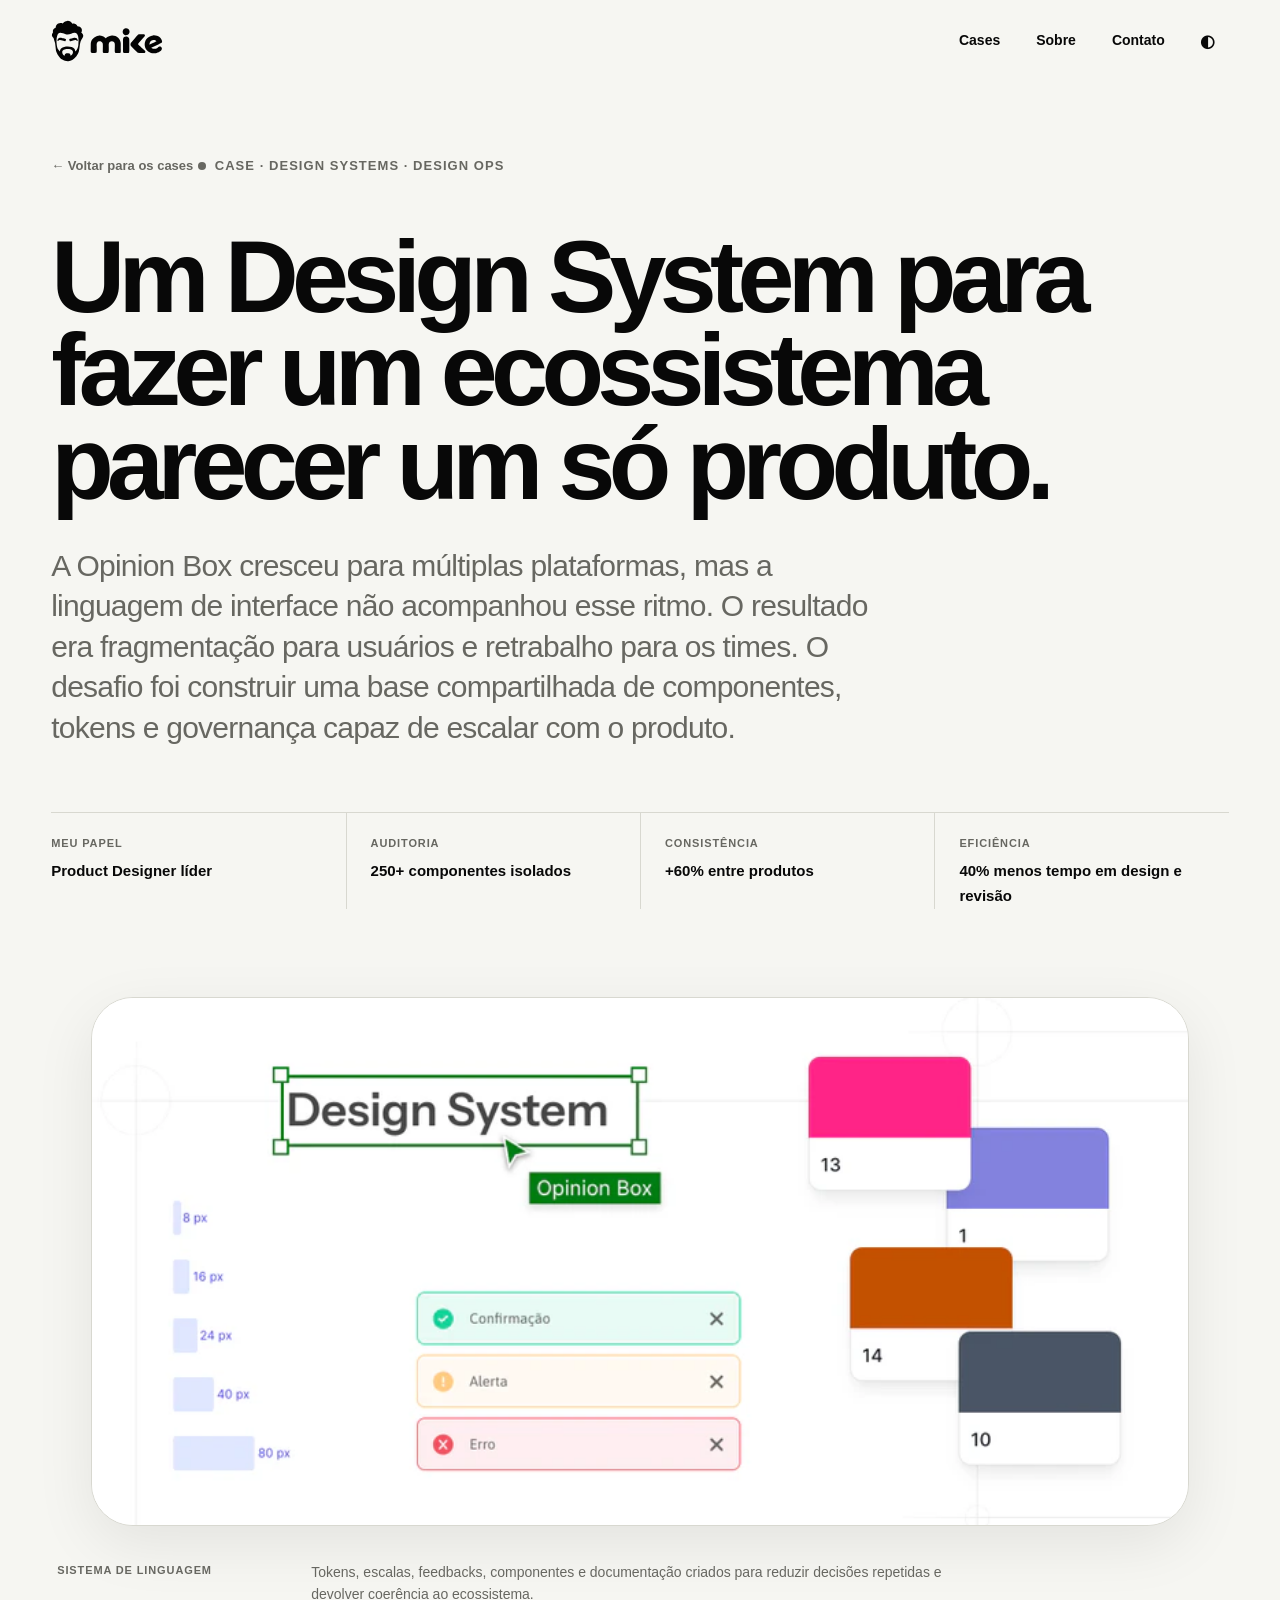
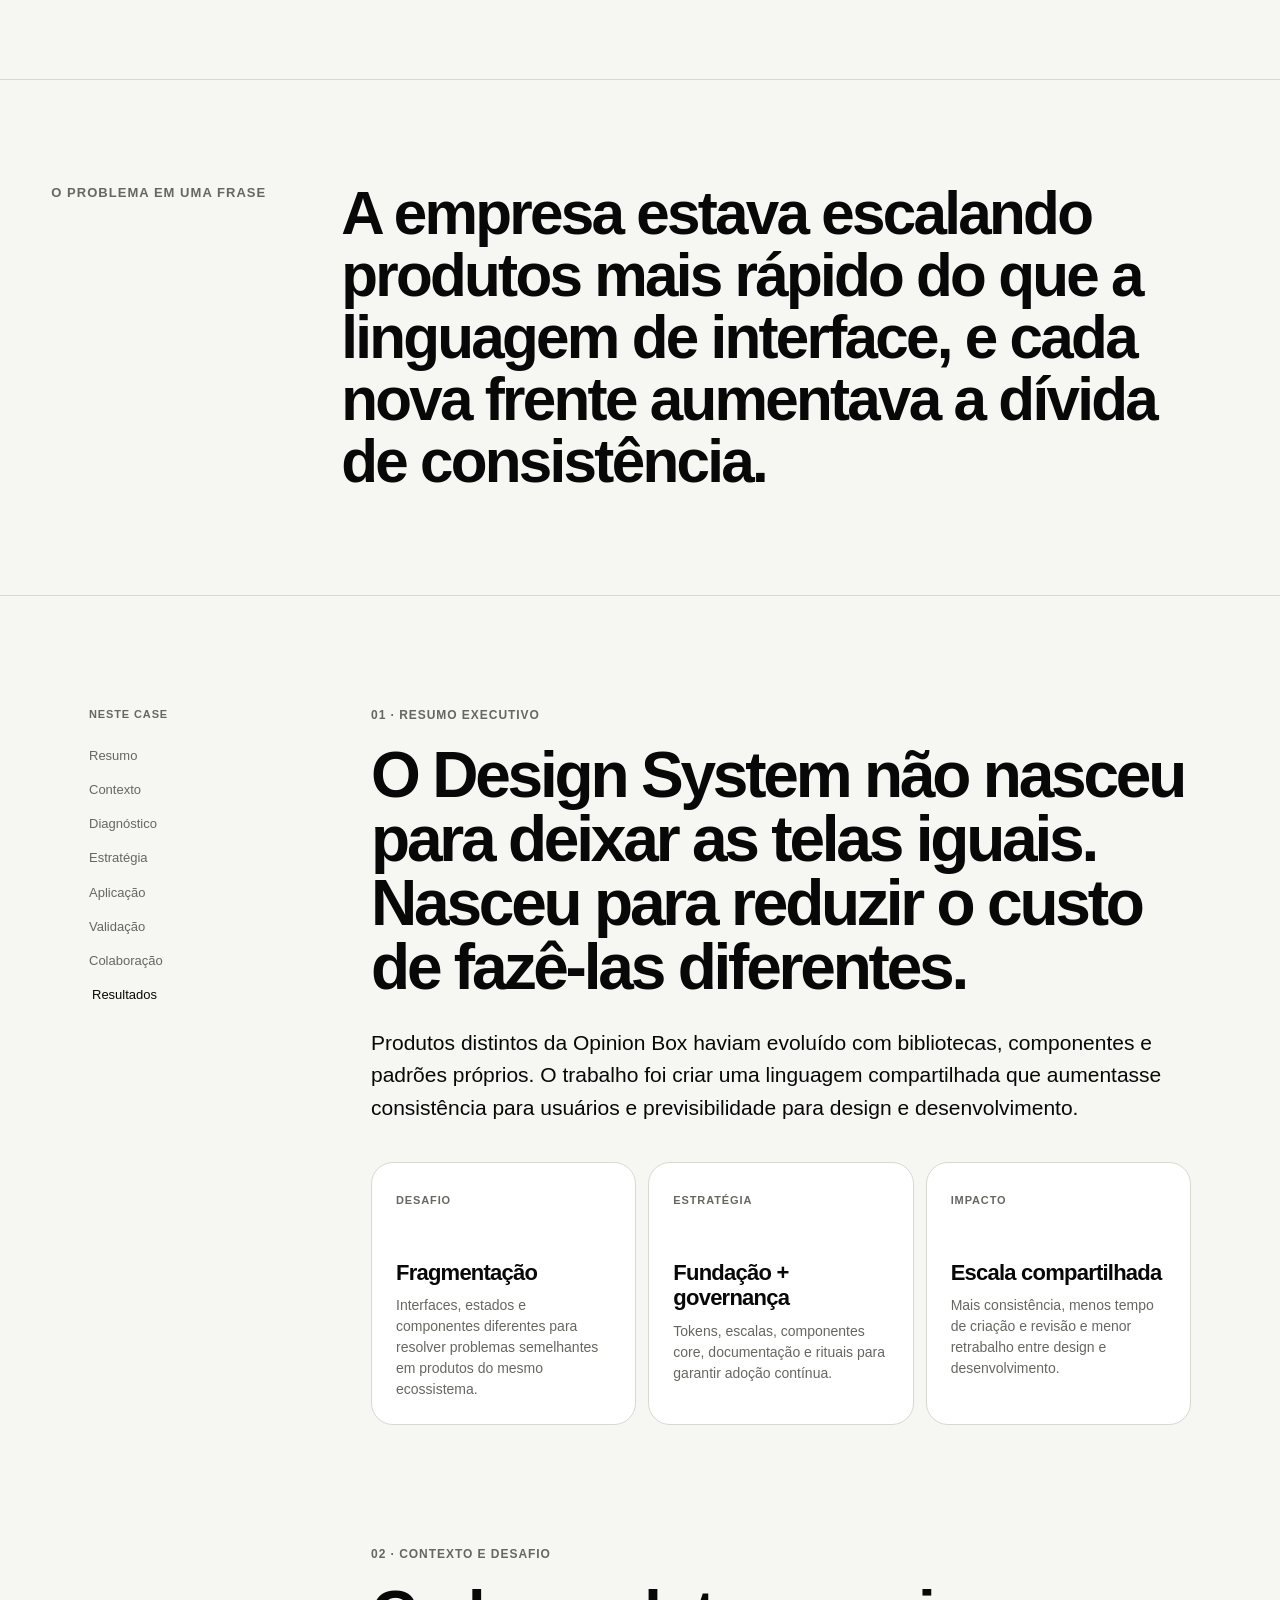
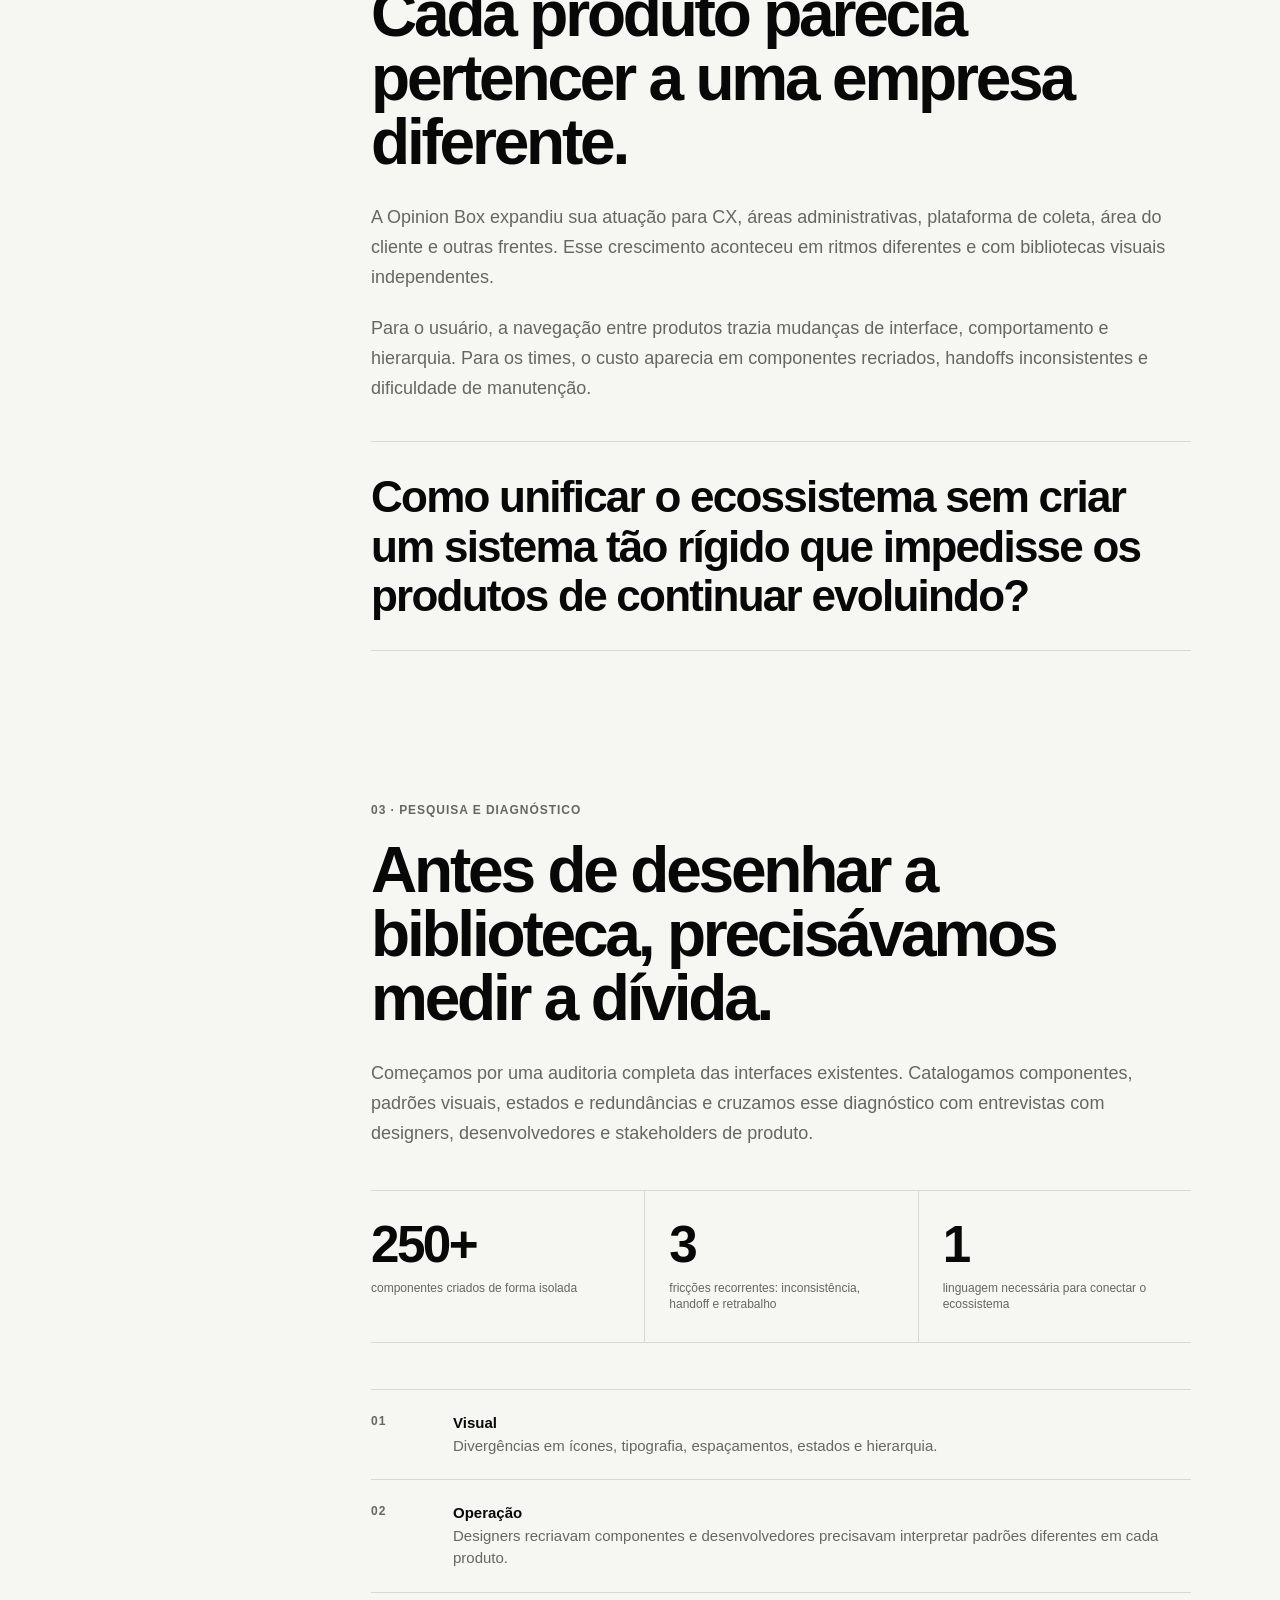
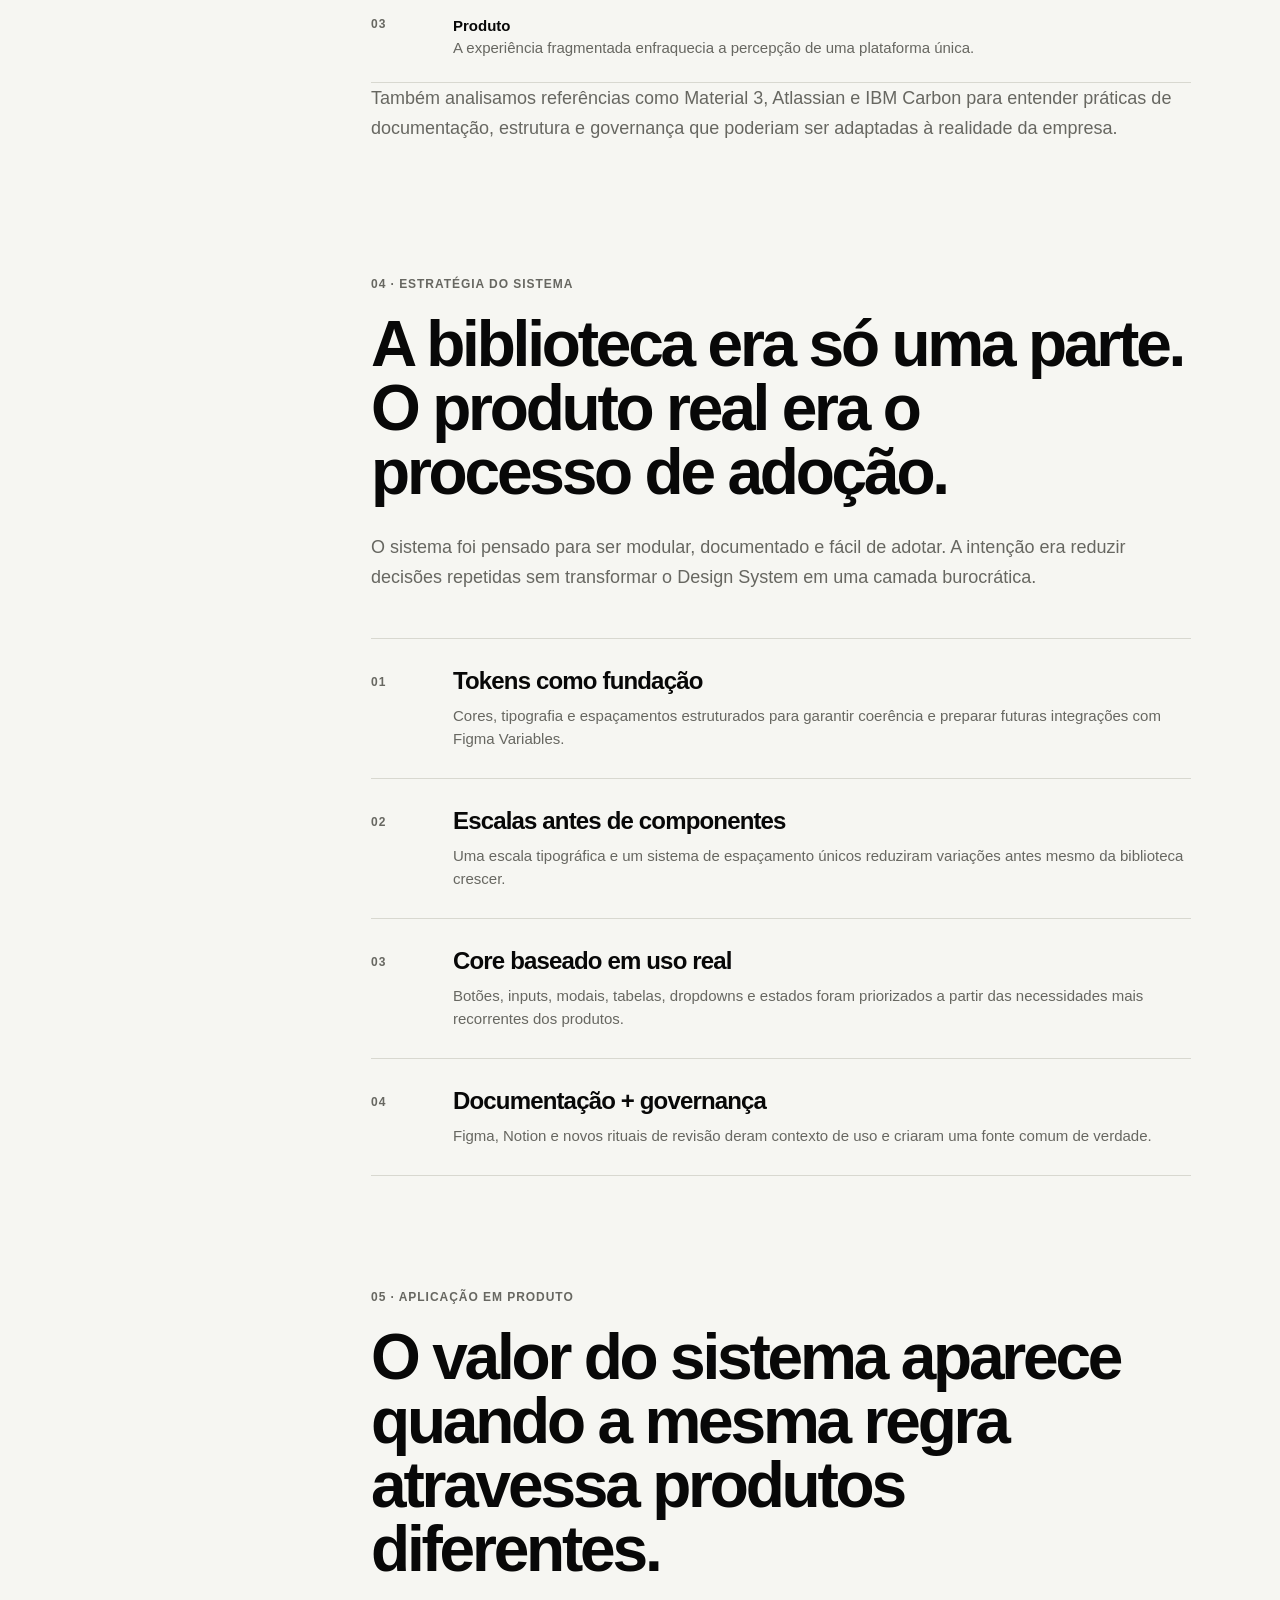
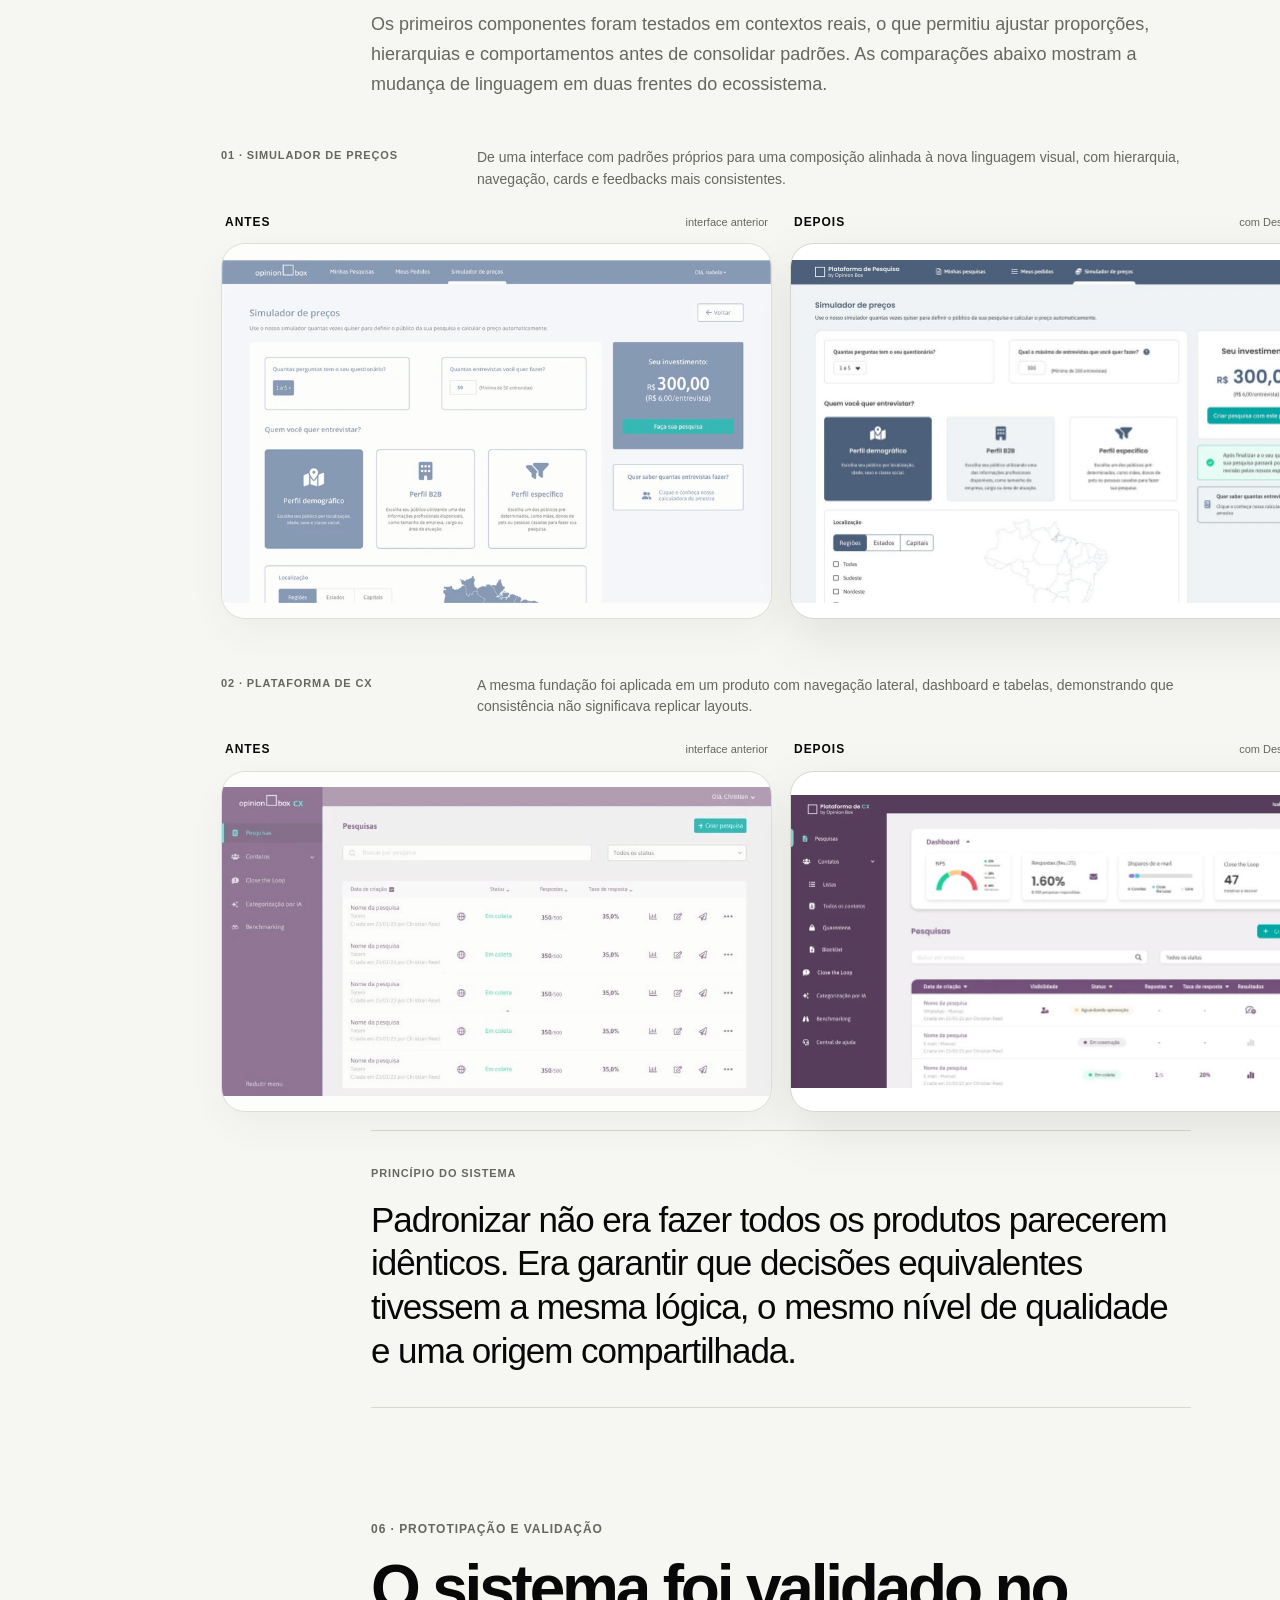
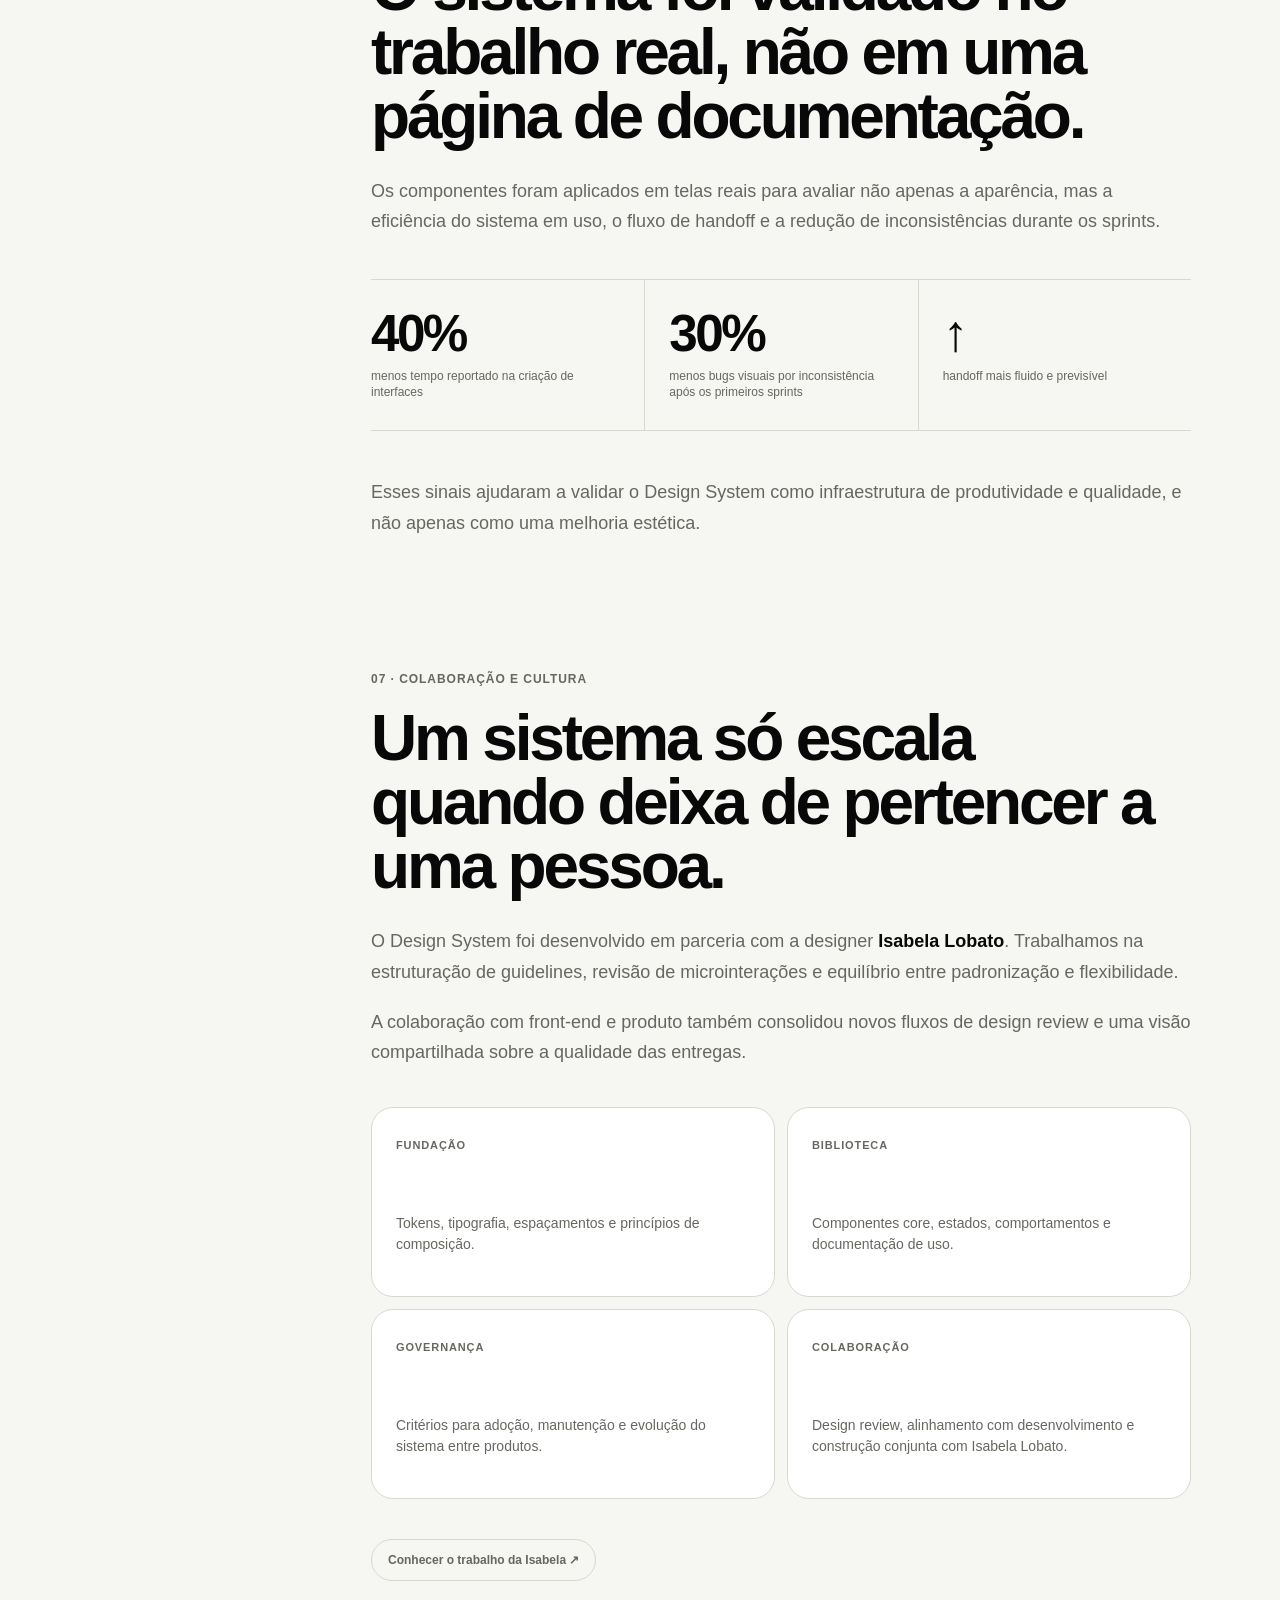
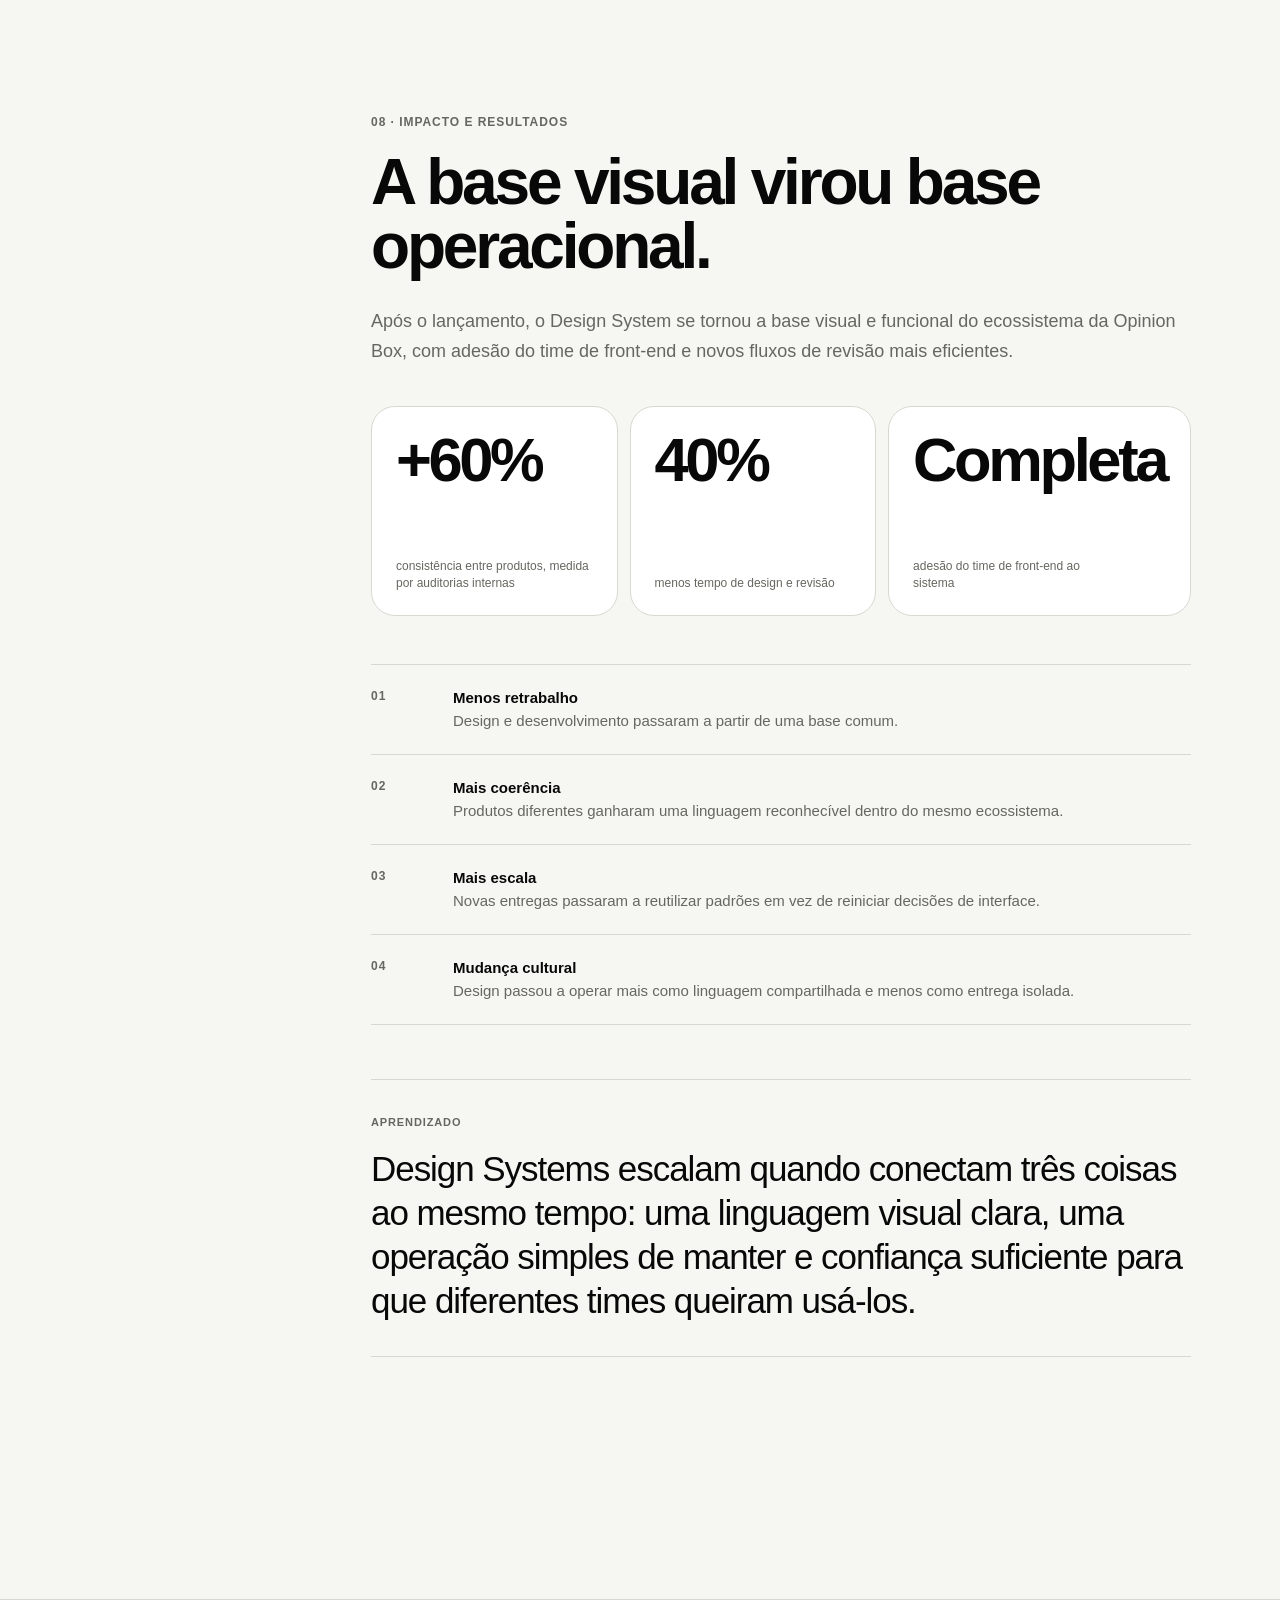
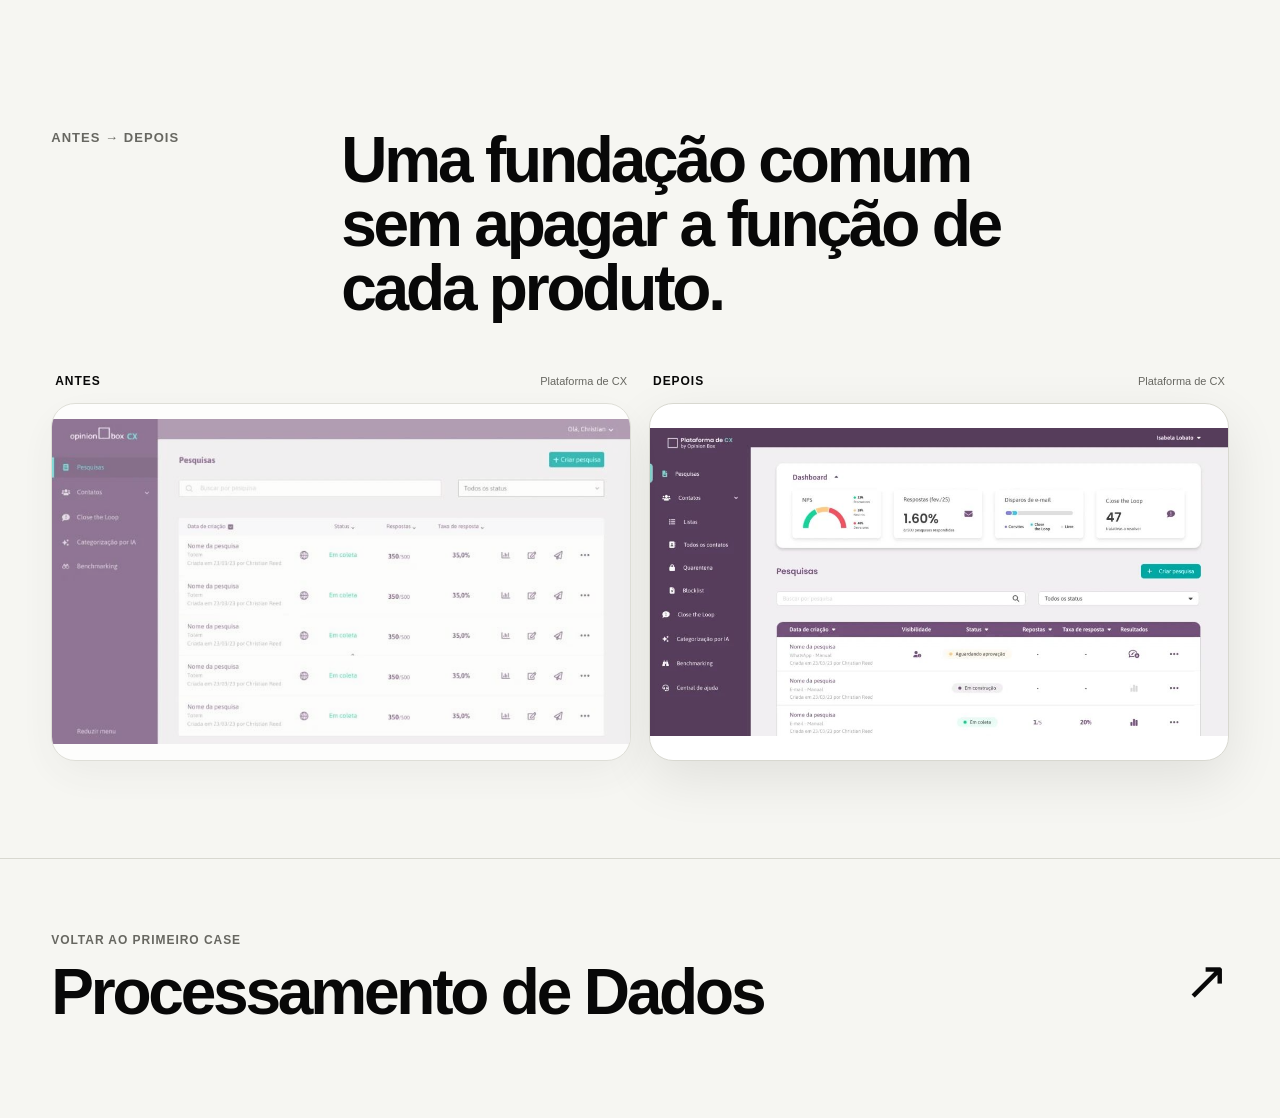
==== cases/design-system/index.html @ 2b997154 "Add files via upload" ====
<!doctype html>
<html lang="pt-BR" data-theme="light">
<head>
  <meta charset="utf-8" />
  <meta name="viewport" content="width=device-width, initial-scale=1" />
  <meta name="description" content="Case de Product Design: Design System da Opinion Box para unificar produtos, reduzir retrabalho e criar escala entre design e desenvolvimento." />
  <meta name="theme-color" content="#f6f6f2" />
  <title>Design System da Opinion Box | Mike Brito</title>
  <link rel="canonical" href="https://mikebrito.com.br/cases/design-system" />
  <meta property="og:type" content="article" />
  <meta property="og:locale" content="pt_BR" />
  <meta property="og:site_name" content="Mike Brito | Product Designer" />
  <meta property="og:title" content="Design System da Opinion Box | Mike Brito" />
  <meta property="og:description" content="Como transformamos interfaces fragmentadas em uma linguagem compartilhada entre produtos, design e desenvolvimento." />
  <meta property="og:url" content="https://mikebrito.com.br/cases/design-system" />
  <meta property="og:image" content="https://mikebrito.com.br/assets/cases/design-system/01-capa-design-system.png" />
  <meta name="twitter:card" content="summary_large_image" />
  <meta name="twitter:title" content="Design System da Opinion Box | Mike Brito" />
  <meta name="twitter:description" content="Case de Product Design: unificação e escala do ecossistema da Opinion Box." />
  <meta name="twitter:image" content="https://mikebrito.com.br/assets/cases/design-system/01-capa-design-system.png" />
  <link rel="icon" href="../../assets/favicon.svg" type="image/svg+xml" />
  <link rel="manifest" href="../../site.webmanifest" />
  <link rel="stylesheet" href="../../styles.css" />
</head>
<body>
<a class="skip-link" href="#conteudo">Pular para o conteúdo</a>

<header class="site-header">
  <div class="shell nav">
    <a class="brand" href="../../index.html" aria-label="Mike Brito, início"><img src="../../assets/logo.svg" alt="Mike" /></a>
    <nav class="nav-links" aria-label="Navegação principal">
      <a href="../../index.html#cases">Cases</a>
      <a href="../../index.html#sobre">Sobre</a>
      <a href="../../index.html#contato">Contato</a>
      <button class="theme-toggle" type="button" aria-label="Alternar tema"><span>◐</span></button>
    </nav>
  </div>
</header>

<main id="conteudo" class="case-main case-study">
  <section class="case-hero case-hero-editorial">
    <div class="shell">
      <a class="back-link" href="../../index.html#cases">← Voltar para os cases</a>
      <div class="eyebrow">Case · Design Systems · Design Ops</div>
      <h1>Um Design System para fazer um ecossistema parecer um só produto.</h1>
      <p class="case-deck">A Opinion Box cresceu para múltiplas plataformas, mas a linguagem de interface não acompanhou esse ritmo. O resultado era fragmentação para usuários e retrabalho para os times. O desafio foi construir uma base compartilhada de componentes, tokens e governança capaz de escalar com o produto.</p>

      <div class="case-meta case-meta-editorial">
        <div class="meta-item"><span class="meta-label">Meu papel</span><span class="meta-value">Product Designer líder</span></div>
        <div class="meta-item"><span class="meta-label">Auditoria</span><span class="meta-value">250+ componentes isolados</span></div>
        <div class="meta-item"><span class="meta-label">Consistência</span><span class="meta-value">+60% entre produtos</span></div>
        <div class="meta-item"><span class="meta-label">Eficiência</span><span class="meta-value">40% menos tempo em design e revisão</span></div>
      </div>
    </div>
  </section>

  <section class="shell case-visual-lead reveal" aria-label="Representação visual do Design System da Opinion Box">
    <figure class="product-frame product-frame-hero ds-cover-frame">
      <img src="../../assets/cases/design-system/01-capa-design-system.png" alt="Representação visual do Design System da Opinion Box com tipografia, escala de espaçamento, feedbacks e cards" loading="eager" />
    </figure>
    <div class="visual-lead-caption">
      <span>Sistema de linguagem</span>
      <p>Tokens, escalas, feedbacks, componentes e documentação criados para reduzir decisões repetidas e devolver coerência ao ecossistema.</p>
    </div>
  </section>

  <section class="case-punchline reveal">
    <div class="shell case-punchline-grid">
      <span class="kicker">O problema em uma frase</span>
      <p>A empresa estava escalando produtos mais rápido do que a linguagem de interface, e cada nova frente aumentava a dívida de consistência.</p>
    </div>
  </section>

  <div class="shell case-layout case-layout-wide">
    <aside class="case-toc" aria-label="Índice do case">
      <div class="case-toc-title">Neste case</div>
      <a href="#resumo">Resumo</a>
      <a href="#contexto">Contexto</a>
      <a href="#diagnostico">Diagnóstico</a>
      <a href="#estrategia">Estratégia</a>
      <a href="#aplicacao">Aplicação</a>
      <a href="#validacao">Validação</a>
      <a href="#colaboracao">Colaboração</a>
      <a href="#resultados">Resultados</a>
    </aside>

    <article class="case-content case-content-editorial">
      <section class="case-section reveal" id="resumo">
        <div class="section-number">01 · RESUMO EXECUTIVO</div>
        <h2>O Design System não nasceu para deixar as telas iguais. Nasceu para reduzir o custo de fazê-las diferentes.</h2>
        <p class="case-lead">Produtos distintos da Opinion Box haviam evoluído com bibliotecas, componentes e padrões próprios. O trabalho foi criar uma linguagem compartilhada que aumentasse consistência para usuários e previsibilidade para design e desenvolvimento.</p>

        <div class="summary-grid summary-grid-clean">
          <div class="summary-card"><span>Desafio</span><h3>Fragmentação</h3><p>Interfaces, estados e componentes diferentes para resolver problemas semelhantes em produtos do mesmo ecossistema.</p></div>
          <div class="summary-card"><span>Estratégia</span><h3>Fundação + governança</h3><p>Tokens, escalas, componentes core, documentação e rituais para garantir adoção contínua.</p></div>
          <div class="summary-card"><span>Impacto</span><h3>Escala compartilhada</h3><p>Mais consistência, menos tempo de criação e revisão e menor retrabalho entre design e desenvolvimento.</p></div>
        </div>
      </section>

      <section class="case-section reveal" id="contexto">
        <div class="section-number">02 · CONTEXTO E DESAFIO</div>
        <h2>Cada produto parecia pertencer a uma empresa diferente.</h2>
        <p>A Opinion Box expandiu sua atuação para CX, áreas administrativas, plataforma de coleta, área do cliente e outras frentes. Esse crescimento aconteceu em ritmos diferentes e com bibliotecas visuais independentes.</p>
        <p>Para o usuário, a navegação entre produtos trazia mudanças de interface, comportamento e hierarquia. Para os times, o custo aparecia em componentes recriados, handoffs inconsistentes e dificuldade de manutenção.</p>

        <div class="quote">Como unificar o ecossistema sem criar um sistema tão rígido que impedisse os produtos de continuar evoluindo?</div>
      </section>

      <section class="case-section reveal" id="diagnostico">
        <div class="section-number">03 · PESQUISA E DIAGNÓSTICO</div>
        <h2>Antes de desenhar a biblioteca, precisávamos medir a dívida.</h2>
        <p>Começamos por uma auditoria completa das interfaces existentes. Catalogamos componentes, padrões visuais, estados e redundâncias e cruzamos esse diagnóstico com entrevistas com designers, desenvolvedores e stakeholders de produto.</p>

        <div class="constraint-band">
          <div><strong>250+</strong><span>componentes criados de forma isolada</span></div>
          <div><strong>3</strong><span>fricções recorrentes: inconsistência, handoff e retrabalho</span></div>
          <div><strong>1</strong><span>linguagem necessária para conectar o ecossistema</span></div>
        </div>

        <div class="impact-list">
          <div><span>01</span><p><strong>Visual</strong><br>Divergências em ícones, tipografia, espaçamentos, estados e hierarquia.</p></div>
          <div><span>02</span><p><strong>Operação</strong><br>Designers recriavam componentes e desenvolvedores precisavam interpretar padrões diferentes em cada produto.</p></div>
          <div><span>03</span><p><strong>Produto</strong><br>A experiência fragmentada enfraquecia a percepção de uma plataforma única.</p></div>
        </div>

        <p>Também analisamos referências como Material 3, Atlassian e IBM Carbon para entender práticas de documentação, estrutura e governança que poderiam ser adaptadas à realidade da empresa.</p>
      </section>

      <section class="case-section reveal" id="estrategia">
        <div class="section-number">04 · ESTRATÉGIA DO SISTEMA</div>
        <h2>A biblioteca era só uma parte. O produto real era o processo de adoção.</h2>
        <p>O sistema foi pensado para ser modular, documentado e fácil de adotar. A intenção era reduzir decisões repetidas sem transformar o Design System em uma camada burocrática.</p>

        <div class="decision-list">
          <article><span>01</span><div><h3>Tokens como fundação</h3><p>Cores, tipografia e espaçamentos estruturados para garantir coerência e preparar futuras integrações com Figma Variables.</p></div></article>
          <article><span>02</span><div><h3>Escalas antes de componentes</h3><p>Uma escala tipográfica e um sistema de espaçamento únicos reduziram variações antes mesmo da biblioteca crescer.</p></div></article>
          <article><span>03</span><div><h3>Core baseado em uso real</h3><p>Botões, inputs, modais, tabelas, dropdowns e estados foram priorizados a partir das necessidades mais recorrentes dos produtos.</p></div></article>
          <article><span>04</span><div><h3>Documentação + governança</h3><p>Figma, Notion e novos rituais de revisão deram contexto de uso e criaram uma fonte comum de verdade.</p></div></article>
        </div>
      </section>

      <section class="case-section reveal" id="aplicacao">
        <div class="section-number">05 · APLICAÇÃO EM PRODUTO</div>
        <h2>O valor do sistema aparece quando a mesma regra atravessa produtos diferentes.</h2>
        <p>Os primeiros componentes foram testados em contextos reais, o que permitiu ajustar proporções, hierarquias e comportamentos antes de consolidar padrões. As comparações abaixo mostram a mudança de linguagem em duas frentes do ecossistema.</p>

        <div class="comparison-section case-media-wide">
          <div class="comparison-head">
            <span>01 · Simulador de preços</span>
            <p>De uma interface com padrões próprios para uma composição alinhada à nova linguagem visual, com hierarquia, navegação, cards e feedbacks mais consistentes.</p>
          </div>
          <div class="before-after-grid">
            <figure class="comparison-card comparison-before">
              <div class="comparison-label"><span>Antes</span><small>interface anterior</small></div>
              <div class="media-frame"><img src="../../assets/cases/design-system/02-simulador-antes.png" alt="Simulador de preços antes da aplicação do Design System" loading="lazy" /></div>
            </figure>
            <figure class="comparison-card comparison-after">
              <div class="comparison-label"><span>Depois</span><small>com Design System</small></div>
              <div class="media-frame"><img src="../../assets/cases/design-system/03-simulador-depois.png" alt="Simulador de preços depois da aplicação do Design System" loading="lazy" /></div>
            </figure>
          </div>
        </div>

        <div class="comparison-section case-media-wide comparison-section-spaced">
          <div class="comparison-head">
            <span>02 · Plataforma de CX</span>
            <p>A mesma fundação foi aplicada em um produto com navegação lateral, dashboard e tabelas, demonstrando que consistência não significava replicar layouts.</p>
          </div>
          <div class="before-after-grid">
            <figure class="comparison-card comparison-before">
              <div class="comparison-label"><span>Antes</span><small>interface anterior</small></div>
              <div class="media-frame"><img src="../../assets/cases/design-system/04-cx-antes.png" alt="Plataforma de CX antes da aplicação do Design System" loading="lazy" /></div>
            </figure>
            <figure class="comparison-card comparison-after">
              <div class="comparison-label"><span>Depois</span><small>com Design System</small></div>
              <div class="media-frame"><img src="../../assets/cases/design-system/05-cx-depois.png" alt="Plataforma de CX depois da aplicação do Design System" loading="lazy" /></div>
            </figure>
          </div>
        </div>

        <div class="closing-learning product-principle">
          <span>Princípio do sistema</span>
          <p>Padronizar não era fazer todos os produtos parecerem idênticos. Era garantir que decisões equivalentes tivessem a mesma lógica, o mesmo nível de qualidade e uma origem compartilhada.</p>
        </div>
      </section>

      <section class="case-section reveal" id="validacao">
        <div class="section-number">06 · PROTOTIPAÇÃO E VALIDAÇÃO</div>
        <h2>O sistema foi validado no trabalho real, não em uma página de documentação.</h2>
        <p>Os componentes foram aplicados em telas reais para avaliar não apenas a aparência, mas a eficiência do sistema em uso, o fluxo de handoff e a redução de inconsistências durante os sprints.</p>

        <div class="constraint-band result-band">
          <div><strong>40%</strong><span>menos tempo reportado na criação de interfaces</span></div>
          <div><strong>30%</strong><span>menos bugs visuais por inconsistência após os primeiros sprints</span></div>
          <div><strong>↑</strong><span>handoff mais fluido e previsível</span></div>
        </div>

        <p>Esses sinais ajudaram a validar o Design System como infraestrutura de produtividade e qualidade, e não apenas como uma melhoria estética.</p>
      </section>

      <section class="case-section reveal" id="colaboracao">
        <div class="section-number">07 · COLABORAÇÃO E CULTURA</div>
        <h2>Um sistema só escala quando deixa de pertencer a uma pessoa.</h2>
        <p>O Design System foi desenvolvido em parceria com a designer <strong>Isabela Lobato</strong>. Trabalhamos na estruturação de guidelines, revisão de microinterações e equilíbrio entre padronização e flexibilidade.</p>
        <p>A colaboração com front-end e produto também consolidou novos fluxos de design review e uma visão compartilhada sobre a qualidade das entregas.</p>

        <div class="role-grid">
          <div><span>Fundação</span><p>Tokens, tipografia, espaçamentos e princípios de composição.</p></div>
          <div><span>Biblioteca</span><p>Componentes core, estados, comportamentos e documentação de uso.</p></div>
          <div><span>Governança</span><p>Critérios para adoção, manutenção e evolução do sistema entre produtos.</p></div>
          <div><span>Colaboração</span><p>Design review, alinhamento com desenvolvimento e construção conjunta com Isabela Lobato.</p></div>
        </div>

        <p class="collab-link"><a href="https://isabelalobato.com/" target="_blank" rel="noreferrer">Conhecer o trabalho da Isabela ↗</a></p>
      </section>

      <section class="case-section reveal" id="resultados">
        <div class="section-number">08 · IMPACTO E RESULTADOS</div>
        <h2>A base visual virou base operacional.</h2>
        <p>Após o lançamento, o Design System se tornou a base visual e funcional do ecossistema da Opinion Box, com adesão do time de front-end e novos fluxos de revisão mais eficientes.</p>

        <div class="result-metrics">
          <div><strong>+60%</strong><span>consistência entre produtos, medida por auditorias internas</span></div>
          <div><strong>40%</strong><span>menos tempo de design e revisão</span></div>
          <div><strong>Completa</strong><span>adesão do time de front-end ao sistema</span></div>
        </div>

        <div class="impact-list">
          <div><span>01</span><p><strong>Menos retrabalho</strong><br>Design e desenvolvimento passaram a partir de uma base comum.</p></div>
          <div><span>02</span><p><strong>Mais coerência</strong><br>Produtos diferentes ganharam uma linguagem reconhecível dentro do mesmo ecossistema.</p></div>
          <div><span>03</span><p><strong>Mais escala</strong><br>Novas entregas passaram a reutilizar padrões em vez de reiniciar decisões de interface.</p></div>
          <div><span>04</span><p><strong>Mudança cultural</strong><br>Design passou a operar mais como linguagem compartilhada e menos como entrega isolada.</p></div>
        </div>

        <div class="closing-learning">
          <span>Aprendizado</span>
          <p>Design Systems escalam quando conectam três coisas ao mesmo tempo: uma linguagem visual clara, uma operação simples de manter e confiança suficiente para que diferentes times queiram usá-los.</p>
        </div>
      </section>
    </article>
  </div>

  <section class="case-gallery-end reveal">
    <div class="shell">
      <div class="gallery-end-head"><span class="kicker">Antes → Depois</span><h2>Uma fundação comum sem apagar a função de cada produto.</h2></div>
      <div class="before-after-grid gallery-comparison">
        <figure class="comparison-card comparison-before">
          <div class="comparison-label"><span>Antes</span><small>Plataforma de CX</small></div>
          <div class="media-frame"><img src="../../assets/cases/design-system/04-cx-antes.png" alt="Plataforma de CX antes do Design System" loading="lazy" /></div>
        </figure>
        <figure class="comparison-card comparison-after">
          <div class="comparison-label"><span>Depois</span><small>Plataforma de CX</small></div>
          <div class="media-frame"><img src="../../assets/cases/design-system/05-cx-depois.png" alt="Plataforma de CX depois do Design System" loading="lazy" /></div>
        </figure>
      </div>
    </div>
  </section>

  <section class="next-case">
    <div class="shell">
      <a href="../processamento-de-dados/">
        <div><small>Voltar ao primeiro case</small><strong>Processamento de Dados</strong></div>
        <span class="next-arrow">↗</span>
      </a>
    </div>
  </section>
</main>

<script src="../../script.js"></script>
</body>
</html>
---- styles.css ----
:root {
  --bg: #f6f6f2;
  --surface: #ffffff;
  --surface-2: #ecece6;
  --fg: #080808;
  --muted: #676761;
  --line: #d8d8d0;
  --soft: #efefe9;
  --inverse: #ffffff;
  --shadow: 0 18px 60px rgba(0,0,0,.08);
  --radius-sm: 16px;
  --radius: 28px;
  --radius-lg: 40px;
  --max: 1240px;
  --pad: clamp(20px, 4vw, 56px);
  --display: "Inter", "SF Pro Display", "Segoe UI", Helvetica, Arial, sans-serif;
  --body: "Inter", "SF Pro Text", "Segoe UI", Helvetica, Arial, sans-serif;
}

html[data-theme="dark"] {
  --bg: #0a0a0a;
  --surface: #111111;
  --surface-2: #181818;
  --fg: #f5f5f1;
  --muted: #a9a9a2;
  --line: #2d2d2a;
  --soft: #171715;
  --inverse: #080808;
  --shadow: 0 18px 60px rgba(0,0,0,.35);
}

* { box-sizing: border-box; }
html { scroll-behavior: smooth; }
body {
  margin: 0;
  color: var(--fg);
  background: var(--bg);
  font-family: var(--body);
  font-size: 16px;
  line-height: 1.55;
  -webkit-font-smoothing: antialiased;
  text-rendering: optimizeLegibility;
}

body::selection { background: var(--fg); color: var(--bg); }
a { color: inherit; text-decoration: none; }
button, a { -webkit-tap-highlight-color: transparent; }
img, svg { max-width: 100%; display: block; }

.skip-link {
  position: fixed;
  left: 16px;
  top: -60px;
  z-index: 1000;
  background: var(--fg);
  color: var(--bg);
  padding: 10px 14px;
  border-radius: 999px;
  transition: top .2s ease;
}
.skip-link:focus { top: 16px; }

.shell { width: min(calc(100% - (var(--pad) * 2)), var(--max)); margin-inline: auto; }

.site-header {
  position: sticky;
  top: 0;
  z-index: 100;
  border-bottom: 1px solid transparent;
  transition: background .25s ease, border-color .25s ease, backdrop-filter .25s ease;
}
.site-header.scrolled {
  background: color-mix(in srgb, var(--bg) 86%, transparent);
  border-color: var(--line);
  backdrop-filter: blur(18px);
}
.nav {
  height: 82px;
  display: flex;
  align-items: center;
  justify-content: space-between;
  gap: 24px;
}
.brand { display: inline-flex; align-items: center; width: 112px; }
.brand img { width: 100%; filter: none; }
html[data-theme="dark"] .brand img { filter: invert(1); }
.nav-links { display: flex; align-items: center; gap: 8px; }
.nav-links a, .theme-toggle {
  font-size: 14px;
  font-weight: 650;
  padding: 10px 14px;
  border-radius: 999px;
  border: 0;
  background: transparent;
  color: var(--fg);
}
.nav-links a:hover, .theme-toggle:hover { background: var(--soft); }
.theme-toggle { cursor: pointer; width: 42px; height: 42px; display: grid; place-items: center; padding: 0; }
.theme-toggle span { font-size: 17px; line-height: 1; }

.hero {
  min-height: calc(100svh - 82px);
  display: grid;
  align-items: center;
  padding: clamp(54px, 8vw, 110px) 0 86px;
}
.hero-grid { display: grid; grid-template-columns: 1.4fr .6fr; gap: clamp(40px, 7vw, 100px); align-items: end; }
.eyebrow {
  display: inline-flex;
  align-items: center;
  gap: 9px;
  font-size: 13px;
  font-weight: 750;
  letter-spacing: .08em;
  text-transform: uppercase;
  color: var(--muted);
  margin-bottom: 26px;
}
.eyebrow::before { content: ""; width: 8px; height: 8px; border-radius: 50%; background: currentColor; }
.hero h1, .case-hero h1 {
  margin: 0;
  font-family: var(--display);
  font-size: clamp(54px, 8vw, 118px);
  line-height: .91;
  letter-spacing: -.065em;
  font-weight: 800;
  max-width: 1100px;
}
.hero h1 .outline { color: transparent; -webkit-text-stroke: 1.5px var(--fg); }
.hero-copy { max-width: 420px; }
.hero-copy p { margin: 0 0 28px; color: var(--muted); font-size: clamp(18px, 2vw, 22px); line-height: 1.45; letter-spacing: -.02em; }
.cta-row { display: flex; flex-wrap: wrap; gap: 10px; }
.btn {
  display: inline-flex;
  align-items: center;
  justify-content: center;
  gap: 10px;
  min-height: 50px;
  padding: 0 18px;
  border-radius: 999px;
  border: 1px solid var(--line);
  font-size: 14px;
  font-weight: 750;
  transition: transform .2s ease, background .2s ease, color .2s ease, border-color .2s ease;
}
.btn:hover { transform: translateY(-2px); }
.btn-primary { background: var(--fg); color: var(--bg); border-color: var(--fg); }
.btn-secondary { background: transparent; }
.btn .arrow { transition: transform .2s ease; }
.btn:hover .arrow { transform: translate(2px,-2px); }

.signal-strip { border-block: 1px solid var(--line); }
.signal-grid { display: grid; grid-template-columns: repeat(3, 1fr); }
.signal { padding: 26px 0; }
.signal + .signal { border-left: 1px solid var(--line); padding-left: clamp(24px, 4vw, 56px); }
.signal strong { display: block; font-size: clamp(24px, 3vw, 36px); line-height: 1; letter-spacing: -.04em; margin-bottom: 7px; }
.signal span { color: var(--muted); font-size: 14px; }

.section { padding: clamp(86px, 10vw, 150px) 0; }
.section-head { display: grid; grid-template-columns: .55fr 1.45fr; gap: 40px; align-items: start; margin-bottom: clamp(44px, 6vw, 84px); }
.kicker { font-size: 13px; font-weight: 750; text-transform: uppercase; letter-spacing: .08em; color: var(--muted); }
.section-head h2, .statement h2 {
  margin: 0;
  font-size: clamp(42px, 6vw, 84px);
  line-height: .98;
  letter-spacing: -.055em;
  font-weight: 780;
  max-width: 900px;
}

.work-grid {
  display: grid;
  grid-template-columns: repeat(12, 1fr);
  gap: 18px;
}

.case-card {
  position: relative;
  overflow: hidden;
  grid-column: span 6;
  min-height: 480px;
  border-radius: var(--radius-lg);
  background: var(--surface);
  border: 1px solid var(--line);
  padding: clamp(30px, 4vw, 50px);
  display: flex;
  flex-direction: column;
  justify-content: space-between;
  isolation: isolate;
  transition: transform .3s cubic-bezier(.2,.8,.2,1), border-color .3s ease, box-shadow .3s ease;
}

.case-card::before {
  content: "";
  position: absolute;
  width: 300px;
  height: 300px;
  border: 1px solid var(--line);
  border-radius: 50%;
  right: -150px;
  bottom: -170px;
  z-index: -1;
  opacity: .6;
}

.case-card::after {
  content: attr(data-number);
  position: absolute;
  right: clamp(22px, 3vw, 42px);
  bottom: 16px;
  z-index: -1;
  font-size: clamp(110px, 15vw, 210px);
  line-height: .72;
  letter-spacing: -.09em;
  font-weight: 800;
  color: var(--fg);
  opacity: .035;
  pointer-events: none;
}

.case-card:hover {
  transform: translateY(-4px);
  border-color: color-mix(in srgb, var(--fg) 24%, var(--line));
  box-shadow: 0 18px 48px rgba(0,0,0,.07);
}

.case-card.large {
  grid-column: span 12;
  min-height: 500px;
}

.card-content {
  position: relative;
  z-index: 1;
  max-width: 720px;
}

.case-card.large .card-content { max-width: 820px; }

.card-index {
  font-size: 12px;
  font-weight: 800;
  letter-spacing: .09em;
  color: var(--muted);
}

.card-title {
  margin: 22px 0 16px;
  font-size: clamp(38px, 4.8vw, 68px);
  line-height: .98;
  letter-spacing: -.05em;
  max-width: 820px;
}

.half .card-title {
  font-size: clamp(34px, 3.4vw, 50px);
  max-width: 560px;
}

.card-desc {
  color: var(--muted);
  font-size: 17px;
  line-height: 1.5;
  max-width: 650px;
  margin: 0 0 24px;
}

.card-tags {
  display: flex;
  flex-wrap: wrap;
  gap: 8px;
}

.tag {
  padding: 7px 10px;
  border: 1px solid var(--line);
  border-radius: 999px;
  font-size: 11px;
  font-weight: 700;
  background: color-mix(in srgb, var(--surface) 92%, transparent);
}

.card-footer {
  position: relative;
  z-index: 1;
  display: flex;
  align-items: end;
  justify-content: space-between;
  gap: 28px;
  padding-top: clamp(54px, 7vw, 90px);
}

.case-stats {
  display: flex;
  gap: clamp(24px, 4vw, 54px);
  flex-wrap: wrap;
}

.case-stat { min-width: 92px; }

.case-stat strong {
  display: block;
  font-size: clamp(23px, 2.5vw, 34px);
  line-height: 1;
  letter-spacing: -.04em;
  margin-bottom: 6px;
}

.case-stat span {
  display: block;
  color: var(--muted);
  font-size: 12px;
  line-height: 1.25;
}

.case-cta {
  flex: 0 0 auto;
  display: inline-flex;
  align-items: center;
  justify-content: center;
  gap: 14px;
  min-height: 48px;
  padding: 0 18px;
  border-radius: 999px;
  background: var(--fg);
  color: var(--bg);
  font-size: 13px;
  font-weight: 800;
  transition: transform .2s ease, gap .2s ease;
}

.case-cta span {
  font-size: 17px;
  line-height: 1;
  transition: transform .2s ease;
}

.case-cta:hover { gap: 18px; }
.case-cta:hover span { transform: translate(2px,-2px); }

.statement { border-block: 1px solid var(--line); padding: clamp(80px, 10vw, 150px) 0; }
.statement-grid { display: grid; grid-template-columns: .5fr 1.5fr; gap: 40px; }
.statement p { max-width: 760px; color: var(--muted); font-size: clamp(19px, 2vw, 24px); margin: 28px 0 0; }

.practice-grid { display: grid; grid-template-columns: repeat(4, 1fr); gap: 1px; background: var(--line); border: 1px solid var(--line); border-radius: var(--radius); overflow: hidden; }
.practice { background: var(--bg); padding: 34px 28px 38px; min-height: 240px; }
.practice .n { font-size: 12px; color: var(--muted); font-weight: 800; }
.practice h3 { font-size: 26px; line-height: 1; letter-spacing: -.035em; margin: 56px 0 12px; }
.practice p { color: var(--muted); margin: 0; font-size: 14px; }

.contact {
  padding: clamp(90px, 12vw, 170px) 0 50px;
}
.contact-box {
  background: var(--fg);
  color: var(--bg);
  border-radius: var(--radius-lg);
  padding: clamp(34px, 7vw, 90px);
  min-height: 520px;
  display: flex;
  flex-direction: column;
  justify-content: space-between;
  position: relative;
  overflow: hidden;
}
.contact-box::after { content: ""; width: 420px; height: 420px; border: 1px solid color-mix(in srgb, var(--bg) 30%, transparent); border-radius: 50%; position: absolute; right: -120px; top: -110px; box-shadow: 0 0 0 70px rgba(255,255,255,.03), 0 0 0 140px rgba(255,255,255,.02); }
.contact-box h2 { margin: 0; font-size: clamp(52px, 8vw, 108px); line-height: .9; letter-spacing: -.065em; max-width: 850px; position: relative; z-index: 2; }
.contact-bottom { position: relative; z-index: 2; display: flex; justify-content: space-between; gap: 28px; align-items: end; }
.contact-bottom p { max-width: 520px; opacity: .68; margin: 0; font-size: 18px; }
.contact-links { display: flex; gap: 10px; flex-wrap: wrap; justify-content: flex-end; }
.contact-links a { padding: 12px 16px; border: 1px solid color-mix(in srgb, var(--bg) 28%, transparent); border-radius: 999px; font-size: 13px; font-weight: 750; }
.site-footer { padding: 28px 0 42px; color: var(--muted); font-size: 13px; display: flex; justify-content: space-between; gap: 20px; }

/* Case pages */
.case-main { overflow: clip; }
.back-link { display: inline-flex; gap: 8px; align-items: center; font-size: 13px; font-weight: 750; color: var(--muted); margin-bottom: 54px; }
.back-link:hover { color: var(--fg); }
.case-hero { padding: 70px 0 86px; }
.case-hero .eyebrow { margin-bottom: 20px; }
.case-hero h1 { font-size: clamp(58px, 8vw, 112px); max-width: 1180px; }
.case-deck { margin: 36px 0 0; max-width: 840px; color: var(--muted); font-size: clamp(20px, 2.4vw, 30px); line-height: 1.35; letter-spacing: -.025em; }
.case-meta { margin-top: 70px; display: grid; grid-template-columns: repeat(4, 1fr); border-top: 1px solid var(--line); }
.meta-item { padding: 22px 24px 0 0; }
.meta-item + .meta-item { padding-left: 24px; border-left: 1px solid var(--line); }
.meta-label { display:block; color: var(--muted); font-size: 11px; text-transform: uppercase; letter-spacing: .08em; font-weight: 800; margin-bottom: 7px; }
.meta-value { font-size: 15px; font-weight: 700; }

.case-cover { min-height: 620px; border-radius: var(--radius-lg); border: 1px solid var(--line); background: var(--surface); position: relative; overflow: hidden; }
.case-cover .card-visual { inset: 10% 0 0; }
.case-cover .pipeline { inset: 80px 5% -20px; }
.case-cover .ds-components { inset: 70px 4% -40px; grid-template-columns: repeat(6,1fr); }
.case-cover .survey-flow { bottom: 70px; transform: rotate(0deg); }
.cover-label { position: absolute; z-index: 5; left: 32px; top: 30px; font-size: 12px; font-weight: 800; color: var(--muted); letter-spacing: .06em; text-transform: uppercase; }

.case-layout { display: grid; grid-template-columns: 220px minmax(0, 800px); justify-content: center; gap: 70px; padding: 110px 0 130px; }
.case-toc { position: sticky; top: 118px; align-self: start; }
.case-toc-title { font-size: 11px; text-transform: uppercase; letter-spacing: .08em; font-weight: 800; color: var(--muted); margin-bottom: 16px; }
.case-toc a { display:block; font-size: 13px; color: var(--muted); padding: 7px 0; transition: color .2s ease, transform .2s ease; }
.case-toc a:hover, .case-toc a.active { color: var(--fg); transform: translateX(3px); }
.case-content { min-width: 0; }
.case-section { padding: 0 0 90px; scroll-margin-top: 120px; }
.case-section:last-child { padding-bottom: 0; }
.case-section .section-number { color: var(--muted); font-size: 12px; font-weight: 800; letter-spacing: .08em; margin-bottom: 18px; }
.case-section h2 { margin: 0 0 28px; font-size: clamp(38px, 5vw, 64px); line-height: 1; letter-spacing: -.05em; }
.case-section h3 { margin: 42px 0 14px; font-size: 25px; line-height: 1.15; letter-spacing: -.035em; }
.case-section p { margin: 0 0 20px; font-size: 18px; line-height: 1.68; color: var(--muted); }
.case-section strong { color: var(--fg); }
.case-section ul { margin: 20px 0 0; padding: 0; list-style: none; border-top: 1px solid var(--line); }
.case-section li { padding: 16px 0 16px 28px; border-bottom: 1px solid var(--line); font-size: 16px; color: var(--muted); position: relative; }
.case-section li::before { content: "↳"; position: absolute; left: 0; color: var(--fg); }
.quote { margin: 38px 0; padding: 30px 0; border-block: 1px solid var(--line); font-size: clamp(28px, 4vw, 44px); line-height: 1.12; letter-spacing: -.04em; font-weight: 700; }
.summary-grid { display: grid; grid-template-columns: repeat(3,1fr); gap: 12px; margin: 38px 0 8px; }
.summary-card { border: 1px solid var(--line); border-radius: 22px; padding: 24px; min-height: 220px; background: var(--surface); }
.summary-card span { font-size: 11px; text-transform: uppercase; letter-spacing: .08em; color: var(--muted); font-weight: 800; }
.summary-card h3 { margin: 48px 0 10px; font-size: 22px; }
.summary-card p { font-size: 14px; line-height: 1.5; margin: 0; }
.metric-grid { display: grid; grid-template-columns: repeat(3,1fr); gap: 12px; margin: 38px 0; }
.metric-box { min-height: 180px; background: var(--fg); color: var(--bg); border-radius: 22px; padding: 24px; display: flex; flex-direction: column; justify-content: space-between; }
.metric-box strong { color: inherit; font-size: clamp(34px,4vw,54px); line-height: .95; letter-spacing: -.05em; }
.metric-box span { opacity: .66; font-size: 13px; }
.process-steps { display: grid; grid-template-columns: repeat(2,1fr); gap: 12px; margin: 34px 0; }
.process-card { border: 1px solid var(--line); border-radius: 22px; padding: 24px; min-height: 210px; background: var(--surface); }
.process-card .step { font-size: 12px; color: var(--muted); font-weight: 800; }
.process-card h3 { margin: 44px 0 10px; font-size: 24px; }
.process-card p { font-size: 14px; line-height: 1.5; margin:0; }
.note { background: var(--soft); border-radius: 24px; padding: 26px; margin: 34px 0; }
.note p { margin:0; font-size: 15px; }

.next-case { border-top: 1px solid var(--line); padding: 72px 0 96px; }
.next-case a { display: flex; align-items: end; justify-content: space-between; gap: 30px; }
.next-case small { color: var(--muted); font-size: 12px; text-transform: uppercase; letter-spacing: .08em; font-weight: 800; display:block; margin-bottom: 12px; }
.next-case strong { font-size: clamp(36px,5vw,68px); line-height: .95; letter-spacing: -.05em; }
.next-case .next-arrow { font-size: 54px; transition: transform .2s ease; }
.next-case a:hover .next-arrow { transform: translate(8px,-8px); }

.reveal { opacity: 0; transform: translateY(18px); transition: opacity .6s ease, transform .6s cubic-bezier(.2,.8,.2,1); }
.reveal.visible { opacity: 1; transform: translateY(0); }

@media (prefers-reduced-motion: reduce) {
  html { scroll-behavior: auto; }
  *, *::before, *::after { transition: none !important; animation: none !important; }
  .reveal { opacity: 1; transform: none; }
}

@media (max-width: 980px) {
  .hero-grid, .section-head, .statement-grid { grid-template-columns: 1fr; }
  .hero-copy { max-width: 660px; }
  .case-card.half { grid-column: span 12; }
  .practice-grid { grid-template-columns: repeat(2,1fr); }
  .case-layout { grid-template-columns: 1fr; gap: 0; }
  .case-toc { display: none; }
  .case-content { max-width: 800px; margin-inline: auto; }
  .summary-grid, .metric-grid { grid-template-columns: 1fr; }
  .summary-card { min-height: 180px; }
  .case-meta { grid-template-columns: repeat(2,1fr); gap: 0; }
  .meta-item:nth-child(3) { border-left: 0; padding-left: 0; margin-top: 22px; padding-top: 22px; border-top: 1px solid var(--line); }
  .meta-item:nth-child(4) { margin-top: 22px; padding-top: 22px; border-top: 1px solid var(--line); }
}

@media (max-width: 720px) {
  .nav { height: 72px; }
  .brand { width: 96px; }
  .nav-links a { display:none; }
  .hero { min-height: auto; padding-top: 70px; }
  .hero h1 { font-size: clamp(52px, 16vw, 78px); }
  .signal-grid { grid-template-columns: 1fr; }
  .signal + .signal { border-left: 0; border-top: 1px solid var(--line); padding-left: 0; }
  .case-card, .case-card.large { min-height: 0; padding: 28px; }
  .card-footer { flex-direction: column; align-items: flex-start; padding-top: 54px; }
  .case-stats { gap: 28px; }
  .case-cta { width: 100%; justify-content: space-between; }
  .case-card::after { font-size: 140px; right: 18px; bottom: 14px; }
  .practice-grid { grid-template-columns: 1fr; }
  .contact-bottom { flex-direction: column; align-items: flex-start; }
  .contact-links { justify-content: flex-start; }
  .site-footer { flex-direction: column; }
  .case-hero { padding-top: 46px; }
  .case-hero h1 { font-size: clamp(50px, 15vw, 78px); }
  .case-meta { grid-template-columns: 1fr; }
  .meta-item, .meta-item + .meta-item, .meta-item:nth-child(3), .meta-item:nth-child(4) { border-left:0; border-top:1px solid var(--line); padding: 18px 0 0; margin-top:18px; }
  .case-cover { min-height: 480px; }
  .case-cover .ds-components { grid-template-columns: repeat(3,1fr); }
  .case-cover .survey-flow { left: -30%; right: -30%; bottom: 70px; }
  .case-layout { padding: 80px 0 100px; }
  .process-steps { grid-template-columns: 1fr; }
}

/* === Survey Builder case — editorial v5 === */
.case-hero-editorial { padding-bottom: 72px; }
.case-hero-editorial h1 { max-width: 1080px; }
.case-meta-editorial { margin-top: 64px; }

.case-visual-lead { padding-bottom: 74px; }
.product-frame {
  border: 1px solid var(--line);
  background: var(--surface);
  border-radius: clamp(22px, 3vw, 34px);
  overflow: hidden;
  box-shadow: var(--shadow);
}
.product-frame img { width: 100%; height: auto; }
.product-frame-bar {
  min-height: 48px;
  display: flex;
  align-items: center;
  gap: 7px;
  padding: 0 18px;
  border-bottom: 1px solid var(--line);
  background: var(--surface);
}
.product-frame-bar > span { width: 8px; height: 8px; border-radius: 50%; background: var(--line); }
.product-frame-bar small { margin-left: 8px; color: var(--muted); font-size: 11px; font-weight: 700; letter-spacing: .02em; }
.product-frame-hero { border-radius: clamp(24px, 4vw, 42px); }
.visual-lead-caption { display: grid; grid-template-columns: 220px 1fr; gap: 34px; padding: 20px 6px 0; }
.visual-lead-caption span { text-transform: uppercase; letter-spacing: .08em; font-size: 11px; font-weight: 800; color: var(--muted); }
.visual-lead-caption p { margin: 0; max-width: 680px; color: var(--muted); font-size: 14px; }

.case-punchline { border-block: 1px solid var(--line); padding: clamp(64px, 8vw, 108px) 0; }
.case-punchline-grid { display: grid; grid-template-columns: 220px minmax(0, 1fr); gap: 70px; align-items: start; }
.case-punchline p { margin: 0; max-width: 880px; font-size: clamp(32px, 4.7vw, 62px); line-height: 1.03; letter-spacing: -.045em; font-weight: 720; }

.case-layout-wide { grid-template-columns: 210px minmax(0, 820px); gap: 72px; }
.case-content-editorial .case-section { padding-bottom: 112px; }
.case-lead { font-size: 21px !important; line-height: 1.55 !important; color: var(--fg) !important; }
.summary-grid-clean .summary-card { min-height: 250px; }

.constraint-band { margin: 42px 0 46px; display: grid; grid-template-columns: repeat(3, 1fr); border-block: 1px solid var(--line); }
.constraint-band > div { padding: 28px 20px 30px 0; }
.constraint-band > div + div { border-left: 1px solid var(--line); padding-left: 24px; }
.constraint-band strong { display: block; font-size: clamp(35px, 4vw, 52px); line-height: 1; letter-spacing: -.05em; margin-bottom: 9px; }
.constraint-band span { display: block; color: var(--muted); font-size: 12px; line-height: 1.35; }

.decision-list { margin: 46px 0 0; border-top: 1px solid var(--line); }
.decision-list article { display: grid; grid-template-columns: 64px 1fr; gap: 18px; padding: 28px 0; border-bottom: 1px solid var(--line); }
.decision-list article > span { color: var(--muted); font-size: 12px; font-weight: 800; letter-spacing: .08em; padding-top: 6px; }
.decision-list h3 { margin: 0 0 9px; font-size: 24px; }
.decision-list p { margin: 0; font-size: 15px; line-height: 1.55; }

.case-media { margin: 44px 0 10px; }
.case-media-wide { width: min(1120px, calc(100vw - (var(--pad) * 2))); margin-left: 50%; transform: translateX(-50%); }
.media-frame { border: 1px solid var(--line); background: var(--surface); border-radius: 24px; overflow: hidden; box-shadow: 0 14px 45px rgba(0,0,0,.06); }
.media-frame img { width: 100%; }
.case-media figcaption { display: grid; grid-template-columns: 200px 1fr; gap: 28px; padding: 16px 4px 0; color: var(--muted); font-size: 13px; line-height: 1.45; }
.case-media figcaption strong { color: var(--fg); }

.media-pair { display: grid; grid-template-columns: 1fr 1fr; gap: 18px; margin-top: 18px; }
.media-pair .case-media { width: auto; margin: 0; transform: none; }
.media-pair .case-media figcaption { display: block; padding: 13px 4px 0; }
.media-pair .case-media figcaption strong { display: block; margin-bottom: 4px; }

.respondent-grid { display: grid; grid-template-columns: 1fr 320px; gap: clamp(42px, 6vw, 80px); align-items: center; margin-top: 34px; }
.respondent-copy p { max-width: 560px; }
.respondent-points { display: flex; flex-wrap: wrap; gap: 8px; margin-top: 28px; }
.respondent-points span { border: 1px solid var(--line); border-radius: 999px; padding: 8px 11px; font-size: 11px; font-weight: 750; }
.mobile-showcase { margin: 0; }
.phone-frame { background: #111; padding: 12px; border-radius: 42px; box-shadow: var(--shadow); max-width: 280px; margin-inline: auto; }
.phone-frame img { border-radius: 30px; width: 100%; }
.mobile-showcase figcaption { color: var(--muted); font-size: 11px; text-align: center; margin-top: 12px; }

.impact-list { margin-top: 40px; border-top: 1px solid var(--line); }
.impact-list > div { display: grid; grid-template-columns: 64px 1fr; gap: 18px; padding: 22px 0; border-bottom: 1px solid var(--line); }
.impact-list span { color: var(--muted); font-size: 12px; font-weight: 800; letter-spacing: .08em; }
.impact-list p { margin: 0; font-size: 15px; line-height: 1.5; }

.role-grid { display: grid; grid-template-columns: repeat(2, 1fr); gap: 12px; margin: 40px 0; }
.role-grid > div { min-height: 190px; border: 1px solid var(--line); border-radius: 22px; padding: 24px; background: var(--surface); }
.role-grid span { font-size: 11px; font-weight: 800; text-transform: uppercase; letter-spacing: .08em; color: var(--muted); }
.role-grid p { margin: 56px 0 0; font-size: 14px; line-height: 1.5; }
.closing-learning { margin-top: 54px; padding: 34px 0; border-block: 1px solid var(--line); }
.closing-learning span { display: block; color: var(--muted); font-size: 11px; font-weight: 800; text-transform: uppercase; letter-spacing: .08em; margin-bottom: 16px; }
.closing-learning p { margin: 0; color: var(--fg); font-size: clamp(24px, 3vw, 35px); line-height: 1.25; letter-spacing: -.03em; }

.case-gallery-end { border-top: 1px solid var(--line); padding: clamp(88px, 10vw, 140px) 0; }
.gallery-end-head { display: grid; grid-template-columns: 220px 1fr; gap: 70px; margin-bottom: 52px; }
.gallery-end-head h2 { margin: 0; max-width: 760px; font-size: clamp(40px, 5vw, 68px); line-height: 1; letter-spacing: -.05em; }

@media (max-width: 1100px) {
  .case-media-wide { width: 100%; margin-left: 0; transform: none; }
  .case-punchline-grid, .gallery-end-head { grid-template-columns: 1fr; gap: 22px; }
}

@media (max-width: 820px) {
  .visual-lead-caption { grid-template-columns: 1fr; gap: 8px; }
  .constraint-band { grid-template-columns: 1fr; }
  .constraint-band > div, .constraint-band > div + div { border-left: 0; padding: 22px 0; }
  .constraint-band > div + div { border-top: 1px solid var(--line); }
  .media-pair, .respondent-grid, .role-grid { grid-template-columns: 1fr; }
  .respondent-grid { gap: 34px; }
  .phone-frame { max-width: 300px; }
  .case-media figcaption { grid-template-columns: 1fr; gap: 4px; }
}

@media (max-width: 560px) {
  .product-frame-bar { min-height: 40px; padding-inline: 12px; }
  .product-frame-bar small { white-space: nowrap; overflow: hidden; text-overflow: ellipsis; }
  .case-punchline { padding: 56px 0; }
  .case-punchline p { font-size: 34px; }
  .decision-list article, .impact-list > div { grid-template-columns: 42px 1fr; gap: 10px; }
  .summary-grid-clean .summary-card { min-height: 190px; }
}

/* === Processamento + Design System cases — v6 === */
.process-steps-five { grid-template-columns: repeat(5, minmax(0, 1fr)); }
.process-steps-five .process-card { min-height: 250px; }
.compact-decisions { margin-top: 28px; }
.product-principle { margin-top: 48px; }

.dependency-flow {
  display: grid;
  grid-template-columns: minmax(0,1fr) auto minmax(0,1fr) auto minmax(0,1fr) auto minmax(0,1fr);
  gap: 12px;
  align-items: center;
  margin: 44px 0 12px;
}
.dependency-node {
  min-height: 156px;
  border: 1px solid var(--line);
  border-radius: 22px;
  background: var(--surface);
  padding: 20px;
  display: flex;
  flex-direction: column;
  justify-content: space-between;
}
.dependency-node > span {
  font-size: 10px;
  font-weight: 800;
  letter-spacing: .08em;
  color: var(--muted);
}
.dependency-node strong {
  display: block;
  font-size: 18px;
  line-height: 1.05;
  letter-spacing: -.025em;
}
.dependency-node small { color: var(--muted); font-size: 11px; }
.dependency-node-dark { background: var(--fg); color: var(--bg); border-color: var(--fg); }
.dependency-node-dark > span,
.dependency-node-dark small { color: color-mix(in srgb, var(--bg) 62%, transparent); }
.dependency-arrow { color: var(--muted); font-size: 22px; text-align: center; }

.ds-cover-frame { background: #fff; }
.ds-cover-frame img { display: block; width: 100%; }

.comparison-section { margin-top: 48px; }
.comparison-section-spaced { margin-top: 86px; }
.comparison-head {
  display: grid;
  grid-template-columns: 220px minmax(0, 1fr);
  gap: 36px;
  align-items: start;
  margin-bottom: 22px;
}
.comparison-head > span {
  font-size: 11px;
  font-weight: 800;
  letter-spacing: .08em;
  text-transform: uppercase;
  color: var(--muted);
}
.comparison-head p {
  margin: 0;
  max-width: 720px;
  color: var(--muted);
  font-size: 14px;
  line-height: 1.55;
}
.before-after-grid {
  display: grid;
  grid-template-columns: 1fr 1fr;
  gap: 18px;
  align-items: stretch;
}
.comparison-card { margin: 0; min-width: 0; }
.comparison-label {
  display: flex;
  align-items: baseline;
  justify-content: space-between;
  gap: 18px;
  padding: 0 4px 12px;
}
.comparison-label span {
  font-size: 12px;
  font-weight: 850;
  letter-spacing: .08em;
  text-transform: uppercase;
}
.comparison-label small { color: var(--muted); font-size: 11px; }
.comparison-before .media-frame { opacity: .78; }
.comparison-after .media-frame { box-shadow: 0 18px 54px rgba(0,0,0,.09); }
.comparison-card .media-frame {
  height: 100%;
  display: flex;
  align-items: center;
  background: #fff;
}
.comparison-card .media-frame img { width: 100%; height: auto; }

.result-band { margin-top: 42px; }
.result-metrics {
  display: grid;
  grid-template-columns: repeat(3, 1fr);
  gap: 12px;
  margin: 40px 0 48px;
}
.result-metrics > div {
  min-height: 210px;
  border: 1px solid var(--line);
  border-radius: 24px;
  background: var(--surface);
  padding: 24px;
  display: flex;
  flex-direction: column;
  justify-content: space-between;
}
.result-metrics strong {
  font-size: clamp(38px, 4.8vw, 62px);
  line-height: .95;
  letter-spacing: -.055em;
}
.result-metrics span {
  max-width: 210px;
  color: var(--muted);
  font-size: 12px;
  line-height: 1.4;
}
.collab-link { margin-top: 26px !important; }
.collab-link a {
  display: inline-flex;
  align-items: center;
  min-height: 42px;
  padding: 0 16px;
  border: 1px solid var(--line);
  border-radius: 999px;
  font-size: 12px;
  font-weight: 750;
}
.collab-link a:hover { border-color: var(--fg); }
.gallery-comparison { margin-top: 8px; }

@media (max-width: 1100px) {
  .process-steps-five { grid-template-columns: repeat(2, minmax(0, 1fr)); }
  .process-steps-five .process-card:last-child { grid-column: span 2; }
  .dependency-flow { grid-template-columns: 1fr; gap: 8px; }
  .dependency-arrow { transform: rotate(90deg); height: 24px; line-height: 24px; }
  .dependency-node { min-height: 130px; }
}

@media (max-width: 820px) {
  .before-after-grid, .result-metrics { grid-template-columns: 1fr; }
  .comparison-head { grid-template-columns: 1fr; gap: 8px; }
  .comparison-section-spaced { margin-top: 64px; }
  .comparison-before .media-frame { opacity: 1; }
}

@media (max-width: 560px) {
  .process-steps-five { grid-template-columns: 1fr; }
  .process-steps-five .process-card:last-child { grid-column: auto; }
  .dependency-node { min-height: 118px; }
  .result-metrics > div { min-height: 170px; }
}


/* === Identity rail, restrained interface layer v8 === */
.identity-rail-section {
  padding: 0 0 28px;
}
.identity-rail {
  display: grid;
  grid-template-columns: auto 1fr auto;
  align-items: center;
  gap: clamp(22px, 4vw, 52px);
  min-height: 92px;
  padding: 16px 20px;
  border: 1px solid var(--line);
  border-radius: 22px;
  background: var(--surface);
}
.identity-person {
  display: inline-flex;
  align-items: center;
  gap: 12px;
  min-width: max-content;
}
.identity-mark {
  width: 44px;
  height: 44px;
  display: grid;
  place-items: center;
  border: 1px solid var(--line);
  border-radius: 14px;
  background: var(--bg);
  overflow: hidden;
}
.identity-mark img {
  width: 26px;
  height: auto;
}
html[data-theme="dark"] .identity-mark img { filter: invert(1); }
.identity-name { display: grid; gap: 2px; }
.identity-name strong { font-size: 14px; line-height: 1.1; }
.identity-name small { color: var(--muted); font-size: 12px; }
.identity-meta {
  display: flex;
  justify-content: center;
  flex-wrap: wrap;
  gap: 8px;
}
.identity-meta span {
  display: inline-flex;
  align-items: center;
  min-height: 34px;
  padding: 0 12px;
  border: 1px solid var(--line);
  border-radius: 999px;
  color: var(--muted);
  font-size: 12px;
  font-weight: 700;
}
.identity-domain {
  display: inline-flex;
  align-items: center;
  gap: 8px;
  min-height: 40px;
  padding: 0 14px;
  border-radius: 999px;
  background: var(--fg);
  color: var(--bg);
  font-size: 12px;
  font-weight: 800;
  white-space: nowrap;
  transition: transform .2s ease;
}
.identity-domain:hover { transform: translateY(-2px); }

/* Subtle system details, kept out of the content hierarchy */
.section-head .kicker,
.statement-grid .kicker {
  display: inline-flex;
  align-items: center;
  gap: 9px;
}
.section-head .kicker::before,
.statement-grid .kicker::before {
  content: "";
  width: 9px;
  height: 9px;
  border: 1px solid currentColor;
  border-radius: 2px;
}

@media (max-width: 900px) {
  .identity-rail { grid-template-columns: 1fr auto; }
  .identity-meta { grid-column: 1 / -1; justify-content: flex-start; order: 3; }
}
@media (max-width: 620px) {
  .identity-rail { grid-template-columns: 1fr; align-items: start; }
  .identity-meta { grid-column: auto; }
  .identity-domain { width: fit-content; }
}
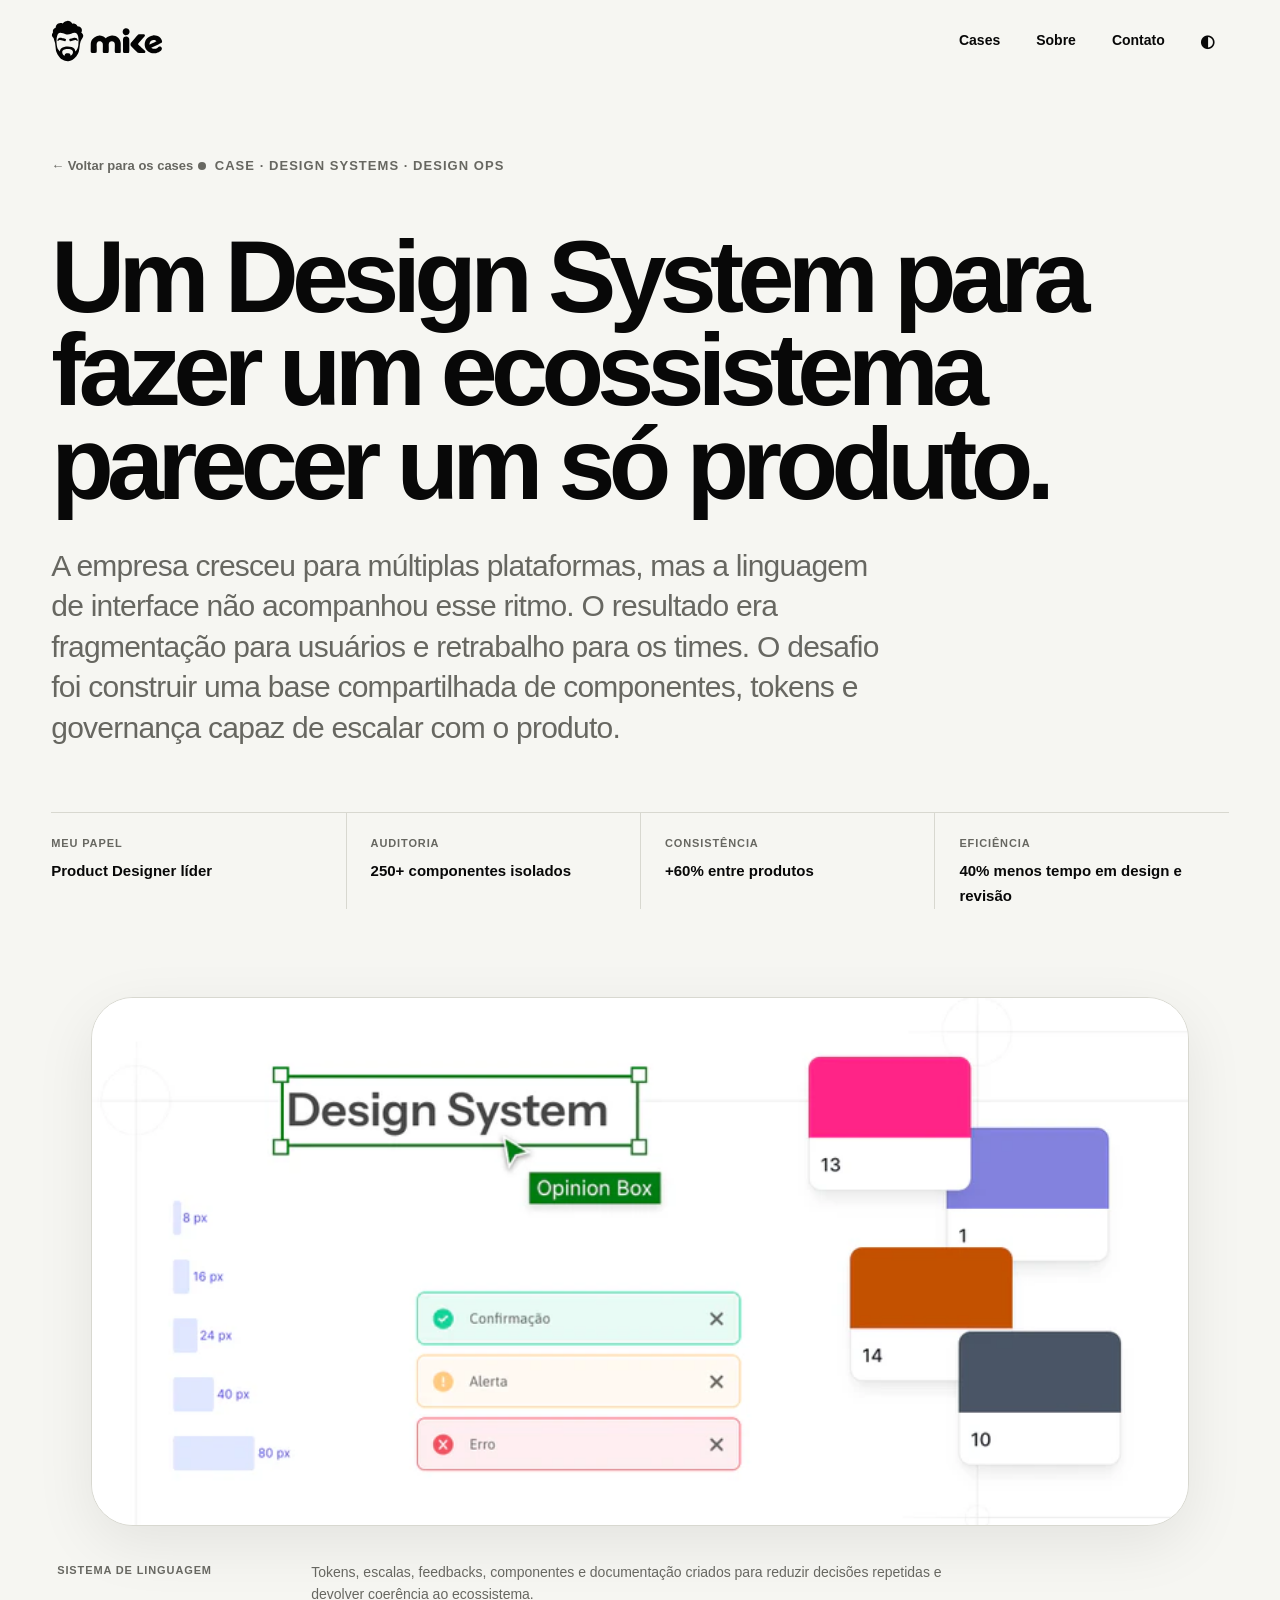
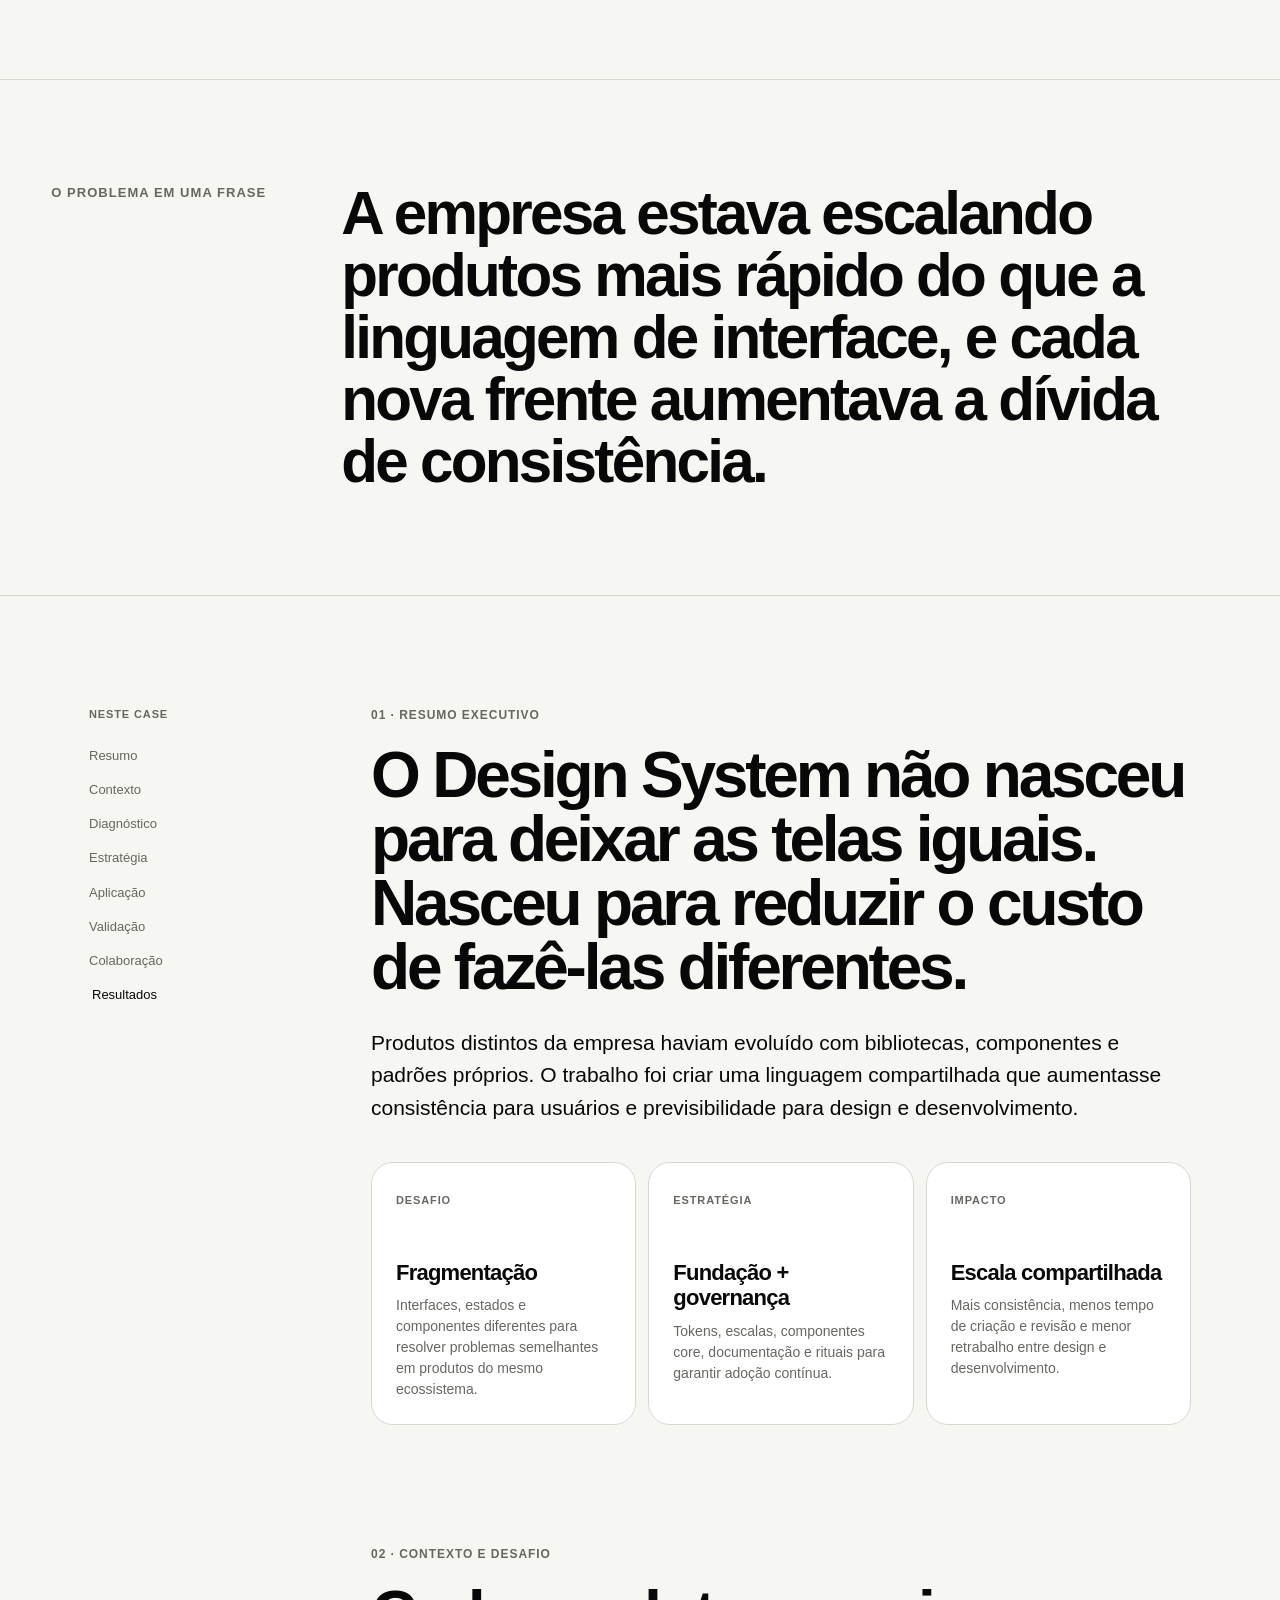
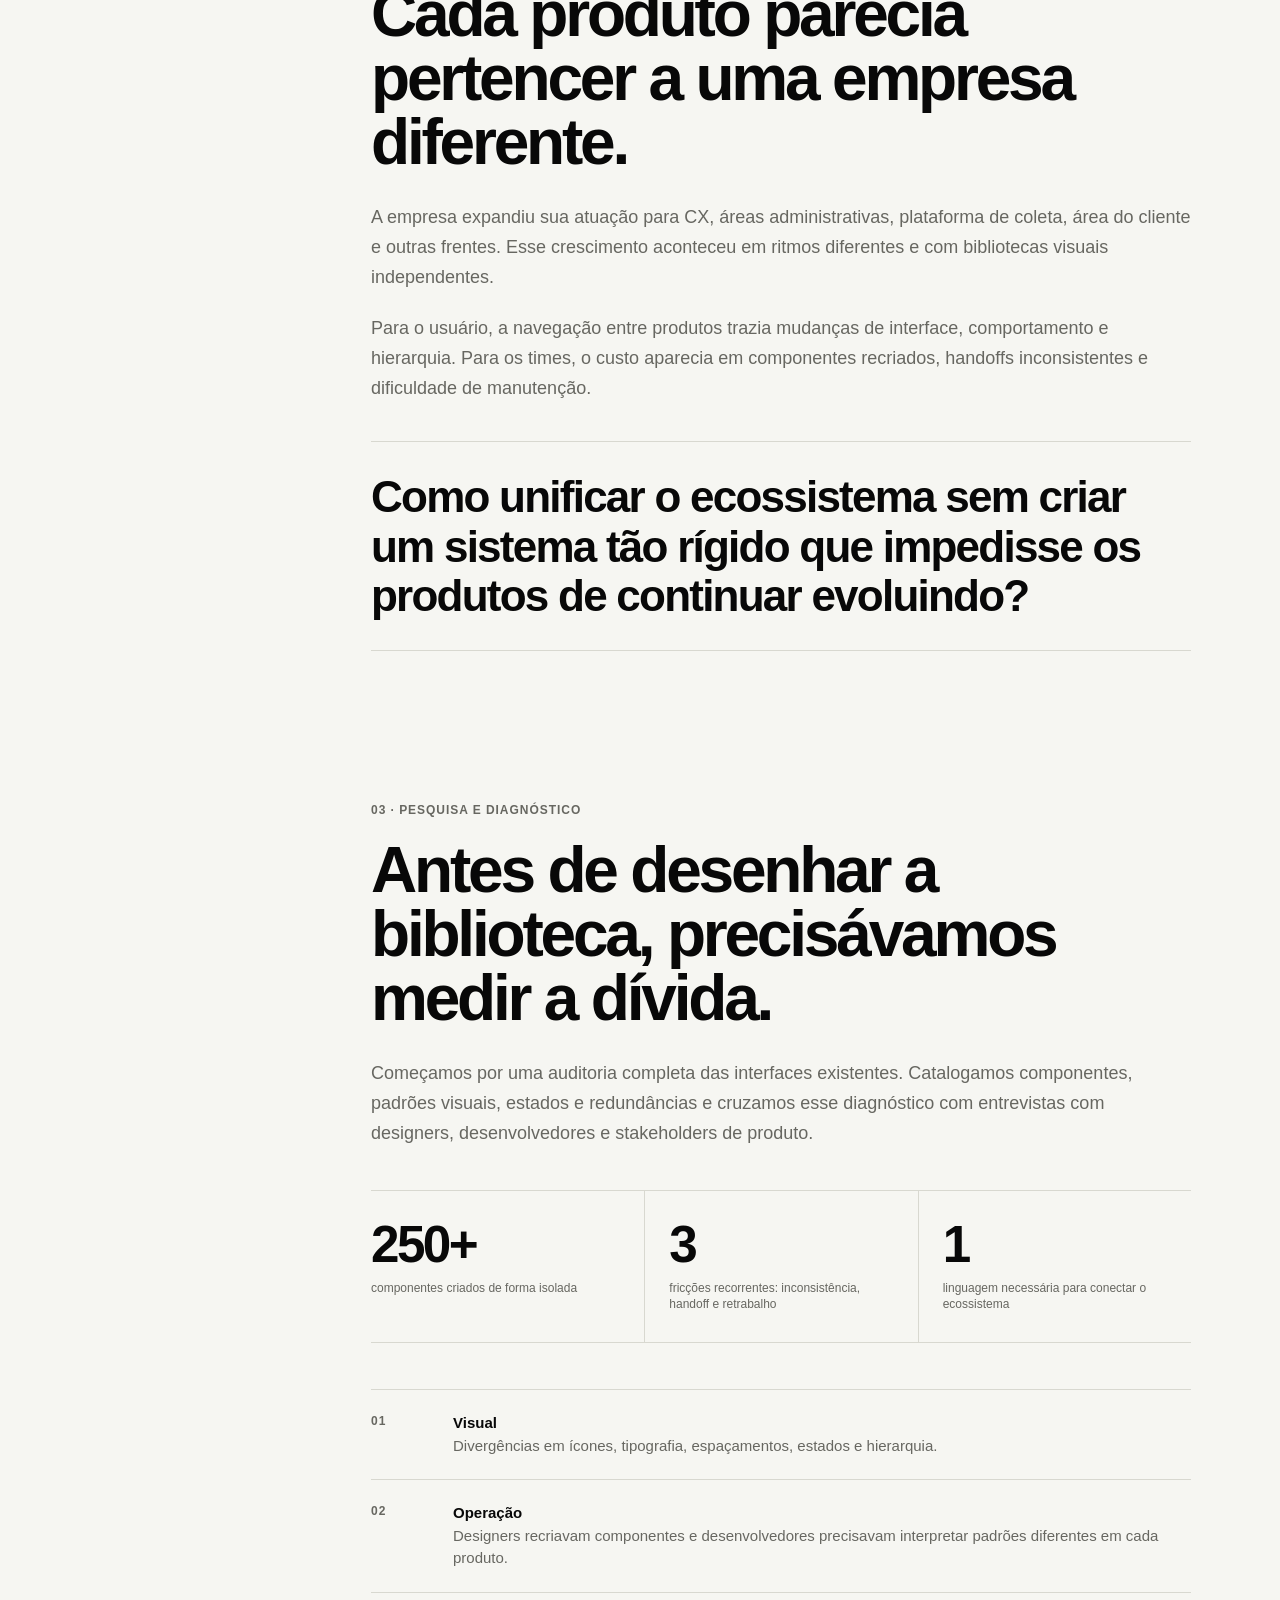
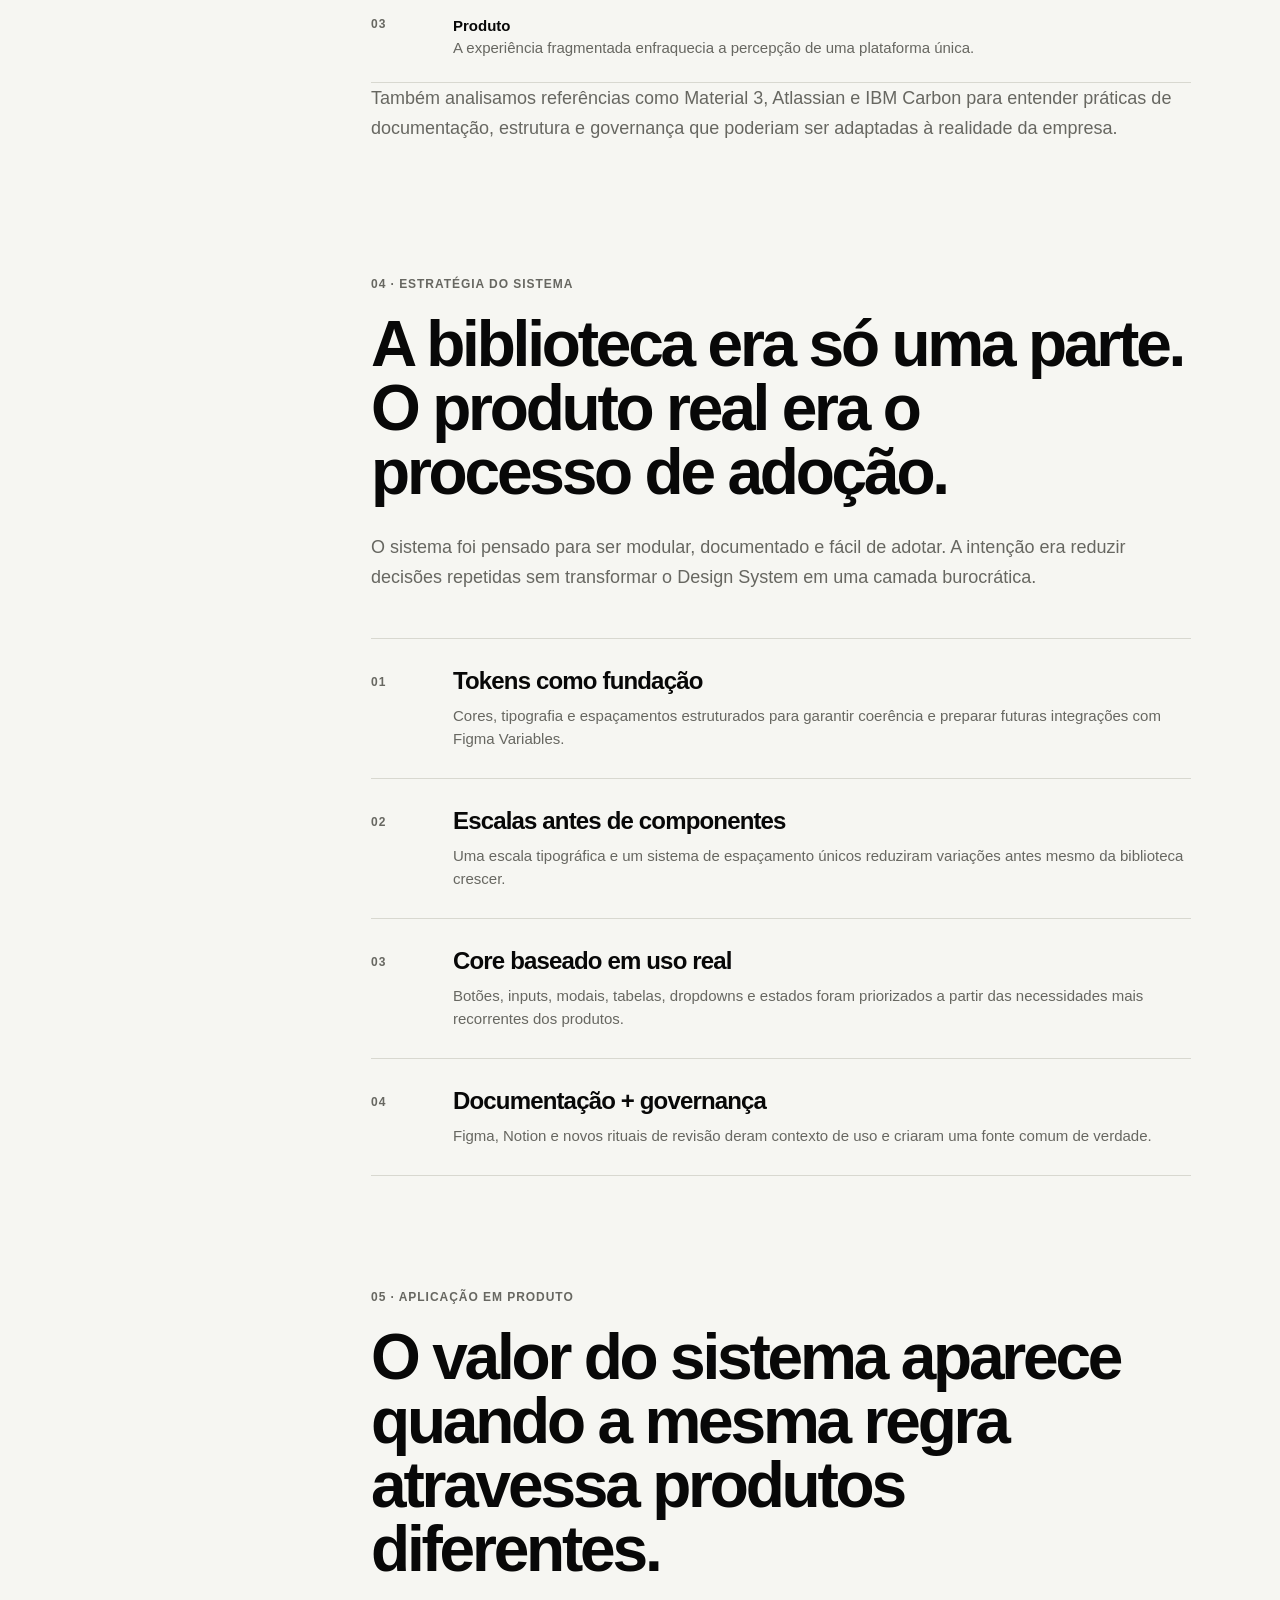
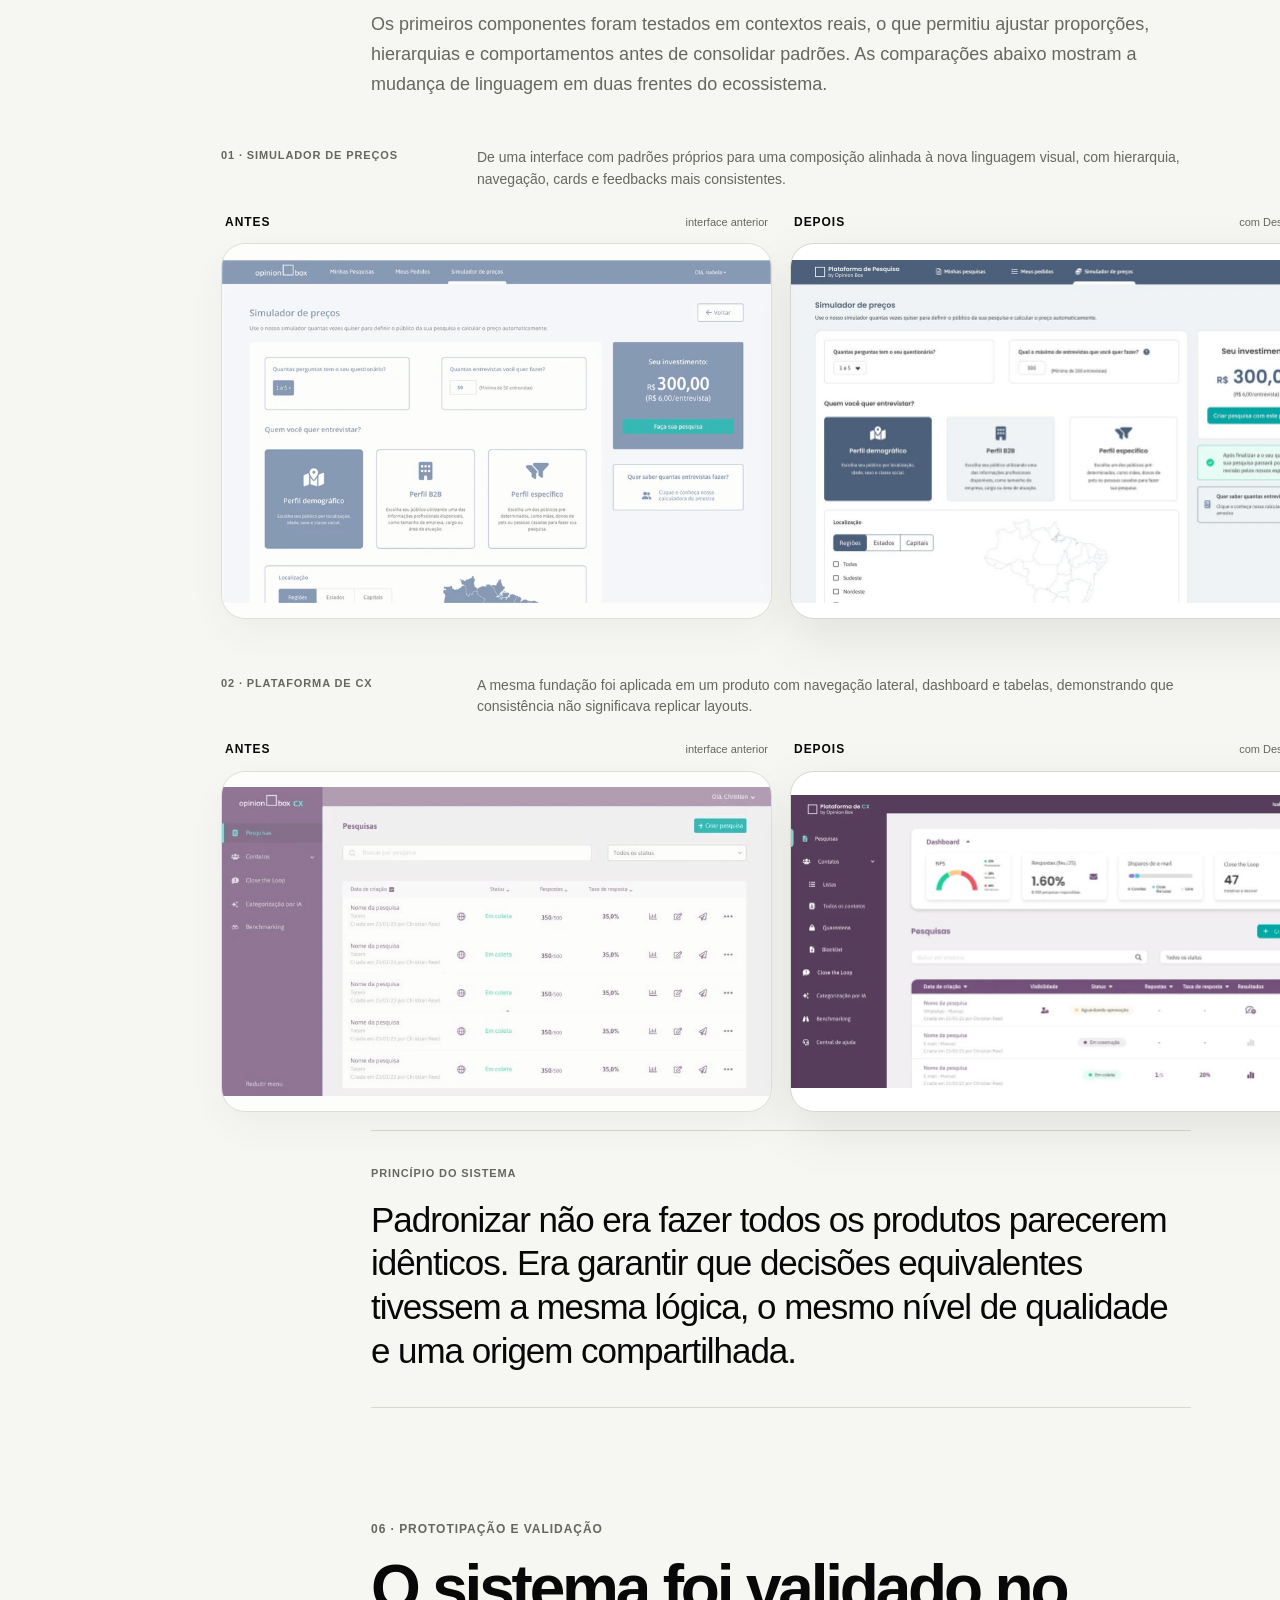
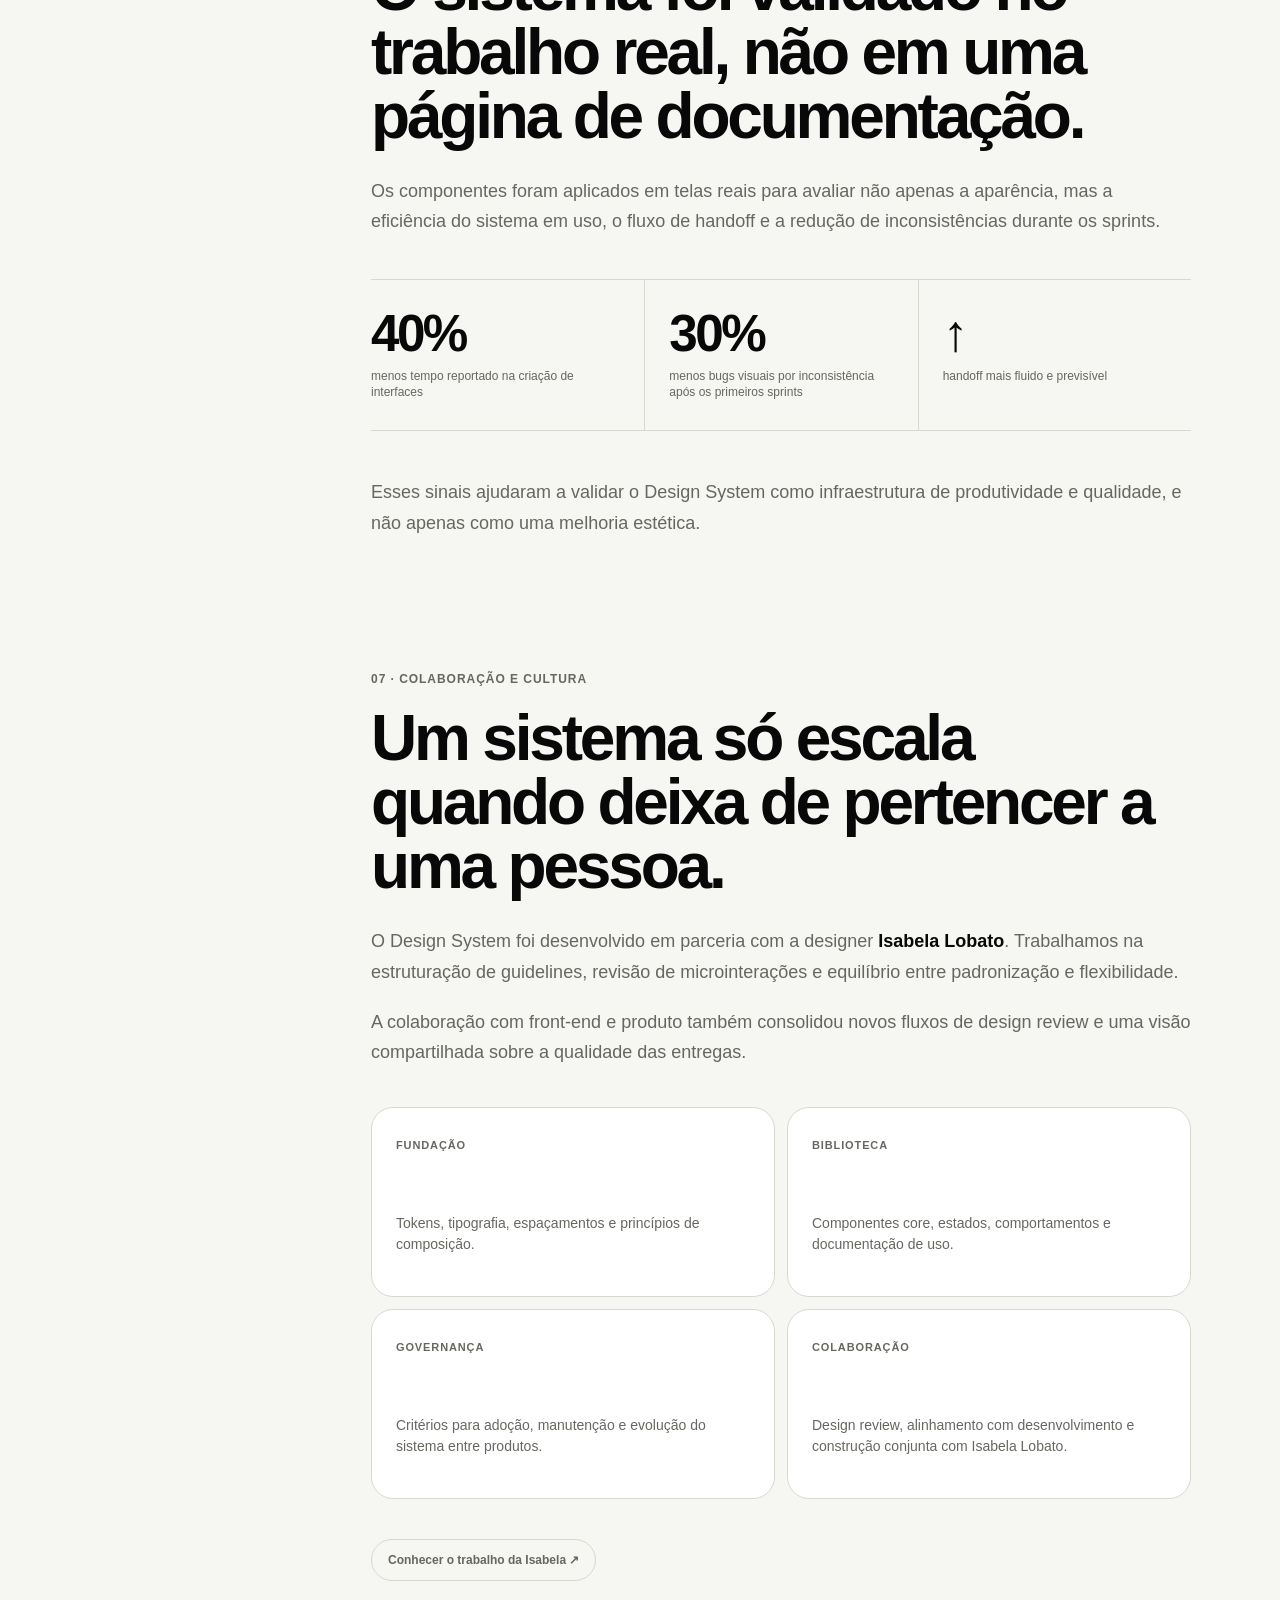
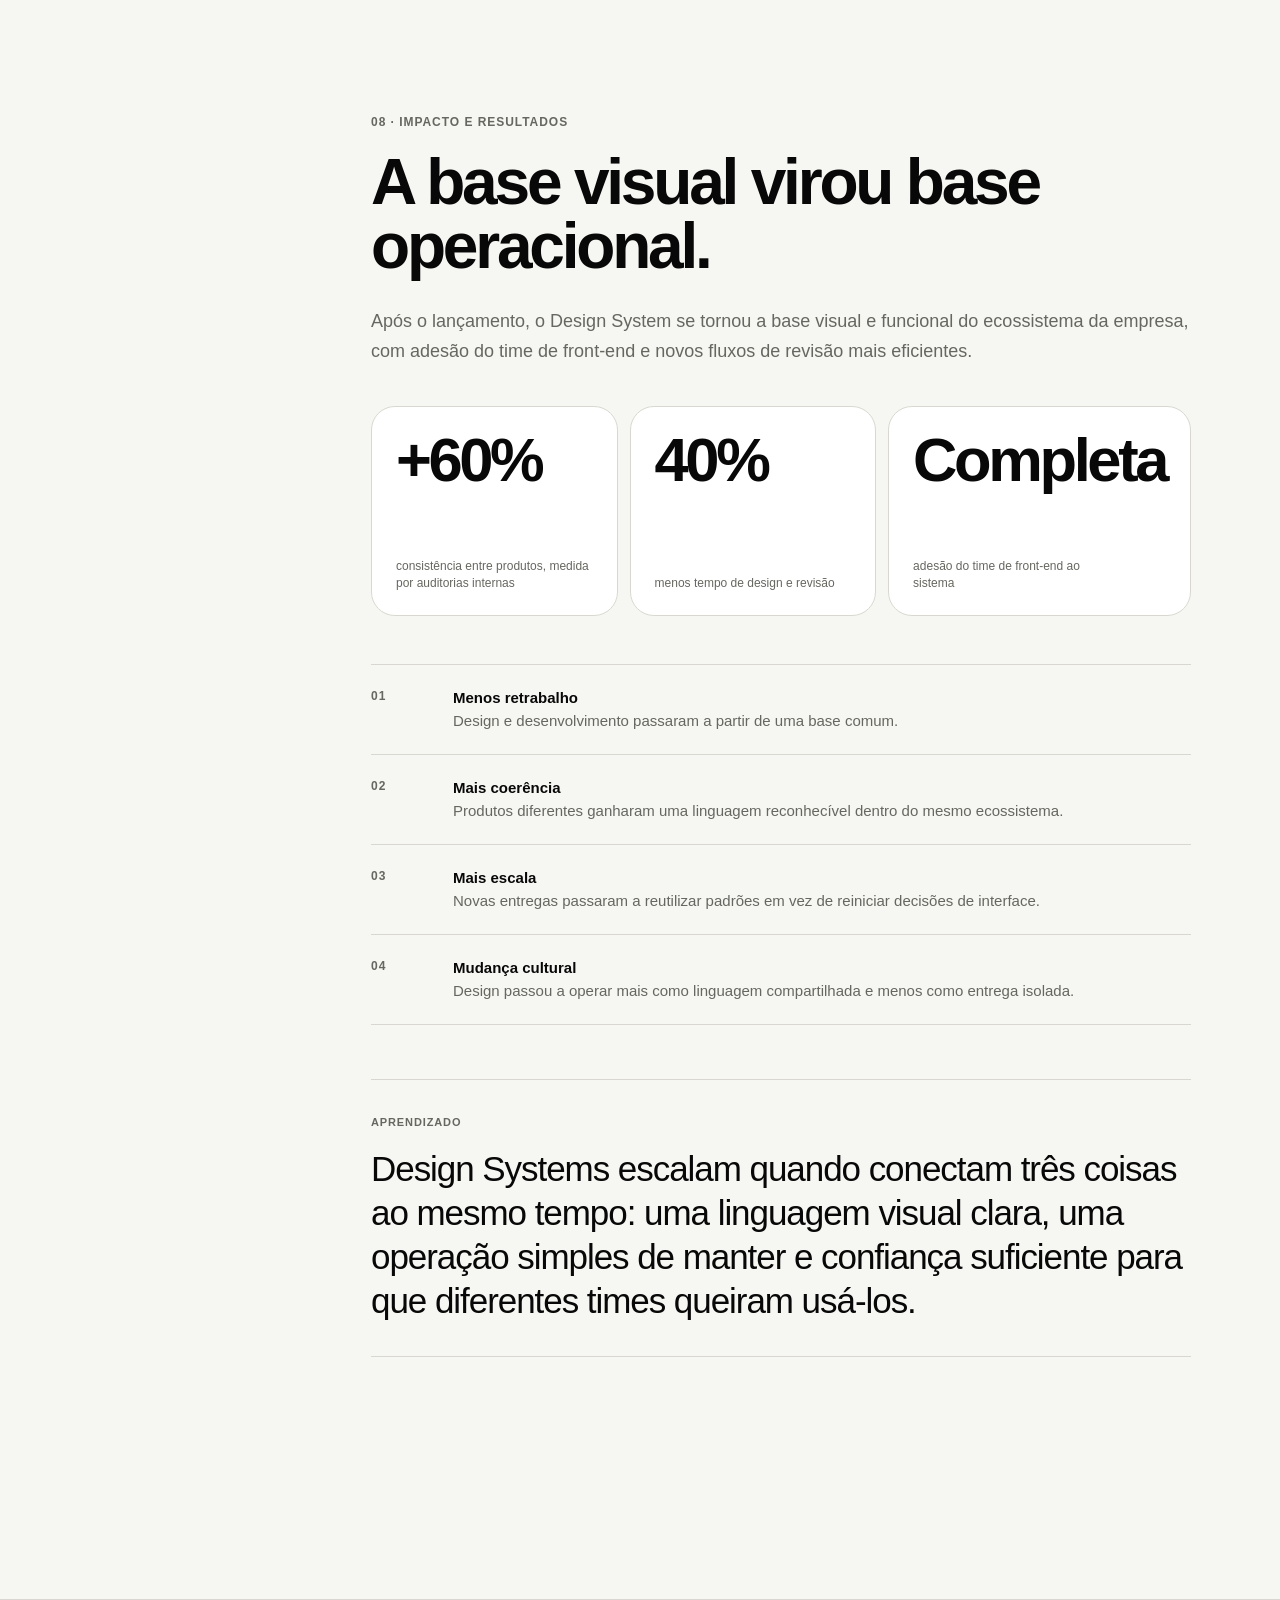
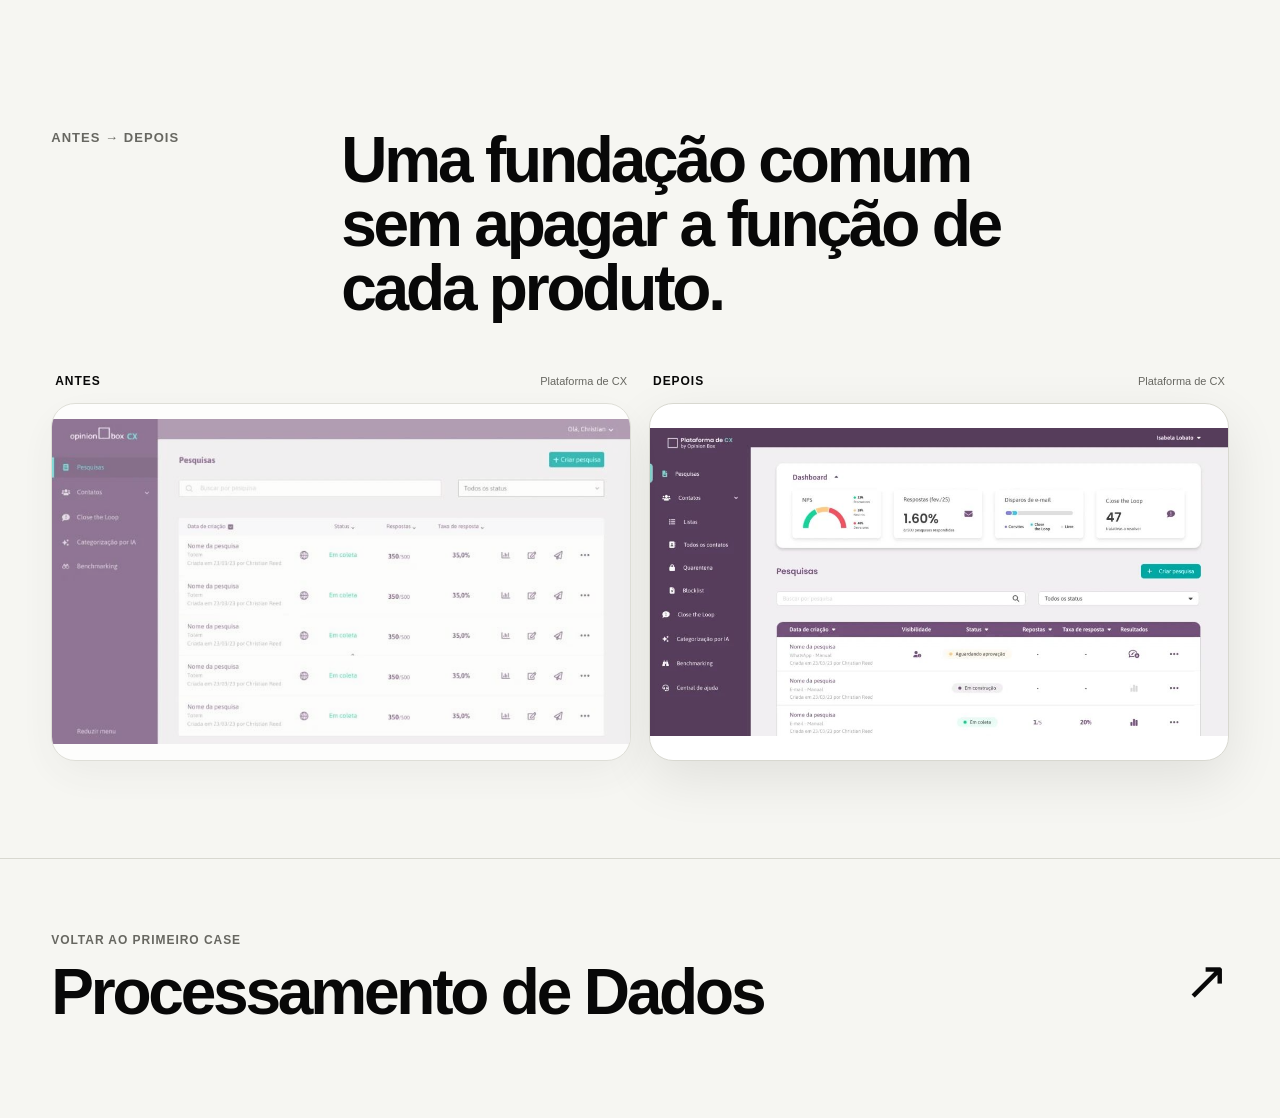
==== commit ff57f9a1: "Update index.html" ====
--- a/cases/design-system/index.html
+++ b/cases/design-system/index.html
@@ -2,21 +2,23 @@
 <html lang="pt-BR" data-theme="light">
 <head>
   <meta charset="utf-8" />
+  <meta name="robots" content="noindex, nofollow, nosnippet">
+  <meta name="googlebot" content="noindex, nofollow, nosnippet">
   <meta name="viewport" content="width=device-width, initial-scale=1" />
-  <meta name="description" content="Case de Product Design: Design System da Opinion Box para unificar produtos, reduzir retrabalho e criar escala entre design e desenvolvimento." />
+  <meta name="description" content="Case de Product Design: Design System para unificar produtos, reduzir retrabalho e criar escala entre design e desenvolvimento." />
   <meta name="theme-color" content="#f6f6f2" />
-  <title>Design System da Opinion Box | Mike Brito</title>
+  <title>Design System | Mike Brito</title>
   <link rel="canonical" href="https://mikebrito.com.br/cases/design-system" />
   <meta property="og:type" content="article" />
   <meta property="og:locale" content="pt_BR" />
   <meta property="og:site_name" content="Mike Brito | Product Designer" />
-  <meta property="og:title" content="Design System da Opinion Box | Mike Brito" />
+  <meta property="og:title" content="Design System | Mike Brito" />
   <meta property="og:description" content="Como transformamos interfaces fragmentadas em uma linguagem compartilhada entre produtos, design e desenvolvimento." />
   <meta property="og:url" content="https://mikebrito.com.br/cases/design-system" />
   <meta property="og:image" content="https://mikebrito.com.br/assets/cases/design-system/01-capa-design-system.png" />
   <meta name="twitter:card" content="summary_large_image" />
-  <meta name="twitter:title" content="Design System da Opinion Box | Mike Brito" />
-  <meta name="twitter:description" content="Case de Product Design: unificação e escala do ecossistema da Opinion Box." />
+  <meta name="twitter:title" content="Design System | Mike Brito" />
+  <meta name="twitter:description" content="Case de Product Design: unificação e escala do ecossistema da empresa." />
   <meta name="twitter:image" content="https://mikebrito.com.br/assets/cases/design-system/01-capa-design-system.png" />
   <link rel="icon" href="../../assets/favicon.svg" type="image/svg+xml" />
   <link rel="manifest" href="../../site.webmanifest" />
@@ -43,7 +45,7 @@
       <a class="back-link" href="../../index.html#cases">← Voltar para os cases</a>
       <div class="eyebrow">Case · Design Systems · Design Ops</div>
       <h1>Um Design System para fazer um ecossistema parecer um só produto.</h1>
-      <p class="case-deck">A Opinion Box cresceu para múltiplas plataformas, mas a linguagem de interface não acompanhou esse ritmo. O resultado era fragmentação para usuários e retrabalho para os times. O desafio foi construir uma base compartilhada de componentes, tokens e governança capaz de escalar com o produto.</p>
+      <p class="case-deck">A empresa cresceu para múltiplas plataformas, mas a linguagem de interface não acompanhou esse ritmo. O resultado era fragmentação para usuários e retrabalho para os times. O desafio foi construir uma base compartilhada de componentes, tokens e governança capaz de escalar com o produto.</p>
 
       <div class="case-meta case-meta-editorial">
         <div class="meta-item"><span class="meta-label">Meu papel</span><span class="meta-value">Product Designer líder</span></div>
@@ -54,9 +56,9 @@
     </div>
   </section>
 
-  <section class="shell case-visual-lead reveal" aria-label="Representação visual do Design System da Opinion Box">
+  <section class="shell case-visual-lead reveal" aria-label="Representação visual do Design System">
     <figure class="product-frame product-frame-hero ds-cover-frame">
-      <img src="../../assets/cases/design-system/01-capa-design-system.png" alt="Representação visual do Design System da Opinion Box com tipografia, escala de espaçamento, feedbacks e cards" loading="eager" />
+      <img src="../../assets/cases/design-system/01-capa-design-system.png" alt="Representação visual do Design System com tipografia, escala de espaçamento, feedbacks e cards" loading="eager" />
     </figure>
     <div class="visual-lead-caption">
       <span>Sistema de linguagem</span>
@@ -88,7 +90,7 @@
       <section class="case-section reveal" id="resumo">
         <div class="section-number">01 · RESUMO EXECUTIVO</div>
         <h2>O Design System não nasceu para deixar as telas iguais. Nasceu para reduzir o custo de fazê-las diferentes.</h2>
-        <p class="case-lead">Produtos distintos da Opinion Box haviam evoluído com bibliotecas, componentes e padrões próprios. O trabalho foi criar uma linguagem compartilhada que aumentasse consistência para usuários e previsibilidade para design e desenvolvimento.</p>
+        <p class="case-lead">Produtos distintos da empresa haviam evoluído com bibliotecas, componentes e padrões próprios. O trabalho foi criar uma linguagem compartilhada que aumentasse consistência para usuários e previsibilidade para design e desenvolvimento.</p>
 
         <div class="summary-grid summary-grid-clean">
           <div class="summary-card"><span>Desafio</span><h3>Fragmentação</h3><p>Interfaces, estados e componentes diferentes para resolver problemas semelhantes em produtos do mesmo ecossistema.</p></div>
@@ -100,7 +102,7 @@
       <section class="case-section reveal" id="contexto">
         <div class="section-number">02 · CONTEXTO E DESAFIO</div>
         <h2>Cada produto parecia pertencer a uma empresa diferente.</h2>
-        <p>A Opinion Box expandiu sua atuação para CX, áreas administrativas, plataforma de coleta, área do cliente e outras frentes. Esse crescimento aconteceu em ritmos diferentes e com bibliotecas visuais independentes.</p>
+        <p>A empresa expandiu sua atuação para CX, áreas administrativas, plataforma de coleta, área do cliente e outras frentes. Esse crescimento aconteceu em ritmos diferentes e com bibliotecas visuais independentes.</p>
         <p>Para o usuário, a navegação entre produtos trazia mudanças de interface, comportamento e hierarquia. Para os times, o custo aparecia em componentes recriados, handoffs inconsistentes e dificuldade de manutenção.</p>
 
         <div class="quote">Como unificar o ecossistema sem criar um sistema tão rígido que impedisse os produtos de continuar evoluindo?</div>
@@ -217,7 +219,7 @@
       <section class="case-section reveal" id="resultados">
         <div class="section-number">08 · IMPACTO E RESULTADOS</div>
         <h2>A base visual virou base operacional.</h2>
-        <p>Após o lançamento, o Design System se tornou a base visual e funcional do ecossistema da Opinion Box, com adesão do time de front-end e novos fluxos de revisão mais eficientes.</p>
+        <p>Após o lançamento, o Design System se tornou a base visual e funcional do ecossistema da empresa, com adesão do time de front-end e novos fluxos de revisão mais eficientes.</p>
 
         <div class="result-metrics">
           <div><strong>+60%</strong><span>consistência entre produtos, medida por auditorias internas</span></div>
--- a/styles.css
+++ b/styles.css
@@ -859,3 +859,61 @@
   .identity-meta { grid-column: auto; }
   .identity-domain { width: fit-content; }
 }
+
+
+/* === IA na criação de questionários · case 04 === */
+.ai-case-hero h1 { max-width: 1040px; }
+
+.ai-flow-visual {
+  border: 1px solid var(--line);
+  border-radius: clamp(24px, 4vw, 42px);
+  background:
+    radial-gradient(circle at 12% 18%, color-mix(in srgb, var(--fg) 5%, transparent) 0 110px, transparent 111px),
+    linear-gradient(var(--surface), var(--surface));
+  padding: clamp(28px, 4vw, 54px);
+  overflow: hidden;
+  box-shadow: var(--shadow);
+}
+.ai-flow-topline { display:flex; align-items:center; gap:8px; justify-content:flex-end; margin-bottom: clamp(30px, 5vw, 58px); }
+.ai-badge { border:1px solid var(--line); border-radius:999px; padding:8px 12px; font-size:11px; font-weight:800; background:var(--surface); }
+.ai-badge-dark { background:var(--fg); color:var(--bg); border-color:var(--fg); }
+.ai-flow-track { display:grid; grid-template-columns: 1fr auto 1fr auto 1fr auto 1fr auto 1fr; gap:12px; align-items:center; }
+.ai-node { min-height:170px; border:1px solid var(--line); border-radius:22px; padding:20px; background:color-mix(in srgb, var(--surface) 95%, var(--bg)); display:flex; flex-direction:column; }
+.ai-node > span { font-size:11px; color:var(--muted); font-weight:800; letter-spacing:.08em; }
+.ai-node strong { margin-top:auto; font-size:24px; letter-spacing:-.04em; }
+.ai-node small { color:var(--muted); font-size:11px; line-height:1.35; margin-top:7px; }
+.ai-node-featured { background:var(--fg); color:var(--bg); border-color:var(--fg); transform:translateY(-10px); }
+.ai-node-featured > span, .ai-node-featured small { color:color-mix(in srgb, var(--bg) 72%, transparent); }
+.ai-connector { color:var(--muted); font-size:20px; }
+.ai-flow-signal { display:flex; flex-wrap:wrap; gap:8px; margin-top:30px; padding-top:20px; border-top:1px solid var(--line); }
+.ai-flow-signal span { border:1px solid var(--line); border-radius:999px; padding:7px 10px; font-size:10px; font-weight:750; color:var(--muted); }
+
+.ai-strategy-stack { margin:42px 0 0; display:grid; grid-template-columns:repeat(2,1fr); gap:12px; }
+.ai-strategy-stack > div { min-height:210px; border:1px solid var(--line); border-radius:22px; padding:24px; background:var(--surface); }
+.ai-strategy-stack span { display:block; color:var(--muted); font-size:11px; font-weight:800; letter-spacing:.08em; }
+.ai-strategy-stack strong { display:block; margin-top:56px; font-size:24px; letter-spacing:-.04em; }
+.ai-strategy-stack p { margin:10px 0 0; font-size:14px; line-height:1.5; }
+
+.poc-board { display:grid; grid-template-columns:repeat(4,1fr); gap:10px; margin:44px 0 0; }
+.poc-board > div { min-height:230px; border:1px solid var(--line); border-radius:22px; padding:20px; background:var(--surface); display:flex; flex-direction:column; }
+.poc-board span { color:var(--muted); font-size:10px; font-weight:800; text-transform:uppercase; letter-spacing:.08em; }
+.poc-board strong { margin-top:auto; font-size:21px; letter-spacing:-.035em; }
+.poc-board small { color:var(--muted); font-size:11px; line-height:1.4; margin-top:8px; }
+
+.ai-impact-grid { display:grid; grid-template-columns:repeat(3,1fr); gap:12px; margin:44px 0 18px; }
+.ai-impact-grid > div { min-height:220px; border:1px solid var(--line); border-radius:22px; background:var(--surface); padding:24px; display:flex; flex-direction:column; justify-content:space-between; }
+.ai-impact-grid strong { font-size:clamp(48px,6vw,74px); line-height:.9; letter-spacing:-.065em; }
+.ai-impact-grid span { color:var(--muted); font-size:13px; line-height:1.4; max-width:210px; }
+
+@media (max-width: 980px) {
+  .ai-flow-track { grid-template-columns:1fr; }
+  .ai-connector { transform:rotate(90deg); justify-self:center; }
+  .ai-node { min-height:140px; }
+  .ai-node-featured { transform:none; }
+  .poc-board { grid-template-columns:repeat(2,1fr); }
+}
+@media (max-width: 720px) {
+  .ai-strategy-stack, .ai-impact-grid, .poc-board { grid-template-columns:1fr; }
+  .ai-flow-topline { justify-content:flex-start; flex-wrap:wrap; }
+  .ai-impact-grid > div { min-height:180px; }
+}
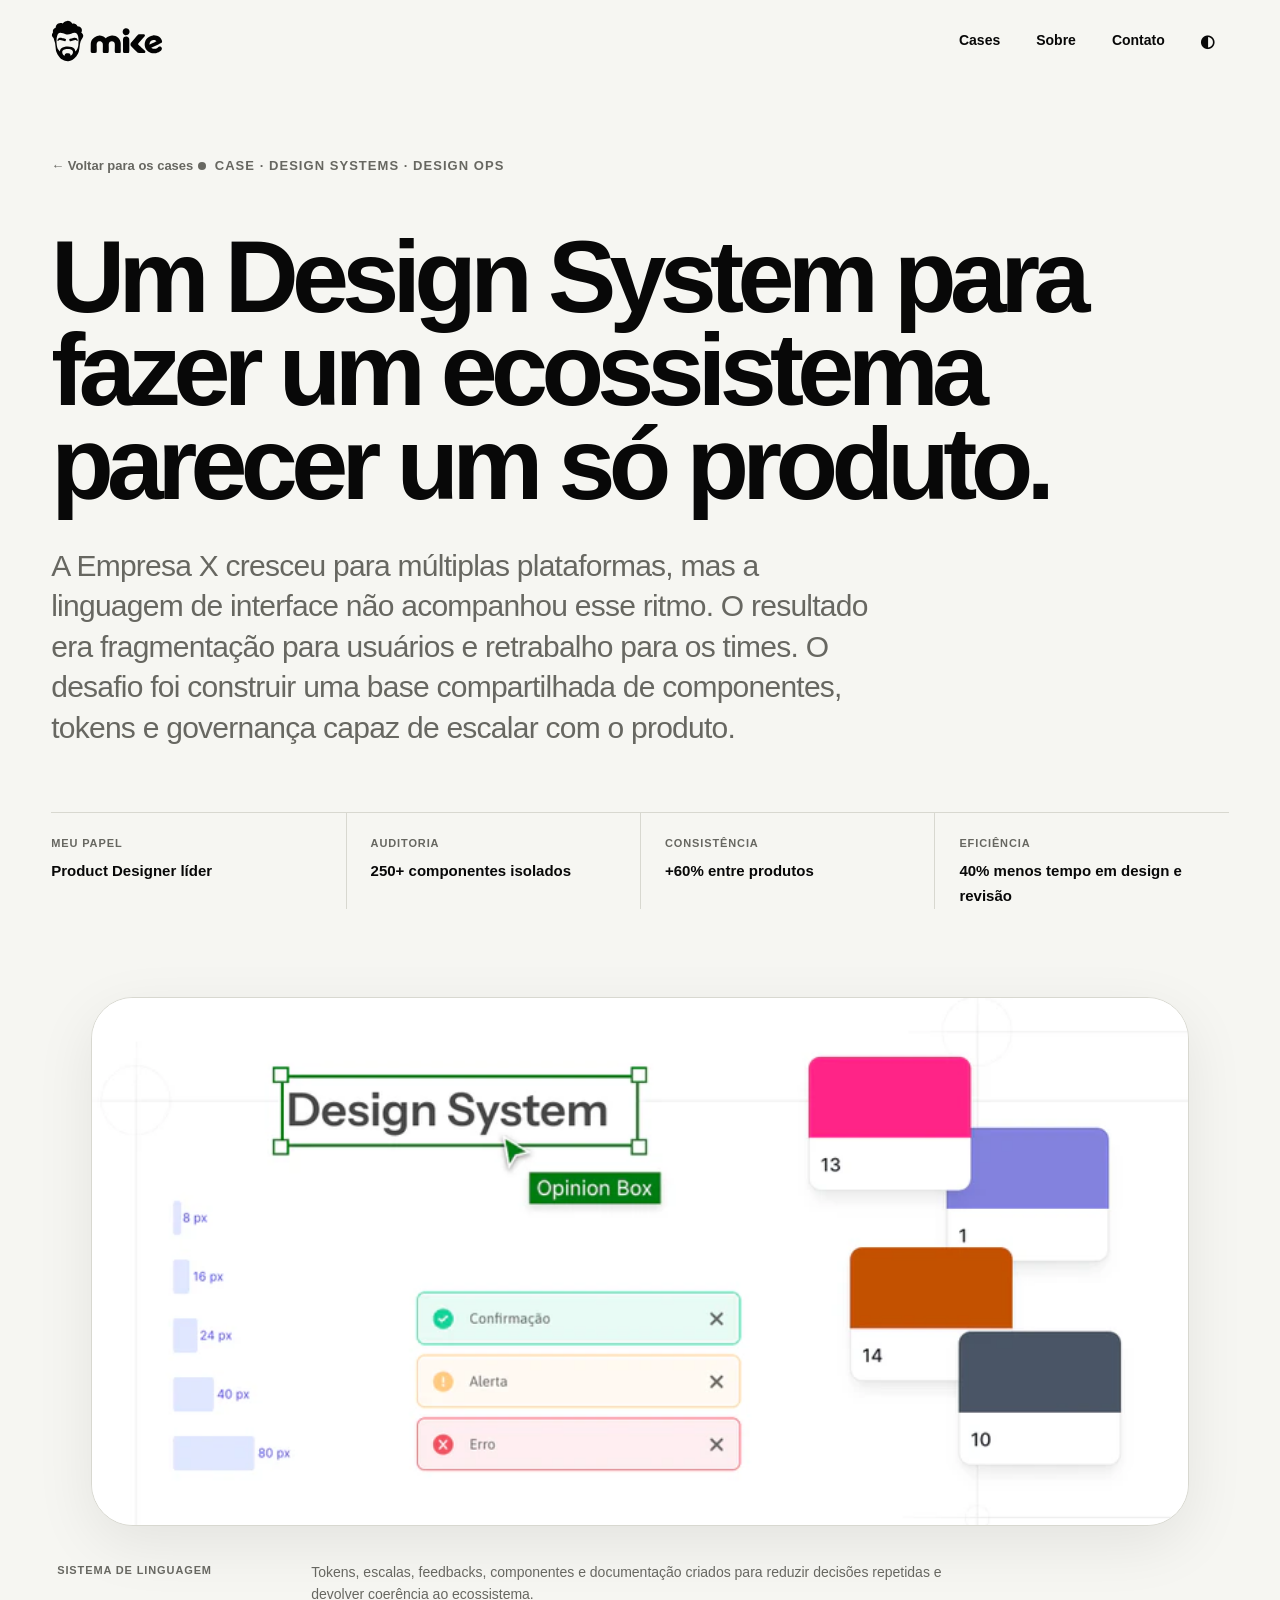
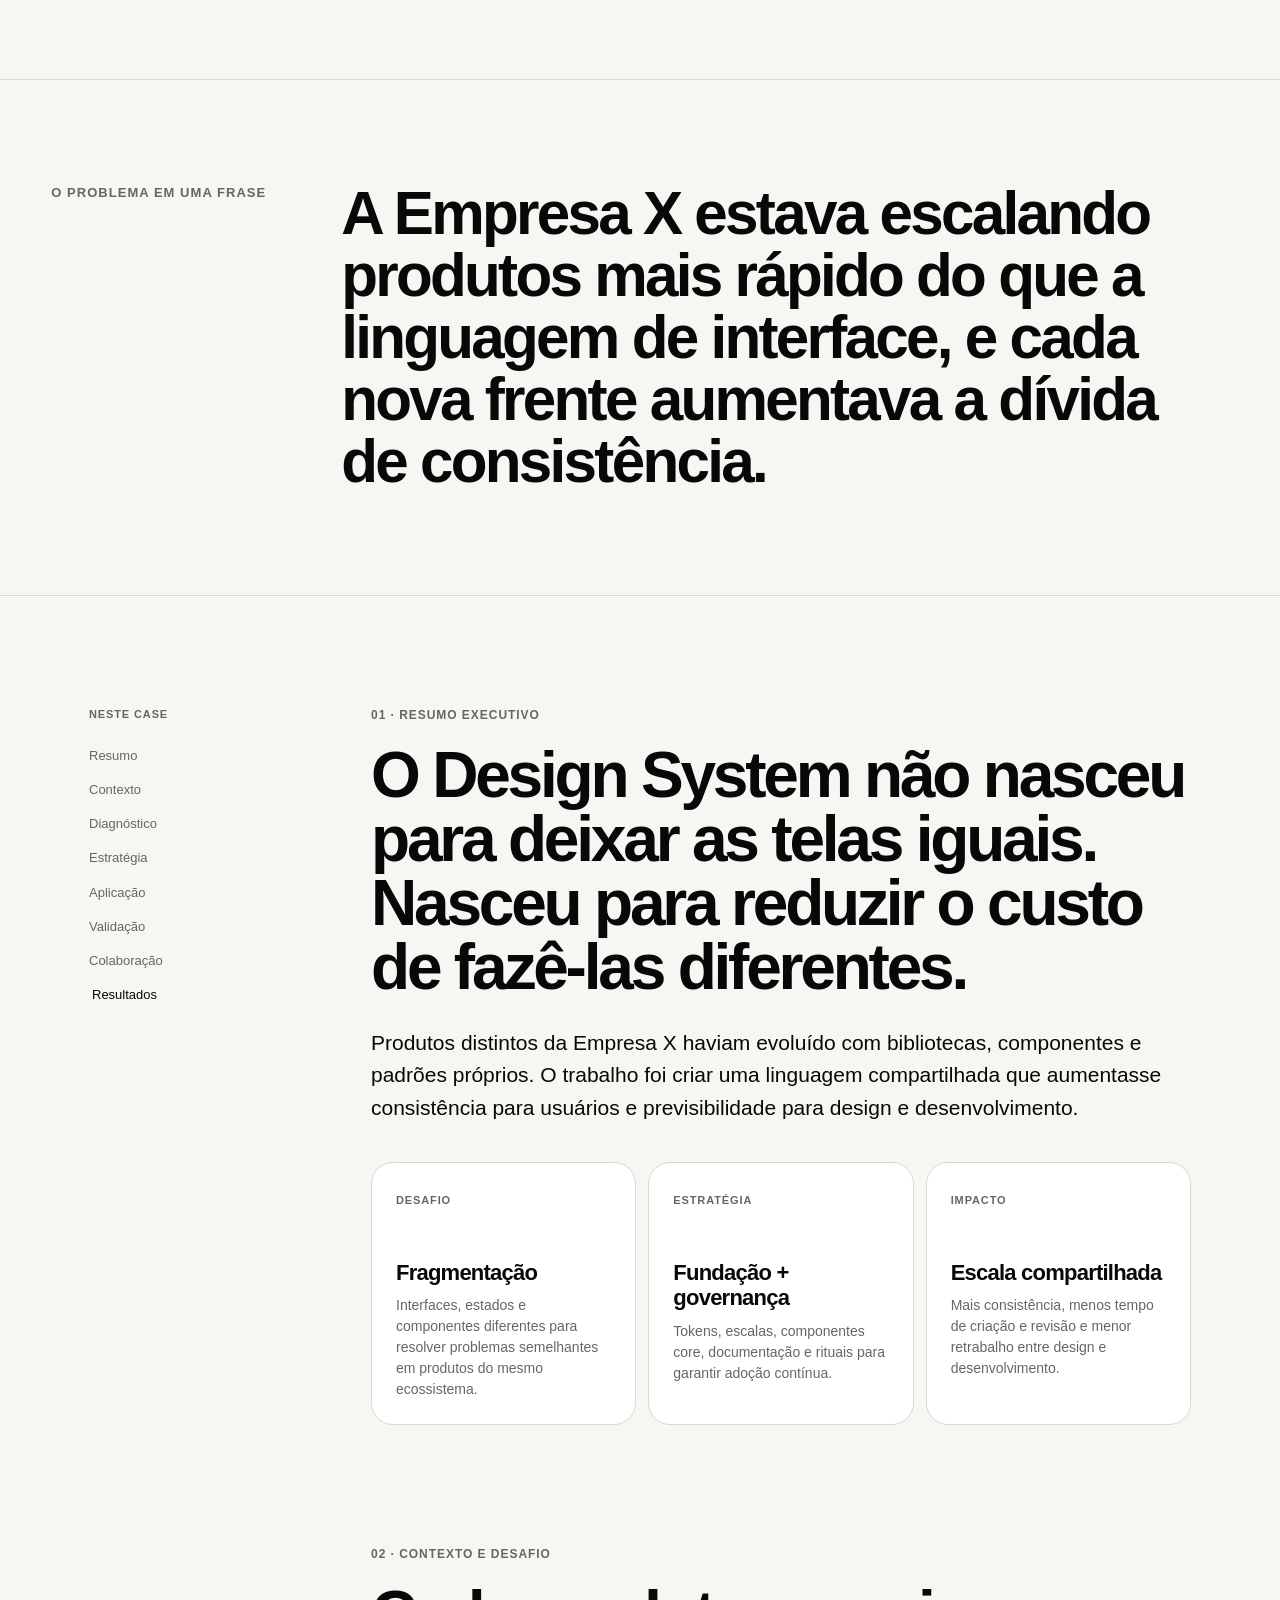
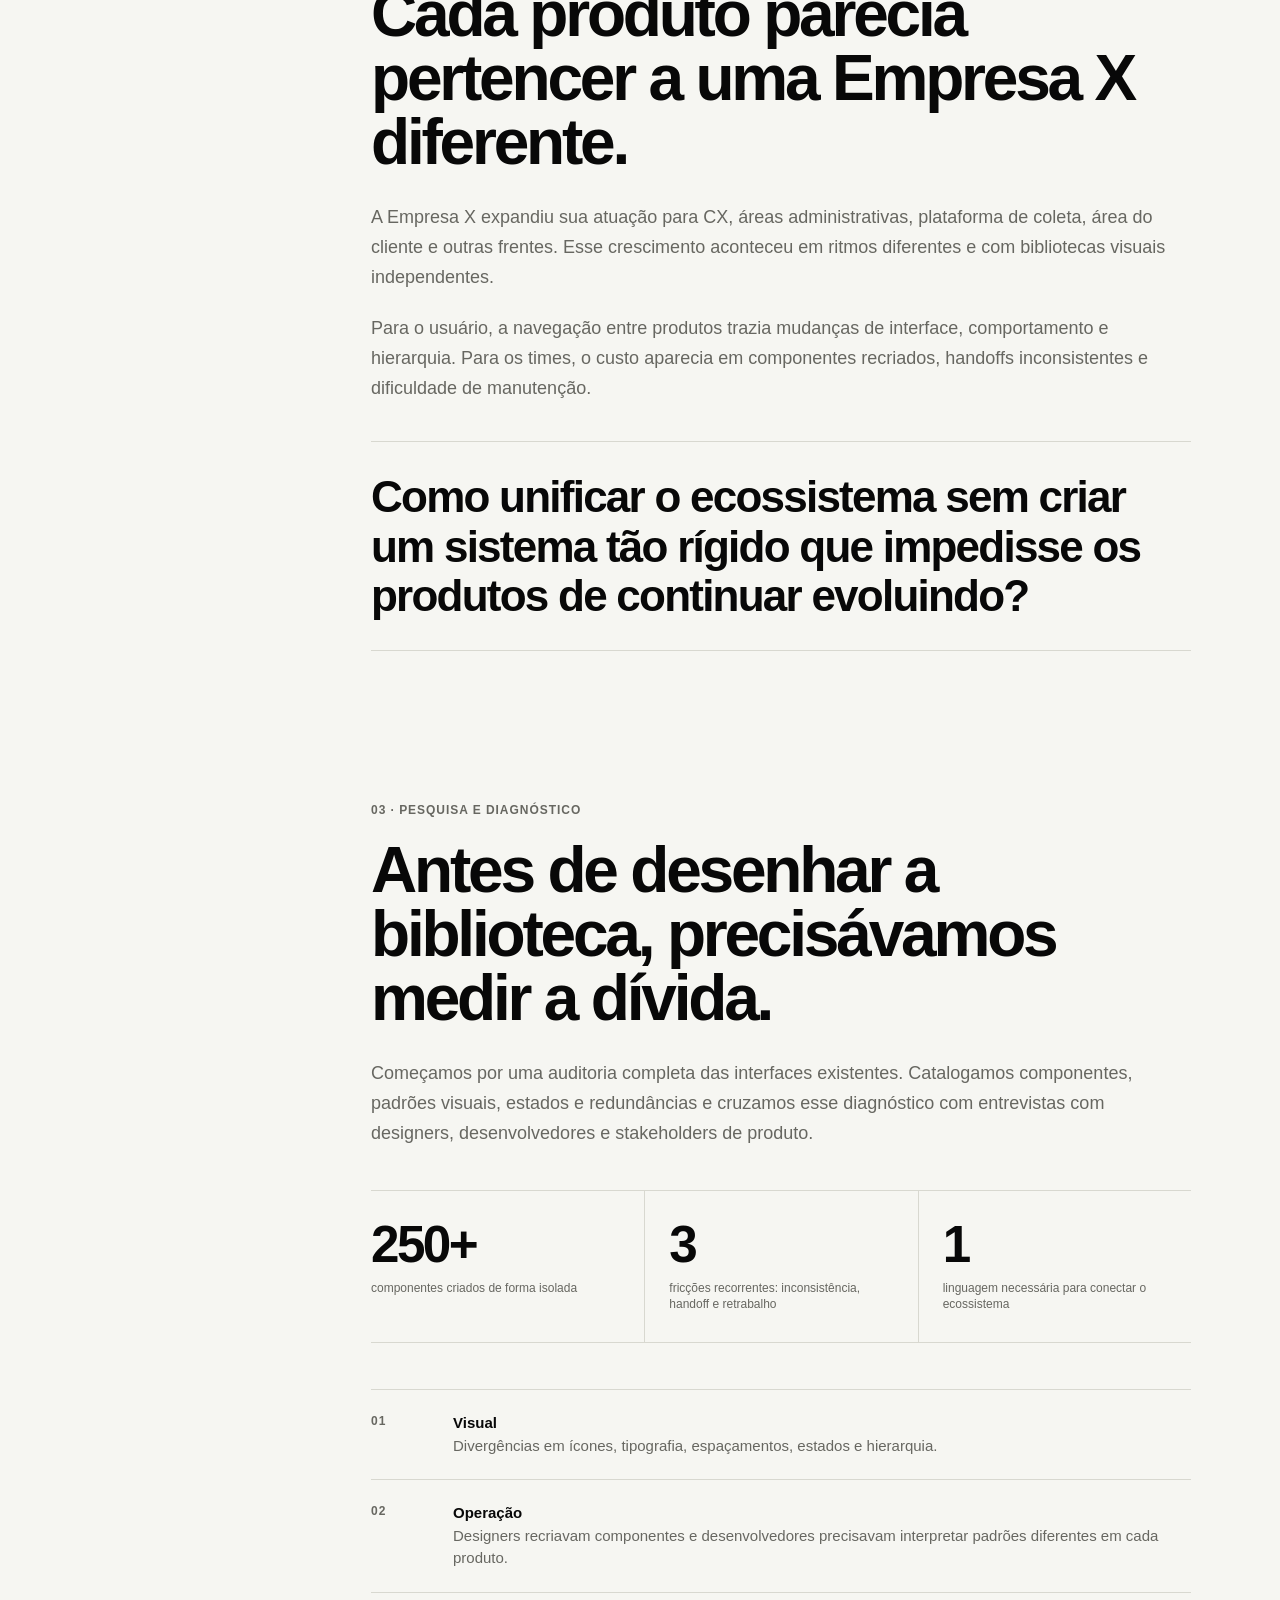
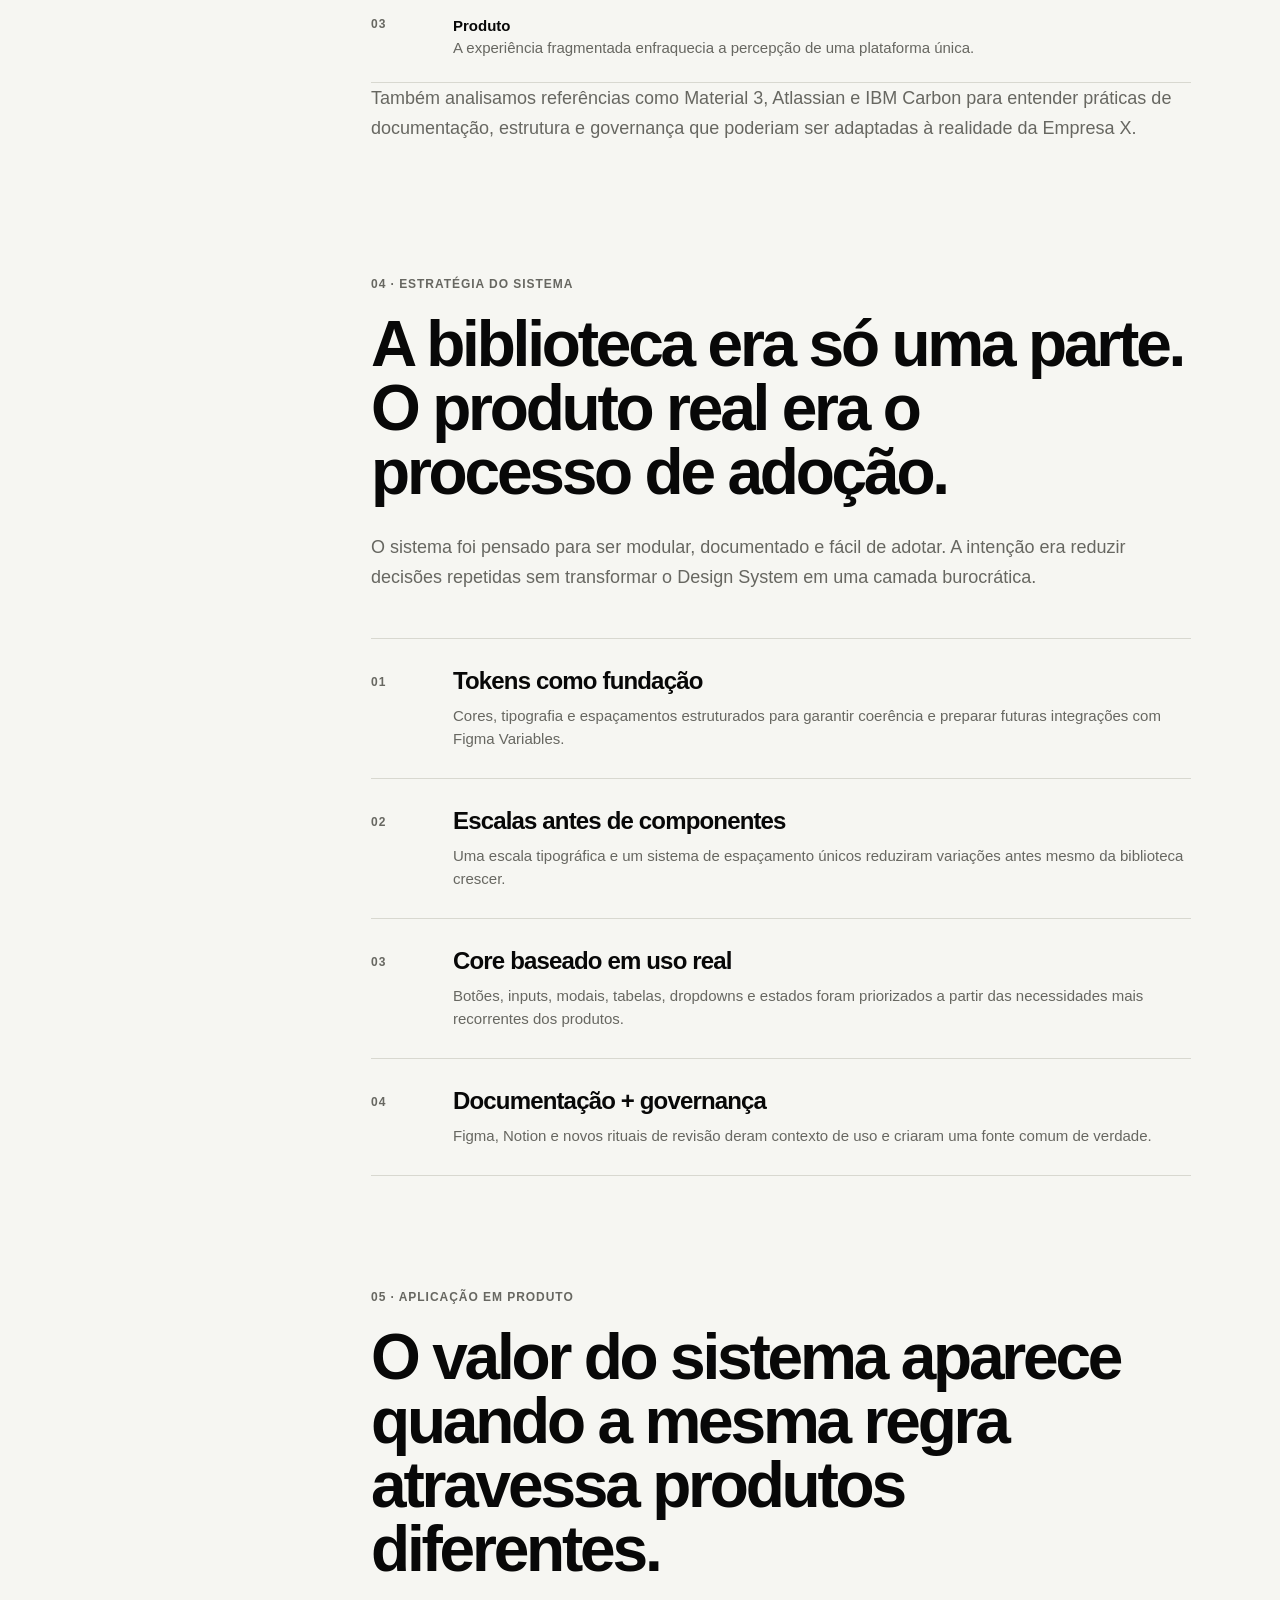
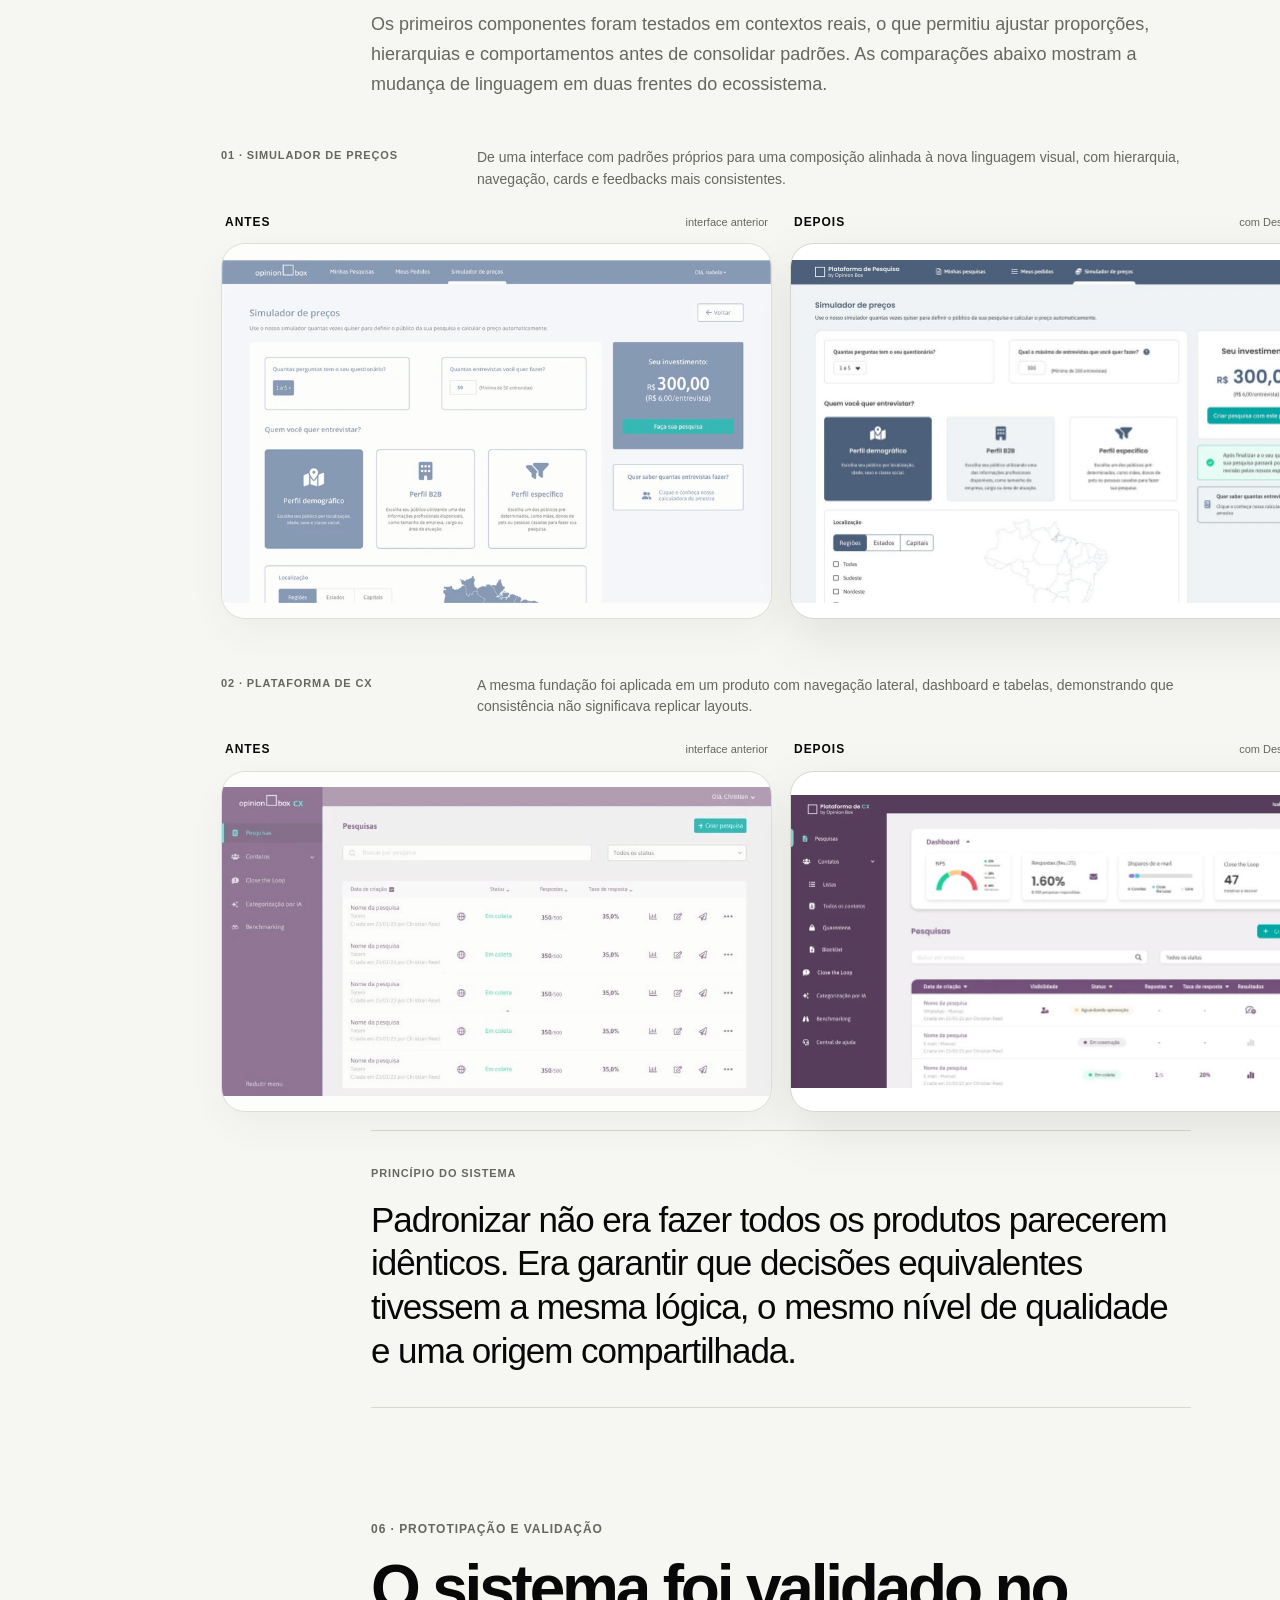
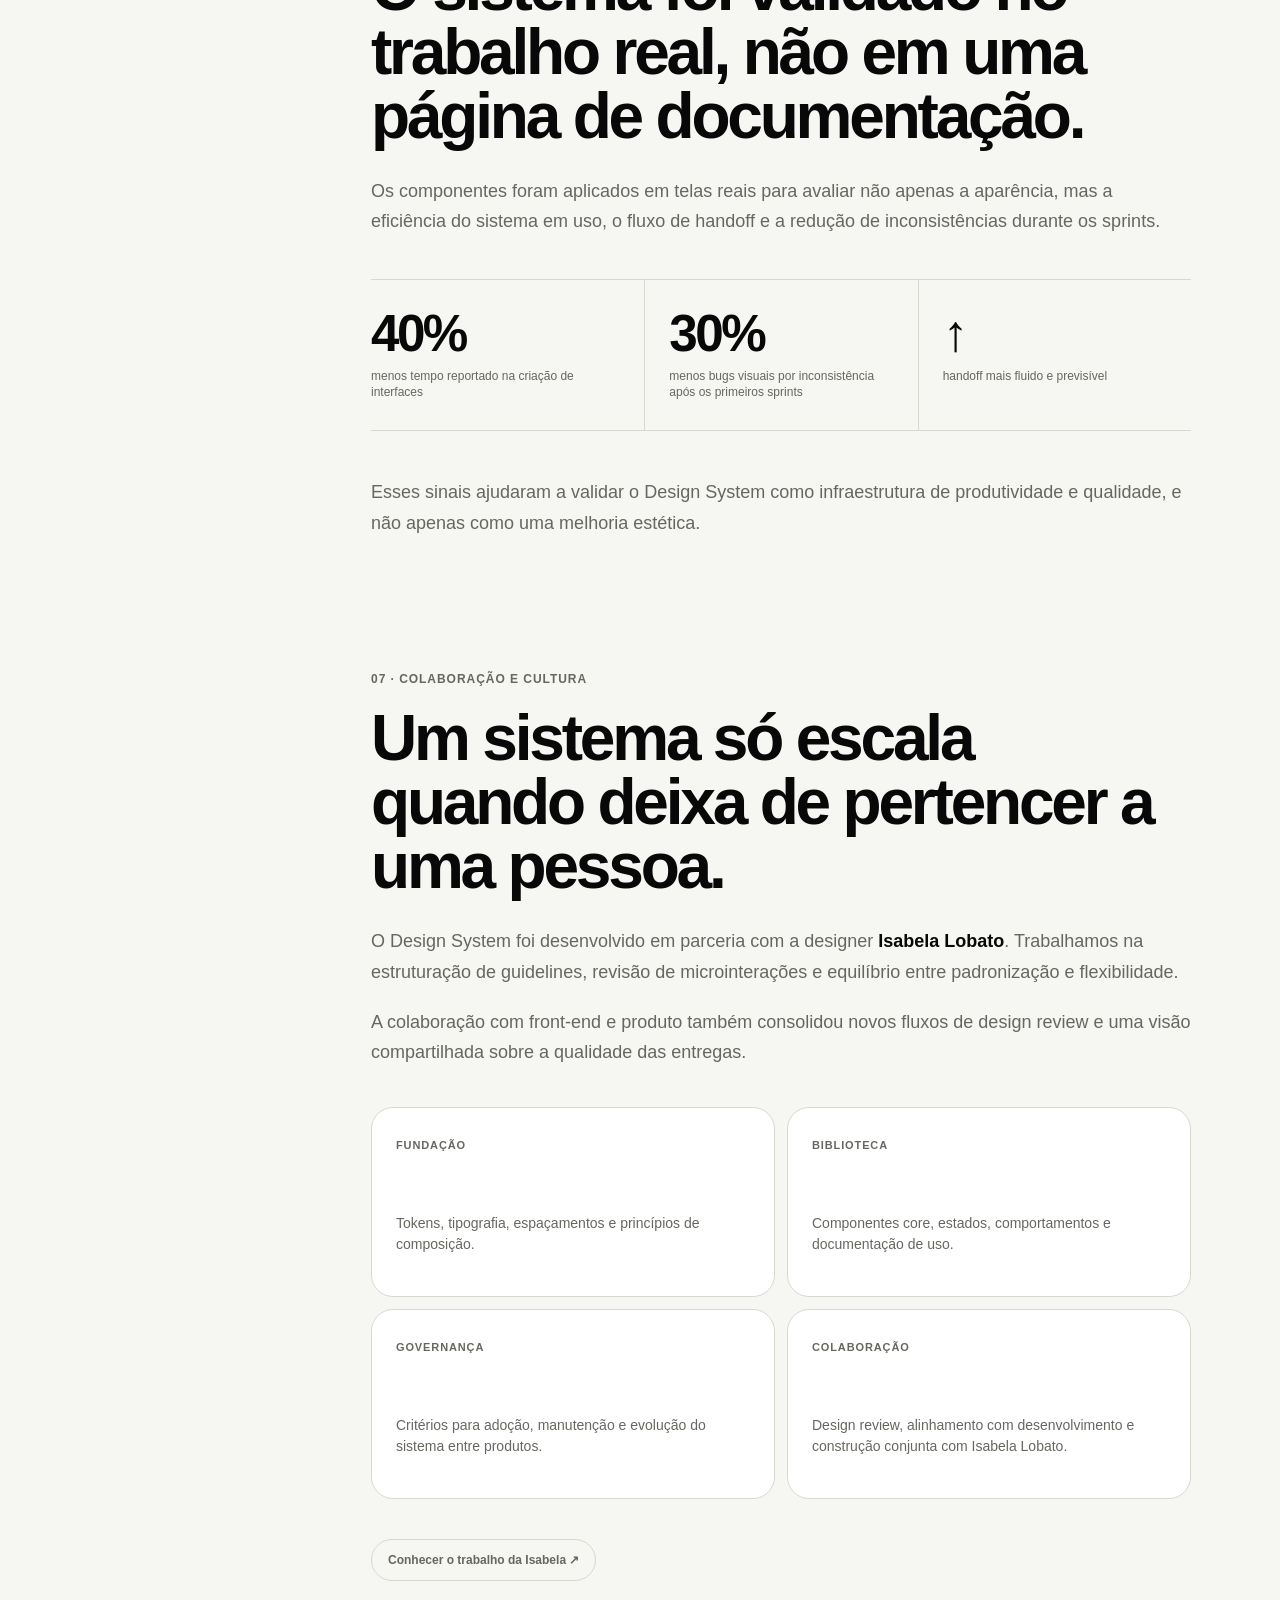
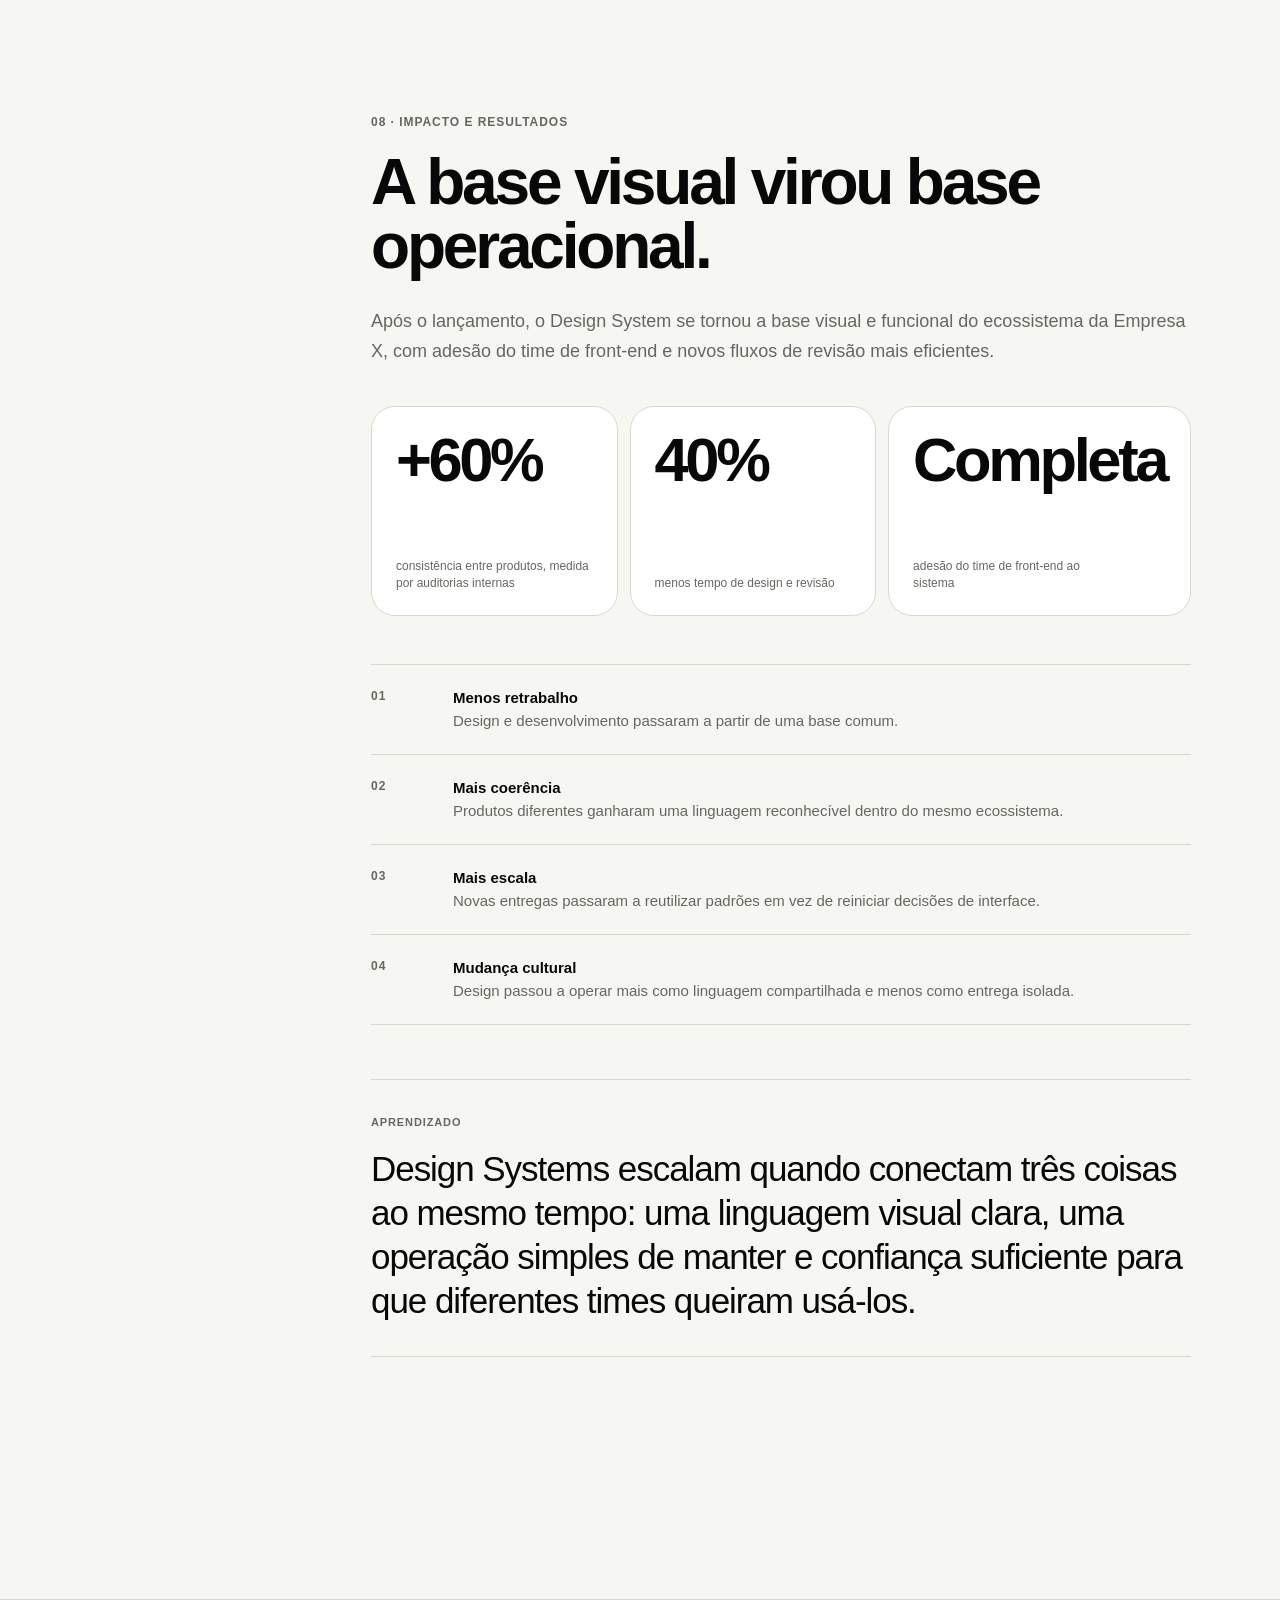
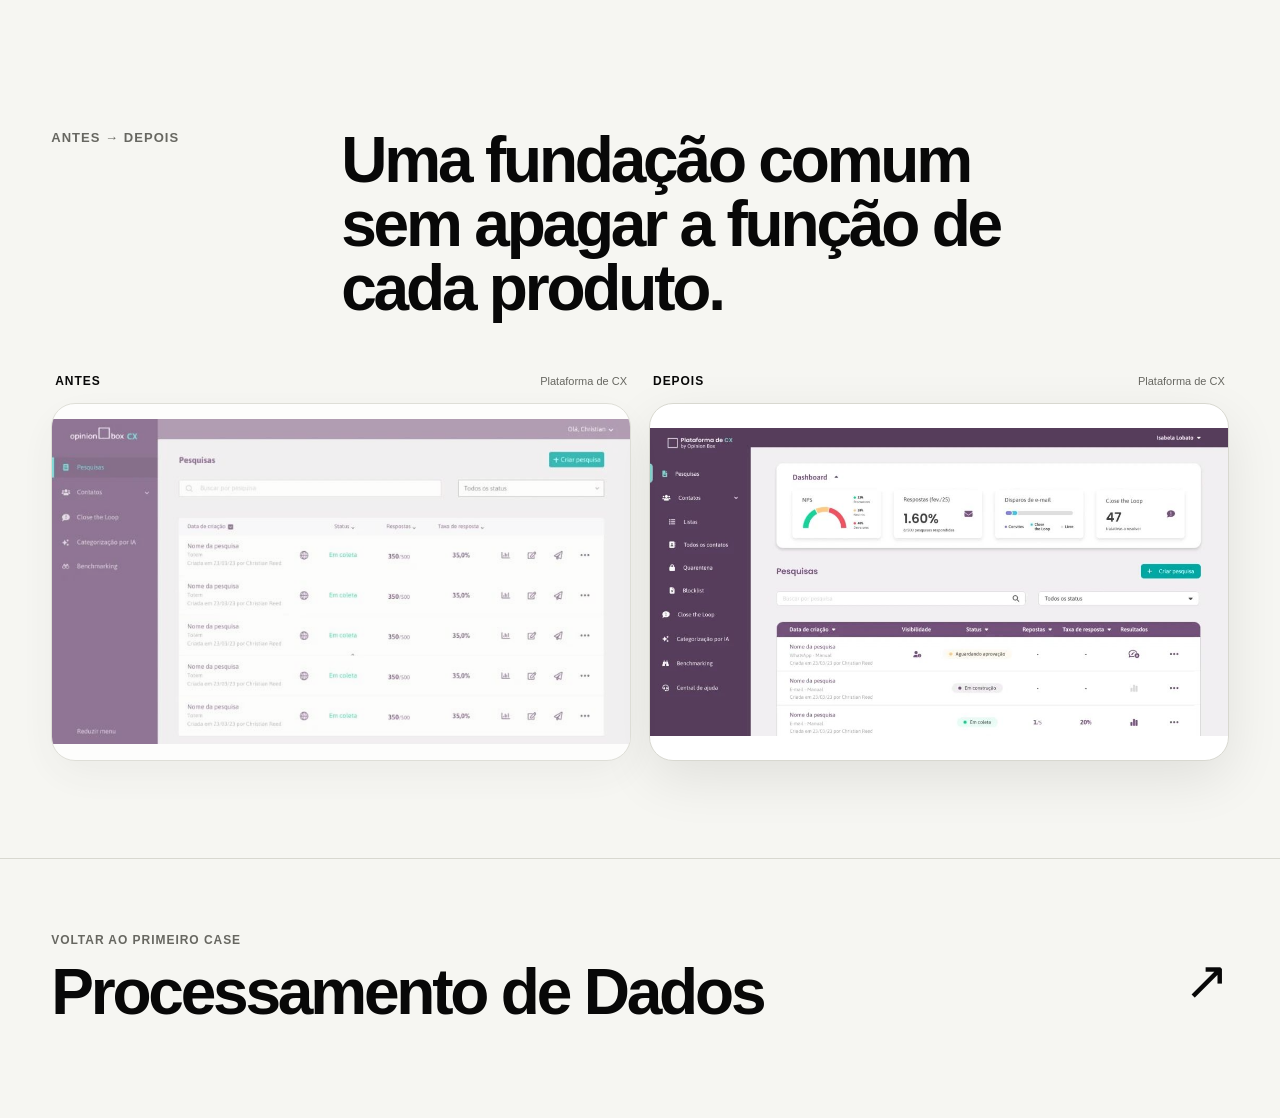
==== commit 10331f62: "Update index.html" ====
--- a/cases/design-system/index.html
+++ b/cases/design-system/index.html
@@ -18,7 +18,7 @@
   <meta property="og:image" content="https://mikebrito.com.br/assets/cases/design-system/01-capa-design-system.png" />
   <meta name="twitter:card" content="summary_large_image" />
   <meta name="twitter:title" content="Design System | Mike Brito" />
-  <meta name="twitter:description" content="Case de Product Design: unificação e escala do ecossistema da empresa." />
+  <meta name="twitter:description" content="Case de Product Design: unificação e escala do ecossistema da Empresa X." />
   <meta name="twitter:image" content="https://mikebrito.com.br/assets/cases/design-system/01-capa-design-system.png" />
   <link rel="icon" href="../../assets/favicon.svg" type="image/svg+xml" />
   <link rel="manifest" href="../../site.webmanifest" />
@@ -45,7 +45,7 @@
       <a class="back-link" href="../../index.html#cases">← Voltar para os cases</a>
       <div class="eyebrow">Case · Design Systems · Design Ops</div>
       <h1>Um Design System para fazer um ecossistema parecer um só produto.</h1>
-      <p class="case-deck">A empresa cresceu para múltiplas plataformas, mas a linguagem de interface não acompanhou esse ritmo. O resultado era fragmentação para usuários e retrabalho para os times. O desafio foi construir uma base compartilhada de componentes, tokens e governança capaz de escalar com o produto.</p>
+      <p class="case-deck">A Empresa X cresceu para múltiplas plataformas, mas a linguagem de interface não acompanhou esse ritmo. O resultado era fragmentação para usuários e retrabalho para os times. O desafio foi construir uma base compartilhada de componentes, tokens e governança capaz de escalar com o produto.</p>
 
       <div class="case-meta case-meta-editorial">
         <div class="meta-item"><span class="meta-label">Meu papel</span><span class="meta-value">Product Designer líder</span></div>
@@ -69,7 +69,7 @@
   <section class="case-punchline reveal">
     <div class="shell case-punchline-grid">
       <span class="kicker">O problema em uma frase</span>
-      <p>A empresa estava escalando produtos mais rápido do que a linguagem de interface, e cada nova frente aumentava a dívida de consistência.</p>
+      <p>A Empresa X estava escalando produtos mais rápido do que a linguagem de interface, e cada nova frente aumentava a dívida de consistência.</p>
     </div>
   </section>
 
@@ -90,7 +90,7 @@
       <section class="case-section reveal" id="resumo">
         <div class="section-number">01 · RESUMO EXECUTIVO</div>
         <h2>O Design System não nasceu para deixar as telas iguais. Nasceu para reduzir o custo de fazê-las diferentes.</h2>
-        <p class="case-lead">Produtos distintos da empresa haviam evoluído com bibliotecas, componentes e padrões próprios. O trabalho foi criar uma linguagem compartilhada que aumentasse consistência para usuários e previsibilidade para design e desenvolvimento.</p>
+        <p class="case-lead">Produtos distintos da Empresa X haviam evoluído com bibliotecas, componentes e padrões próprios. O trabalho foi criar uma linguagem compartilhada que aumentasse consistência para usuários e previsibilidade para design e desenvolvimento.</p>
 
         <div class="summary-grid summary-grid-clean">
           <div class="summary-card"><span>Desafio</span><h3>Fragmentação</h3><p>Interfaces, estados e componentes diferentes para resolver problemas semelhantes em produtos do mesmo ecossistema.</p></div>
@@ -101,8 +101,8 @@
 
       <section class="case-section reveal" id="contexto">
         <div class="section-number">02 · CONTEXTO E DESAFIO</div>
-        <h2>Cada produto parecia pertencer a uma empresa diferente.</h2>
-        <p>A empresa expandiu sua atuação para CX, áreas administrativas, plataforma de coleta, área do cliente e outras frentes. Esse crescimento aconteceu em ritmos diferentes e com bibliotecas visuais independentes.</p>
+        <h2>Cada produto parecia pertencer a uma Empresa X diferente.</h2>
+        <p>A Empresa X expandiu sua atuação para CX, áreas administrativas, plataforma de coleta, área do cliente e outras frentes. Esse crescimento aconteceu em ritmos diferentes e com bibliotecas visuais independentes.</p>
         <p>Para o usuário, a navegação entre produtos trazia mudanças de interface, comportamento e hierarquia. Para os times, o custo aparecia em componentes recriados, handoffs inconsistentes e dificuldade de manutenção.</p>
 
         <div class="quote">Como unificar o ecossistema sem criar um sistema tão rígido que impedisse os produtos de continuar evoluindo?</div>
@@ -125,7 +125,7 @@
           <div><span>03</span><p><strong>Produto</strong><br>A experiência fragmentada enfraquecia a percepção de uma plataforma única.</p></div>
         </div>
 
-        <p>Também analisamos referências como Material 3, Atlassian e IBM Carbon para entender práticas de documentação, estrutura e governança que poderiam ser adaptadas à realidade da empresa.</p>
+        <p>Também analisamos referências como Material 3, Atlassian e IBM Carbon para entender práticas de documentação, estrutura e governança que poderiam ser adaptadas à realidade da Empresa X.</p>
       </section>
 
       <section class="case-section reveal" id="estrategia">
@@ -219,7 +219,7 @@
       <section class="case-section reveal" id="resultados">
         <div class="section-number">08 · IMPACTO E RESULTADOS</div>
         <h2>A base visual virou base operacional.</h2>
-        <p>Após o lançamento, o Design System se tornou a base visual e funcional do ecossistema da empresa, com adesão do time de front-end e novos fluxos de revisão mais eficientes.</p>
+        <p>Após o lançamento, o Design System se tornou a base visual e funcional do ecossistema da Empresa X, com adesão do time de front-end e novos fluxos de revisão mais eficientes.</p>
 
         <div class="result-metrics">
           <div><strong>+60%</strong><span>consistência entre produtos, medida por auditorias internas</span></div>
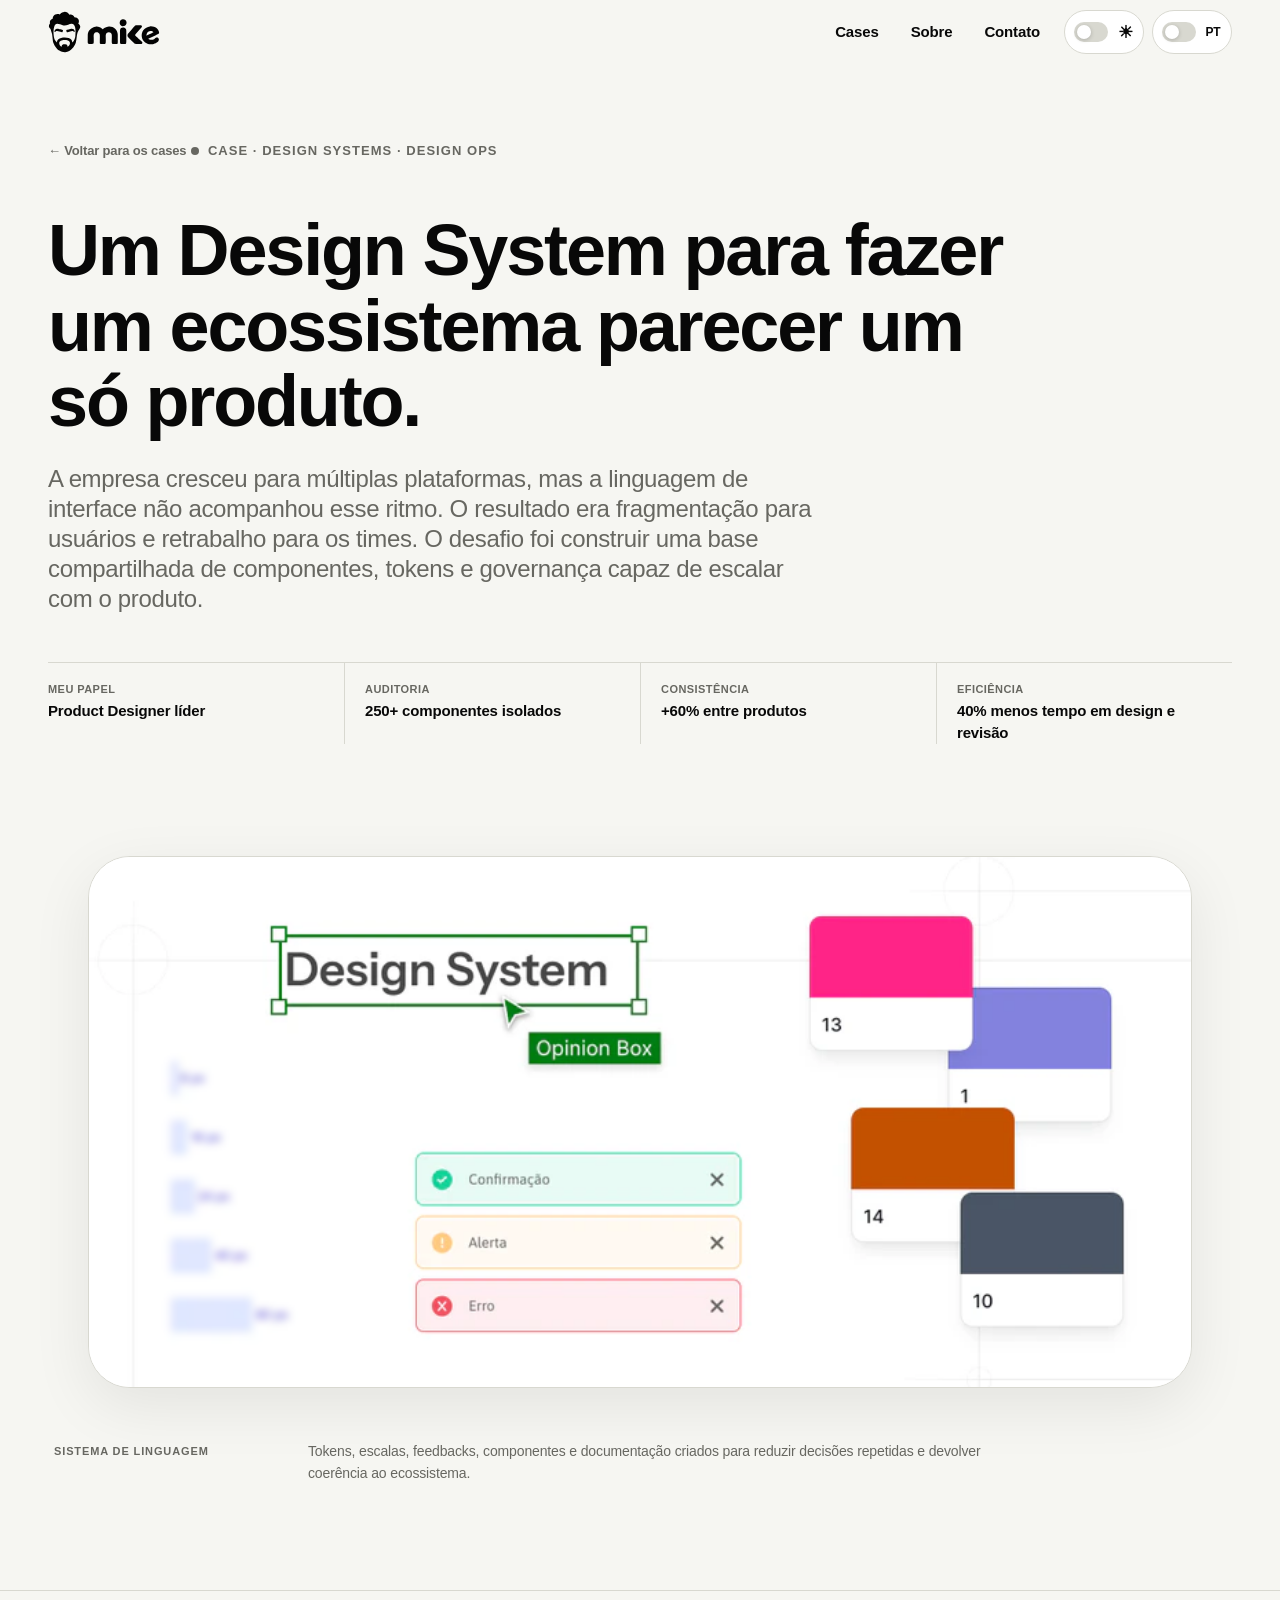
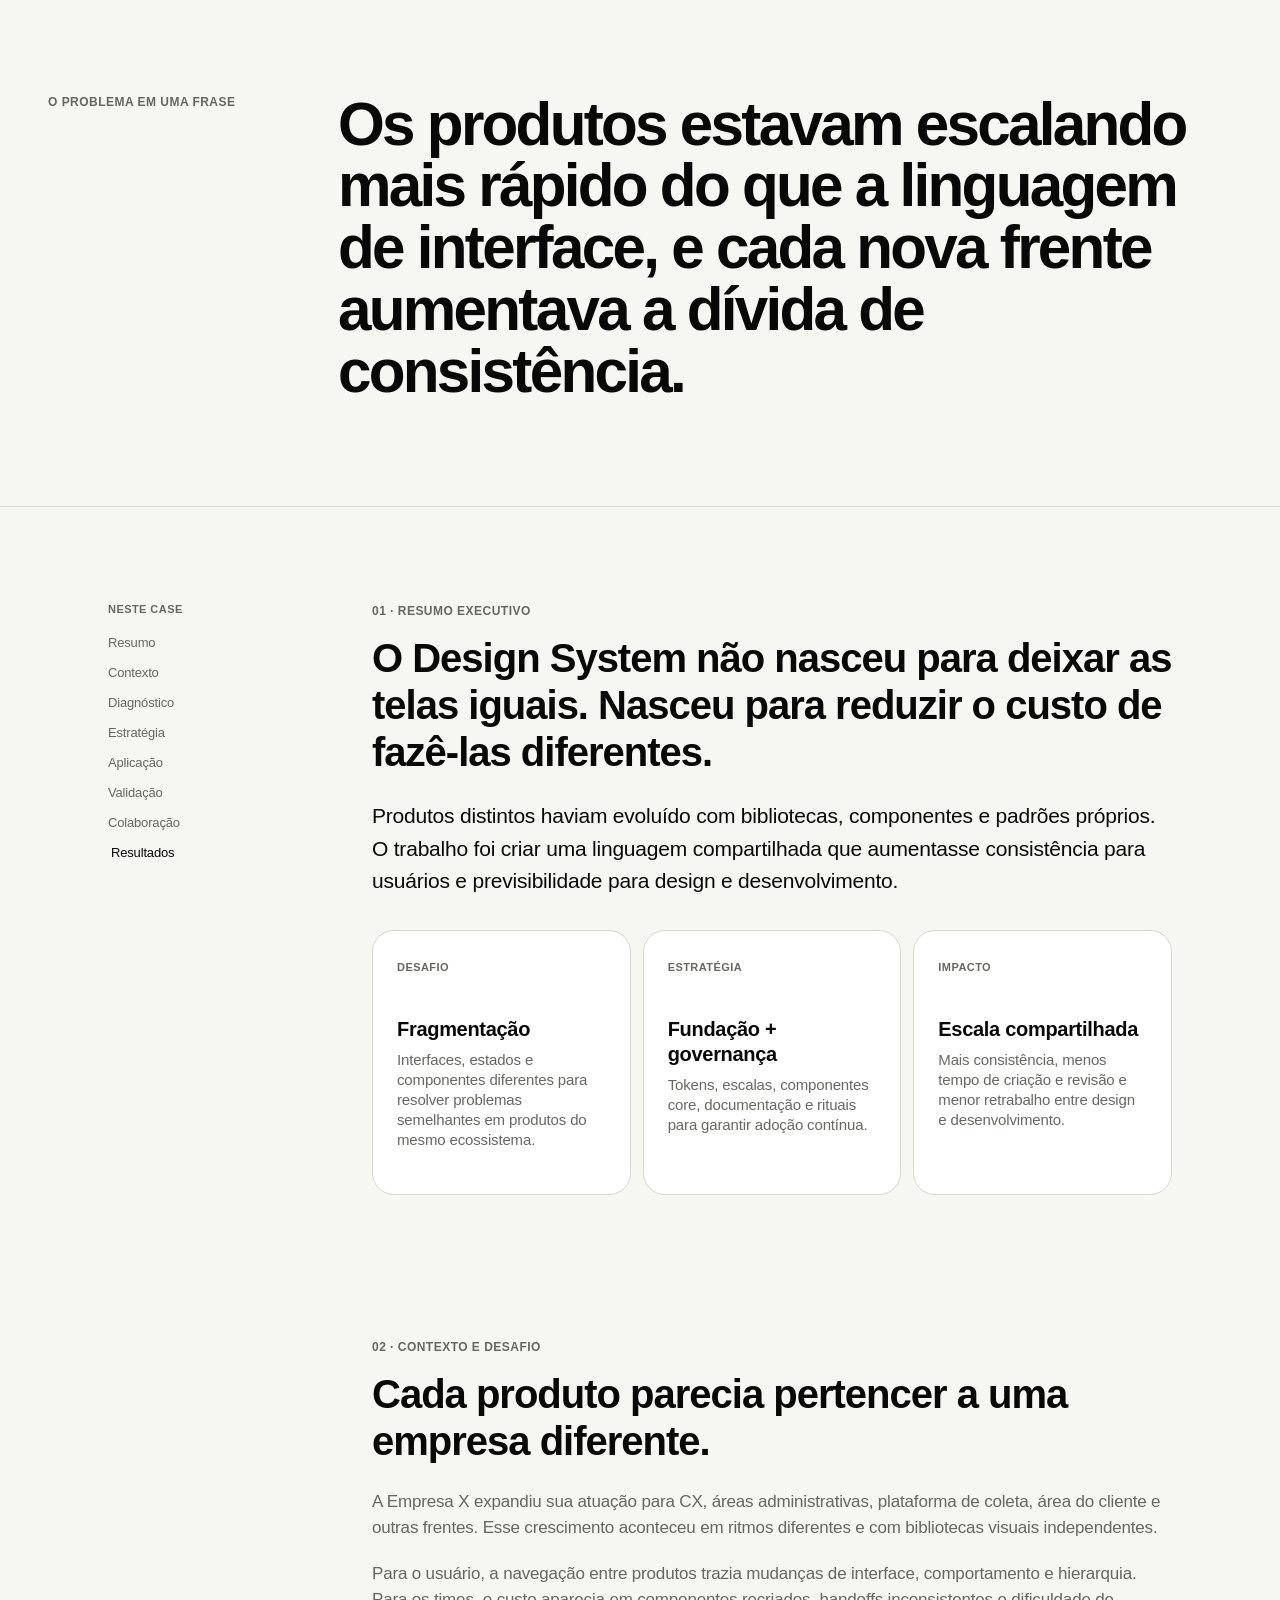
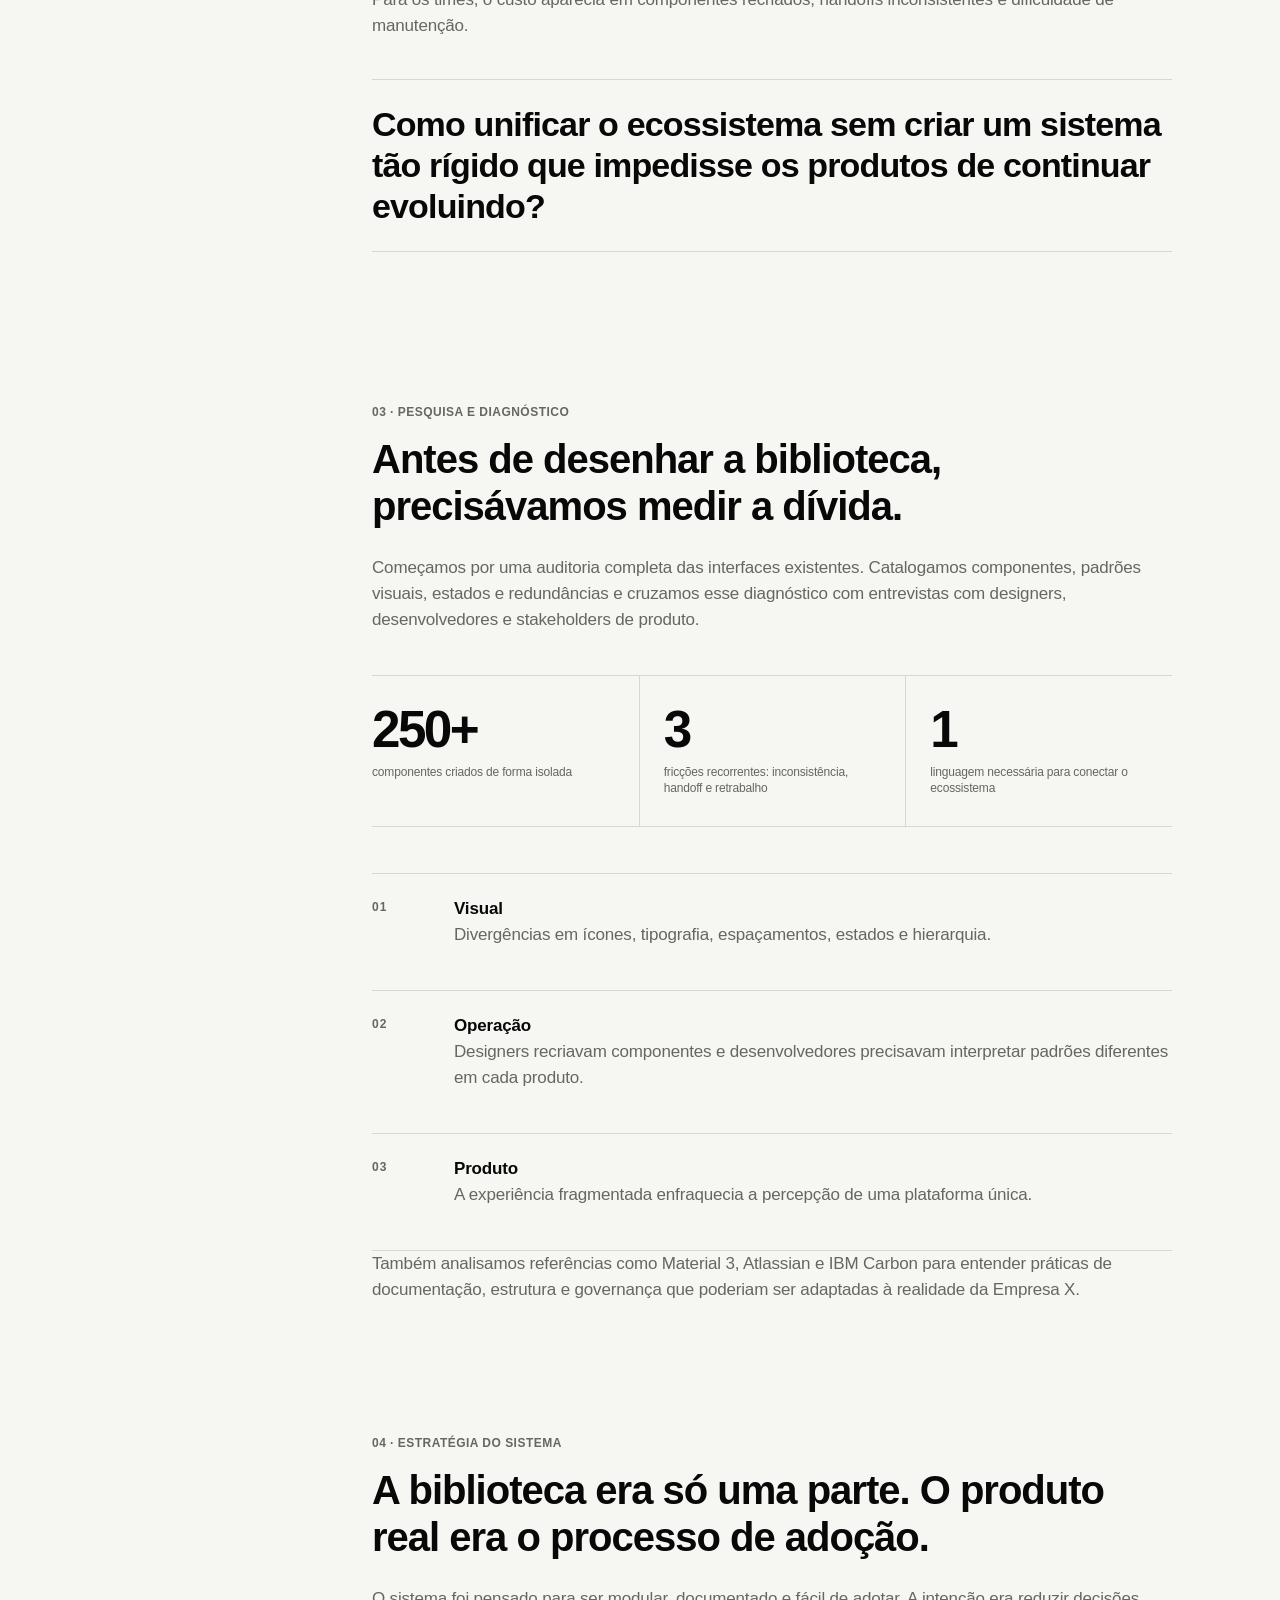
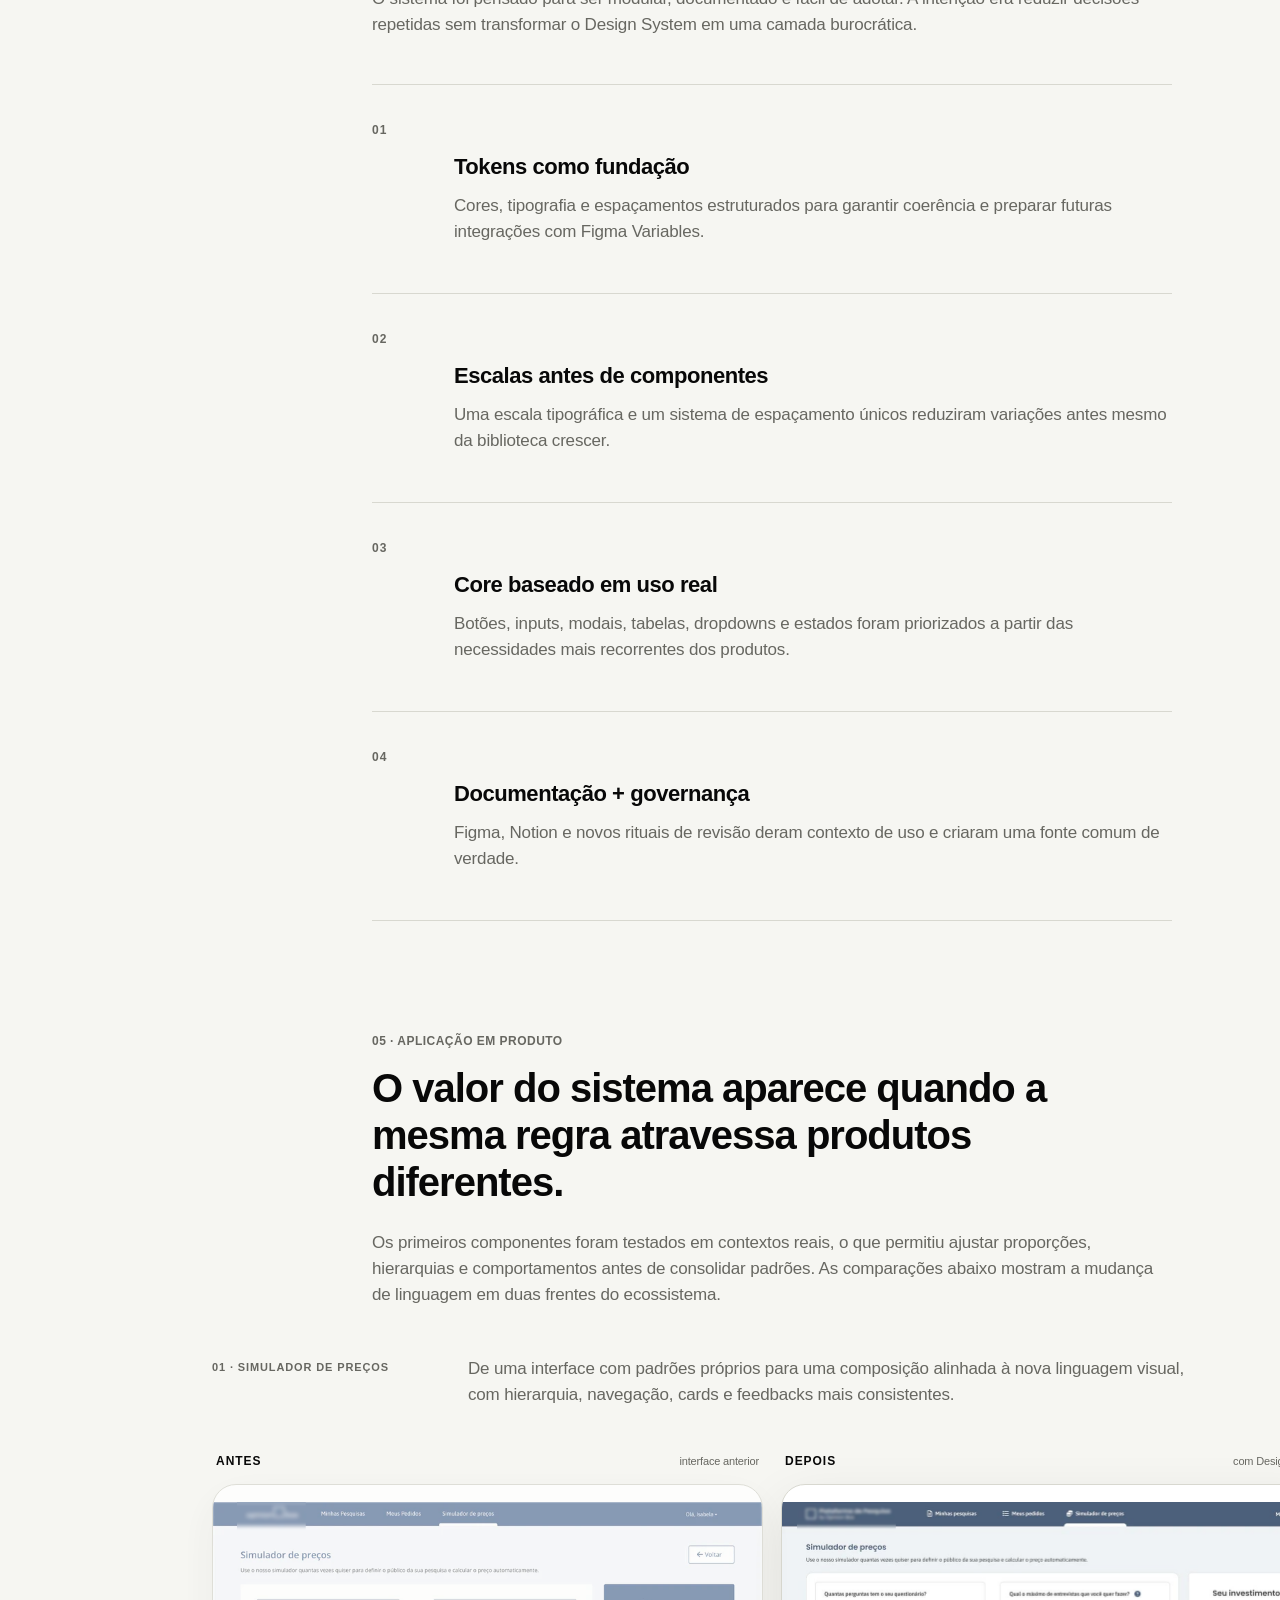
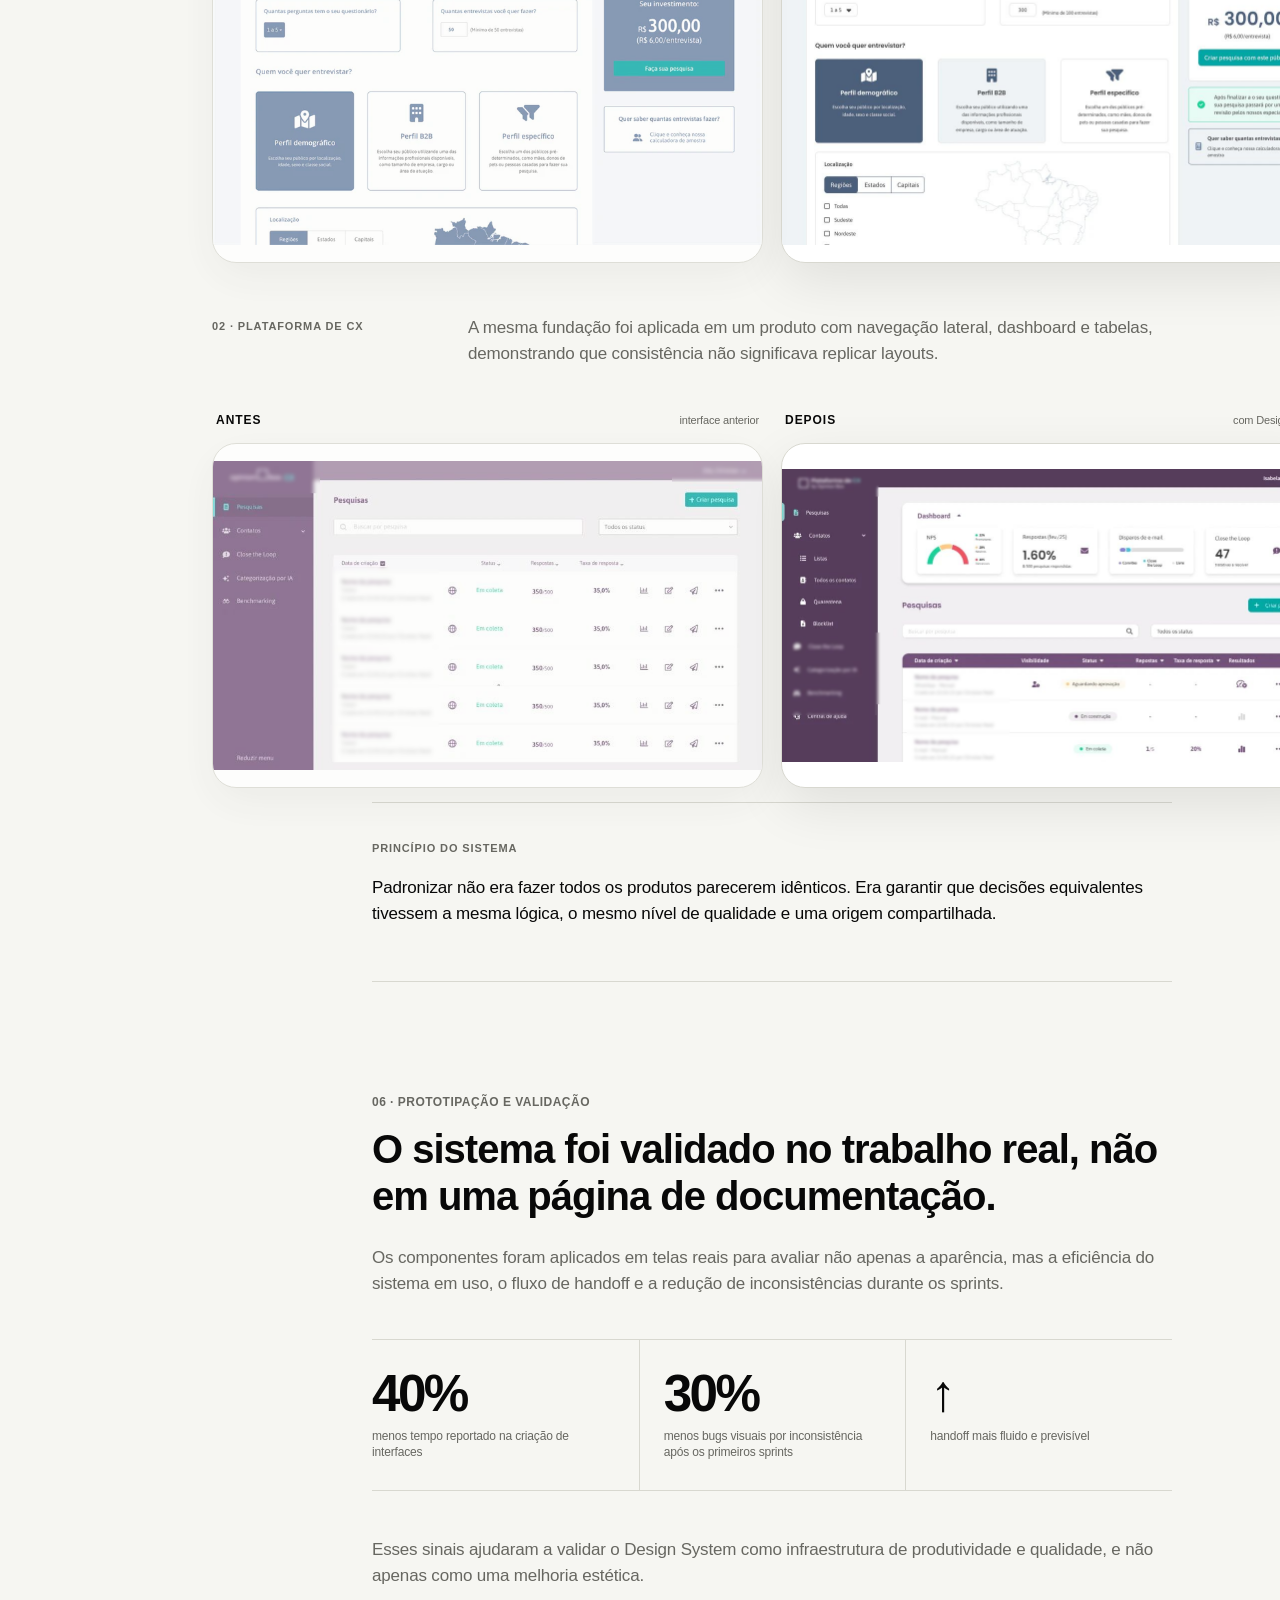
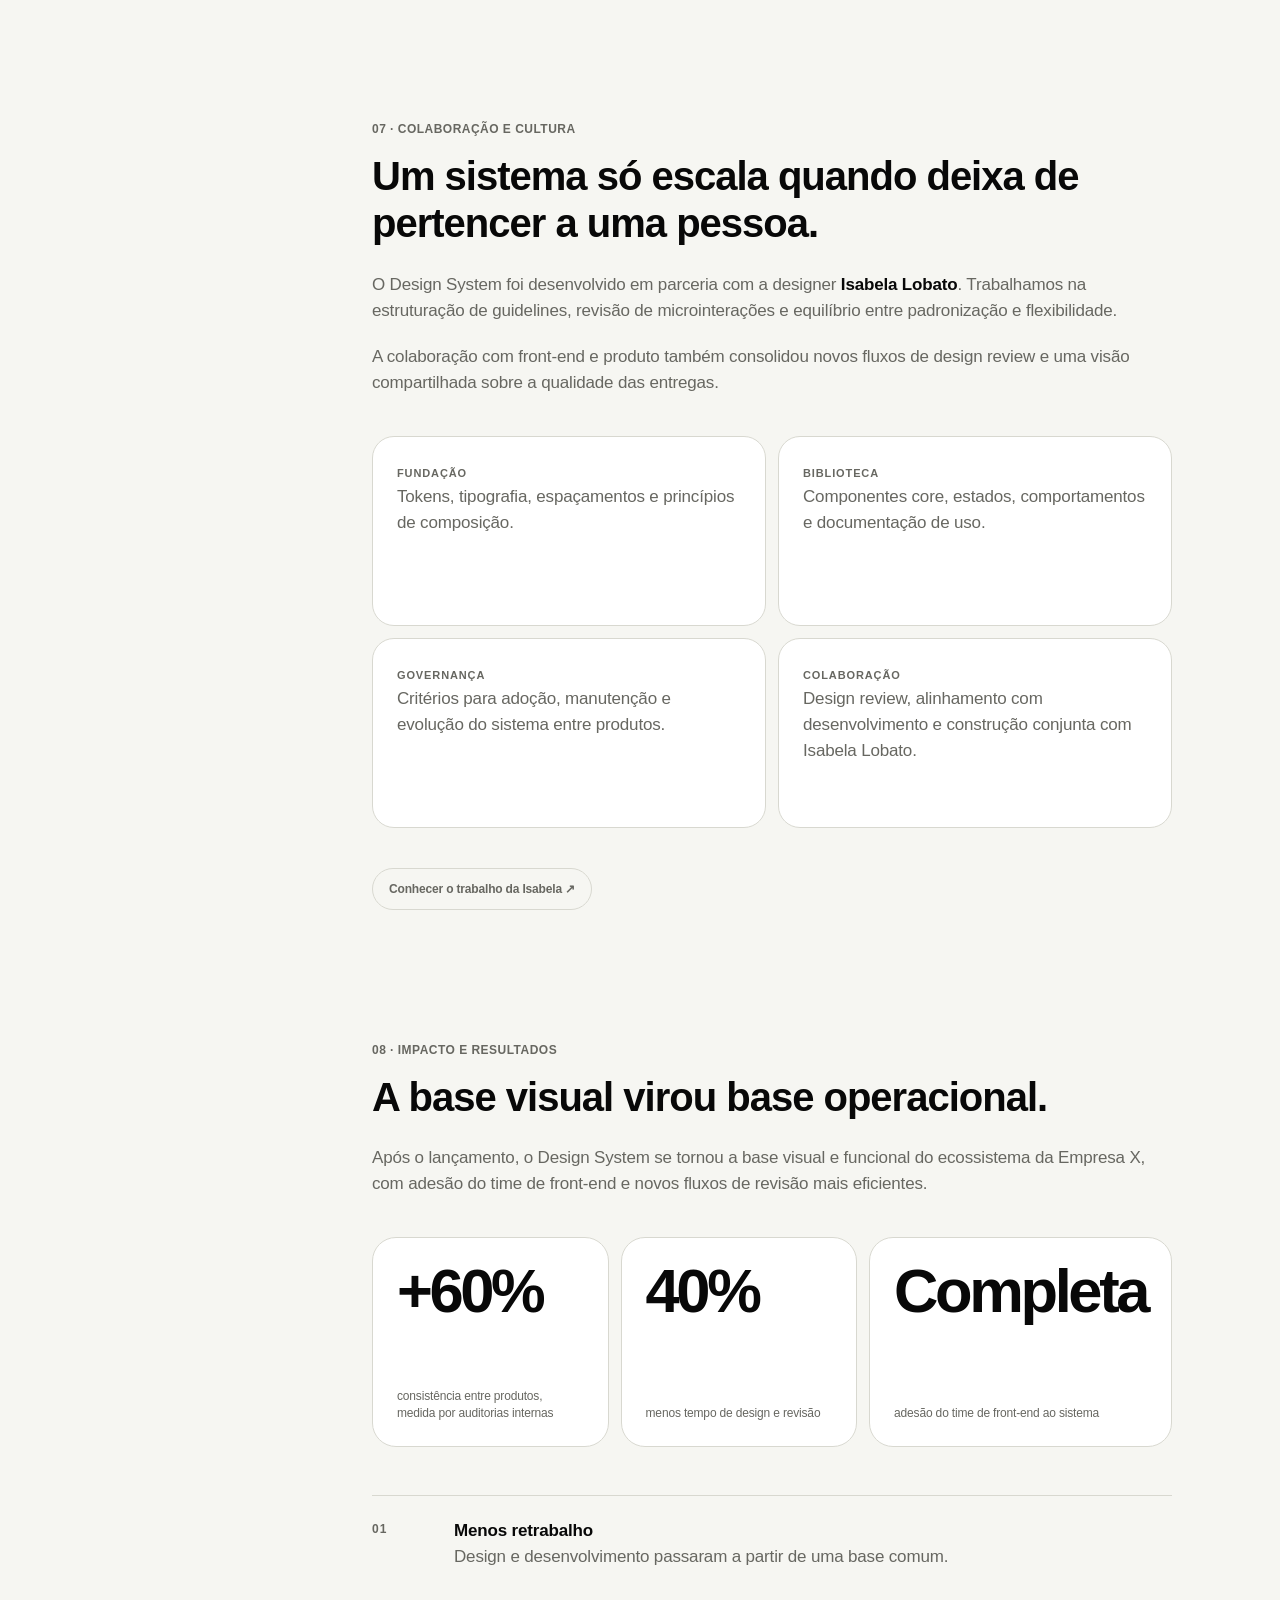
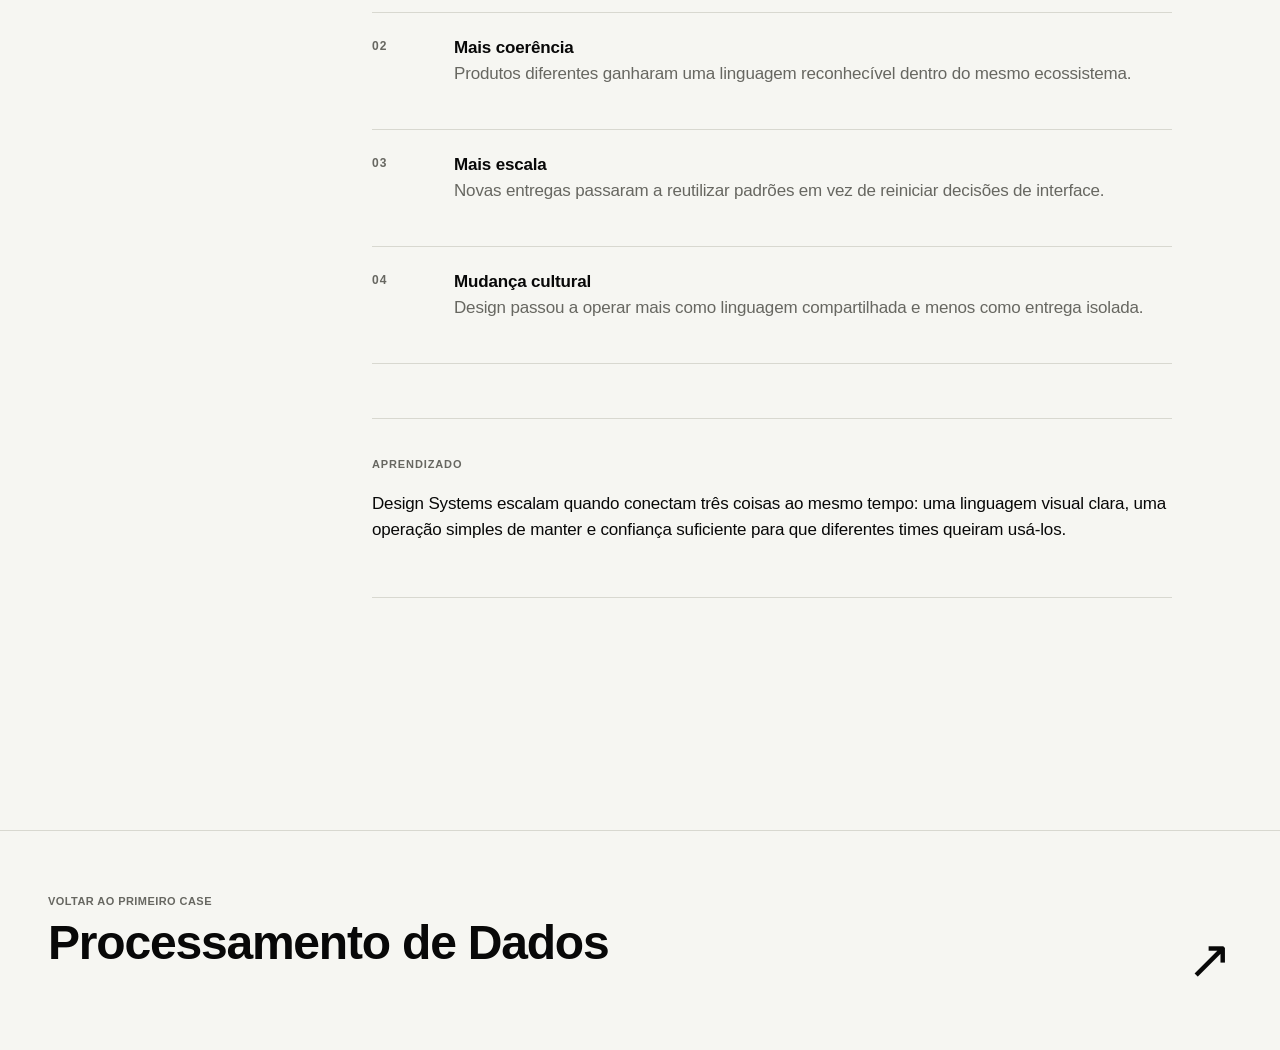
==== commit c88e4ad6: "Update index.html" ====
--- a/cases/design-system/index.html
+++ b/cases/design-system/index.html
@@ -242,22 +242,6 @@
     </article>
   </div>
 
-  <section class="case-gallery-end reveal">
-    <div class="shell">
-      <div class="gallery-end-head"><span class="kicker">Antes → Depois</span><h2>Uma fundação comum sem apagar a função de cada produto.</h2></div>
-      <div class="before-after-grid gallery-comparison">
-        <figure class="comparison-card comparison-before">
-          <div class="comparison-label"><span>Antes</span><small>Plataforma de CX</small></div>
-          <div class="media-frame"><img src="../../assets/cases/design-system/04-cx-antes.png" alt="Plataforma de CX antes do Design System" loading="lazy" /></div>
-        </figure>
-        <figure class="comparison-card comparison-after">
-          <div class="comparison-label"><span>Depois</span><small>Plataforma de CX</small></div>
-          <div class="media-frame"><img src="../../assets/cases/design-system/05-cx-depois.png" alt="Plataforma de CX depois do Design System" loading="lazy" /></div>
-        </figure>
-      </div>
-    </div>
-  </section>
-
   <section class="next-case">
     <div class="shell">
       <a href="../processamento-de-dados/">
--- a/styles.css
+++ b/styles.css
@@ -1,919 +1,593 @@
+@import url("./styles-base.css");
+
+/*
+  Apple HIG-informed rhythm layer.
+  Keeps the portfolio typeface and visual identity, while normalizing
+  type sizes, leading, control targets, margins and spacing.
+*/
+
 :root {
-  --bg: #f6f6f2;
-  --surface: #ffffff;
-  --surface-2: #ecece6;
-  --fg: #080808;
-  --muted: #676761;
-  --line: #d8d8d0;
-  --soft: #efefe9;
-  --inverse: #ffffff;
-  --shadow: 0 18px 60px rgba(0,0,0,.08);
-  --radius-sm: 16px;
-  --radius: 28px;
-  --radius-lg: 40px;
-  --max: 1240px;
-  --pad: clamp(20px, 4vw, 56px);
-  --display: "Inter", "SF Pro Display", "Segoe UI", Helvetica, Arial, sans-serif;
-  --body: "Inter", "SF Pro Text", "Segoe UI", Helvetica, Arial, sans-serif;
-}
-
-html[data-theme="dark"] {
-  --bg: #0a0a0a;
-  --surface: #111111;
-  --surface-2: #181818;
-  --fg: #f5f5f1;
-  --muted: #a9a9a2;
-  --line: #2d2d2a;
-  --soft: #171715;
-  --inverse: #080808;
-  --shadow: 0 18px 60px rgba(0,0,0,.35);
-}
-
-* { box-sizing: border-box; }
-html { scroll-behavior: smooth; }
+  --apple-space-1: 4px;
+  --apple-space-2: 8px;
+  --apple-space-3: 12px;
+  --apple-space-4: 16px;
+  --apple-space-5: 20px;
+  --apple-space-6: 24px;
+  --apple-space-8: 32px;
+  --apple-space-10: 40px;
+  --apple-space-12: 48px;
+  --apple-space-16: 64px;
+  --apple-space-20: 80px;
+  --apple-space-24: 96px;
+  --apple-space-30: 120px;
+  --pad: clamp(20px, 4vw, 48px);
+  --max: 1200px;
+}
+
 body {
-  margin: 0;
-  color: var(--fg);
-  background: var(--bg);
-  font-family: var(--body);
-  font-size: 16px;
-  line-height: 1.55;
-  -webkit-font-smoothing: antialiased;
-  text-rendering: optimizeLegibility;
-}
-
-body::selection { background: var(--fg); color: var(--bg); }
-a { color: inherit; text-decoration: none; }
-button, a { -webkit-tap-highlight-color: transparent; }
-img, svg { max-width: 100%; display: block; }
-
-.skip-link {
-  position: fixed;
-  left: 16px;
-  top: -60px;
-  z-index: 1000;
-  background: var(--fg);
-  color: var(--bg);
-  padding: 10px 14px;
-  border-radius: 999px;
-  transition: top .2s ease;
-}
-.skip-link:focus { top: 16px; }
-
-.shell { width: min(calc(100% - (var(--pad) * 2)), var(--max)); margin-inline: auto; }
-
-.site-header {
-  position: sticky;
-  top: 0;
-  z-index: 100;
-  border-bottom: 1px solid transparent;
-  transition: background .25s ease, border-color .25s ease, backdrop-filter .25s ease;
-}
-.site-header.scrolled {
-  background: color-mix(in srgb, var(--bg) 86%, transparent);
-  border-color: var(--line);
-  backdrop-filter: blur(18px);
-}
+  font-size: 17px;
+  line-height: 22px;
+  letter-spacing: -0.01em;
+}
+
+p, li { letter-spacing: -0.01em; }
+
+/* Navigation and interactive controls */
 .nav {
-  height: 82px;
-  display: flex;
-  align-items: center;
-  justify-content: space-between;
+  height: 64px;
   gap: 24px;
 }
-.brand { display: inline-flex; align-items: center; width: 112px; }
-.brand img { width: 100%; filter: none; }
-html[data-theme="dark"] .brand img { filter: invert(1); }
-.nav-links { display: flex; align-items: center; gap: 8px; }
-.nav-links a, .theme-toggle {
-  font-size: 14px;
-  font-weight: 650;
-  padding: 10px 14px;
-  border-radius: 999px;
-  border: 0;
-  background: transparent;
-  color: var(--fg);
-}
-.nav-links a:hover, .theme-toggle:hover { background: var(--soft); }
-.theme-toggle { cursor: pointer; width: 42px; height: 42px; display: grid; place-items: center; padding: 0; }
-.theme-toggle span { font-size: 17px; line-height: 1; }
-
+
+.nav-links { gap: 8px; }
+
+.nav-links a,
+.theme-toggle,
+.switch-control {
+  min-height: 44px;
+  font-size: 15px;
+  line-height: 20px;
+  letter-spacing: -0.01em;
+}
+
+.nav-links a { padding: 0 12px; display: inline-flex; align-items: center; }
+.theme-toggle { width: 44px; height: 44px; }
+.site-controls { gap: 8px !important; }
+.switch-control,
+.theme-toggle {
+  height: 44px !important;
+  min-height: 44px !important;
+  padding: 0 12px !important;
+}
+
+/* Home hero */
 .hero {
-  min-height: calc(100svh - 82px);
-  display: grid;
-  align-items: center;
-  padding: clamp(54px, 8vw, 110px) 0 86px;
-}
-.hero-grid { display: grid; grid-template-columns: 1.4fr .6fr; gap: clamp(40px, 7vw, 100px); align-items: end; }
-.eyebrow {
+  min-height: calc(100svh - 64px);
+  padding: 96px 0 80px;
+}
+
+.hero-grid {
+  gap: 64px;
+  align-items: end;
+}
+
+.hero h1 {
+  font-size: clamp(56px, 6.2vw, 80px);
+  line-height: 1.05;
+  letter-spacing: -0.03em;
+  max-width: 900px;
+}
+
+.hero-copy { max-width: 400px; }
+
+.hero-copy p {
+  margin: 0 0 24px;
+  font-size: 17px;
+  line-height: 24px;
+  letter-spacing: -0.01em;
+}
+
+.cta-row { gap: 12px; }
+
+.btn {
+  min-height: 44px;
+  padding: 0 16px;
+  gap: 8px;
+  font-size: 15px;
+  line-height: 20px;
+  letter-spacing: -0.01em;
+}
+
+/* Signal strip */
+.signal { padding: 24px 0; }
+.signal + .signal { padding-left: 32px; }
+.signal strong {
+  font-size: 28px;
+  line-height: 34px;
+  letter-spacing: -0.02em;
+  margin-bottom: 4px;
+}
+.signal span {
+  font-size: 13px;
+  line-height: 18px;
+  letter-spacing: -0.01em;
+}
+
+/* Section rhythm */
+.section,
+.statement {
+  padding-top: 120px;
+  padding-bottom: 120px;
+}
+
+.section-head {
+  gap: 32px;
+  margin-bottom: 48px;
+}
+
+.section-head h2,
+.statement h2 {
+  font-size: clamp(40px, 4.4vw, 52px);
+  line-height: 1.08;
+  letter-spacing: -0.025em;
+  max-width: 900px;
+}
+
+.kicker {
+  font-size: 12px;
+  line-height: 16px;
+  letter-spacing: 0.04em;
+}
+
+/* Home headings generated by script */
+.home-section-head {
+  display: block !important;
+  grid-template-columns: 1fr !important;
+  text-align: left !important;
+  margin-bottom: 48px !important;
+}
+.home-section-head h2 {
+  max-width: none !important;
+  text-align: left !important;
+  font-size: clamp(40px, 4.4vw, 52px) !important;
+  line-height: 1.08 !important;
+  letter-spacing: -0.025em !important;
+}
+#cases .home-section-head h2 { white-space: nowrap !important; }
+.home-statement-grid {
+  display: block !important;
+  grid-template-columns: 1fr !important;
+  text-align: left !important;
+}
+.home-statement-grid > div { max-width: 820px !important; }
+.home-statement-grid h2 { text-align: left !important; }
+
+/* Case guidance on home */
+.case-guidance {
+  gap: 80px !important;
+}
+.case-guidance-group {
+  gap: 24px !important;
+}
+.case-guidance-copy {
+  max-width: none !important;
+  margin: 0 !important;
+  font-size: 17px !important;
+  line-height: 22px !important;
+  letter-spacing: -0.01em !important;
+  white-space: nowrap !important;
+}
+.case-guidance-cards {
+  gap: 16px !important;
+}
+
+/* Project cards */
+.work-grid { gap: 16px; }
+
+.case-card {
+  min-height: 440px;
+  padding: 32px;
+}
+.case-card.large { min-height: 460px; }
+
+.card-content { max-width: 720px; }
+.case-card.large .card-content { max-width: 800px; }
+
+.card-index {
+  font-size: 12px;
+  line-height: 16px;
+  letter-spacing: 0.04em;
+}
+
+.card-title {
+  margin: 24px 0 16px;
+  font-size: clamp(38px, 4vw, 48px);
+  line-height: 1.08;
+  letter-spacing: -0.025em;
+}
+
+.half .card-title {
+  font-size: clamp(32px, 3vw, 40px);
+  line-height: 1.1;
+}
+
+.card-desc {
+  max-width: 620px;
+  margin: 0 0 20px;
+  font-size: 17px;
+  line-height: 24px;
+  letter-spacing: -0.01em;
+}
+
+.card-tags { gap: 8px; }
+.tag {
+  padding: 5px 10px;
+  font-size: 12px;
+  line-height: 16px;
+  letter-spacing: 0;
+}
+
+.card-footer {
+  gap: 24px;
+  padding-top: 64px;
+}
+.case-stats { gap: 32px; }
+.case-stat { min-width: 88px; }
+.case-stat strong {
+  font-size: 28px;
+  line-height: 34px;
+  letter-spacing: -0.02em;
+  margin-bottom: 4px;
+}
+.case-stat span {
+  font-size: 12px;
+  line-height: 16px;
+}
+
+.case-cta {
+  min-height: 44px;
+  padding: 0 16px;
+  gap: 10px;
+  font-size: 13px;
+  line-height: 18px;
+  letter-spacing: -0.01em;
+}
+
+/* About */
+.statement-grid { gap: 32px; }
+.statement p {
+  max-width: 720px;
+  margin: 24px 0 0;
+  font-size: 17px;
+  line-height: 26px;
+  letter-spacing: -0.01em;
+}
+
+/* Working principles */
+.practice-grid { border-radius: 20px; }
+.practice {
+  min-height: 220px;
+  padding: 32px 24px;
+}
+.practice .n {
+  font-size: 12px;
+  line-height: 16px;
+}
+.practice h3 {
+  margin: 48px 0 8px;
+  font-size: 22px;
+  line-height: 28px;
+  letter-spacing: -0.02em;
+}
+.practice p {
+  font-size: 15px;
+  line-height: 20px;
+  letter-spacing: -0.01em;
+}
+
+/* Contact */
+.contact { padding: 120px 0 40px; }
+.contact-box {
+  min-height: 480px;
+  padding: 64px;
+}
+.contact-box h2 {
+  max-width: 800px;
+  font-size: clamp(52px, 6vw, 72px);
+  line-height: 1.04;
+  letter-spacing: -0.03em;
+}
+.contact-bottom { gap: 24px; }
+.contact-bottom p {
+  font-size: 17px;
+  line-height: 24px;
+}
+.contact-links { gap: 8px; }
+.contact-links a {
+  min-height: 44px;
+  padding: 0 16px;
   display: inline-flex;
   align-items: center;
-  gap: 9px;
-  font-size: 13px;
-  font-weight: 750;
-  letter-spacing: .08em;
-  text-transform: uppercase;
-  color: var(--muted);
-  margin-bottom: 26px;
-}
-.eyebrow::before { content: ""; width: 8px; height: 8px; border-radius: 50%; background: currentColor; }
-.hero h1, .case-hero h1 {
-  margin: 0;
-  font-family: var(--display);
-  font-size: clamp(54px, 8vw, 118px);
-  line-height: .91;
-  letter-spacing: -.065em;
-  font-weight: 800;
-  max-width: 1100px;
-}
-.hero h1 .outline { color: transparent; -webkit-text-stroke: 1.5px var(--fg); }
-.hero-copy { max-width: 420px; }
-.hero-copy p { margin: 0 0 28px; color: var(--muted); font-size: clamp(18px, 2vw, 22px); line-height: 1.45; letter-spacing: -.02em; }
-.cta-row { display: flex; flex-wrap: wrap; gap: 10px; }
-.btn {
-  display: inline-flex;
-  align-items: center;
-  justify-content: center;
-  gap: 10px;
-  min-height: 50px;
-  padding: 0 18px;
-  border-radius: 999px;
-  border: 1px solid var(--line);
-  font-size: 14px;
-  font-weight: 750;
-  transition: transform .2s ease, background .2s ease, color .2s ease, border-color .2s ease;
-}
-.btn:hover { transform: translateY(-2px); }
-.btn-primary { background: var(--fg); color: var(--bg); border-color: var(--fg); }
-.btn-secondary { background: transparent; }
-.btn .arrow { transition: transform .2s ease; }
-.btn:hover .arrow { transform: translate(2px,-2px); }
-
-.signal-strip { border-block: 1px solid var(--line); }
-.signal-grid { display: grid; grid-template-columns: repeat(3, 1fr); }
-.signal { padding: 26px 0; }
-.signal + .signal { border-left: 1px solid var(--line); padding-left: clamp(24px, 4vw, 56px); }
-.signal strong { display: block; font-size: clamp(24px, 3vw, 36px); line-height: 1; letter-spacing: -.04em; margin-bottom: 7px; }
-.signal span { color: var(--muted); font-size: 14px; }
-
-.section { padding: clamp(86px, 10vw, 150px) 0; }
-.section-head { display: grid; grid-template-columns: .55fr 1.45fr; gap: 40px; align-items: start; margin-bottom: clamp(44px, 6vw, 84px); }
-.kicker { font-size: 13px; font-weight: 750; text-transform: uppercase; letter-spacing: .08em; color: var(--muted); }
-.section-head h2, .statement h2 {
-  margin: 0;
-  font-size: clamp(42px, 6vw, 84px);
-  line-height: .98;
-  letter-spacing: -.055em;
-  font-weight: 780;
-  max-width: 900px;
-}
-
-.work-grid {
-  display: grid;
-  grid-template-columns: repeat(12, 1fr);
-  gap: 18px;
-}
-
-.case-card {
-  position: relative;
-  overflow: hidden;
-  grid-column: span 6;
-  min-height: 480px;
-  border-radius: var(--radius-lg);
-  background: var(--surface);
-  border: 1px solid var(--line);
-  padding: clamp(30px, 4vw, 50px);
-  display: flex;
-  flex-direction: column;
-  justify-content: space-between;
-  isolation: isolate;
-  transition: transform .3s cubic-bezier(.2,.8,.2,1), border-color .3s ease, box-shadow .3s ease;
-}
-
-.case-card::before {
-  content: "";
-  position: absolute;
-  width: 300px;
-  height: 300px;
-  border: 1px solid var(--line);
-  border-radius: 50%;
-  right: -150px;
-  bottom: -170px;
-  z-index: -1;
-  opacity: .6;
-}
-
-.case-card::after {
-  content: attr(data-number);
-  position: absolute;
-  right: clamp(22px, 3vw, 42px);
-  bottom: 16px;
-  z-index: -1;
-  font-size: clamp(110px, 15vw, 210px);
-  line-height: .72;
-  letter-spacing: -.09em;
-  font-weight: 800;
-  color: var(--fg);
-  opacity: .035;
-  pointer-events: none;
-}
-
-.case-card:hover {
-  transform: translateY(-4px);
-  border-color: color-mix(in srgb, var(--fg) 24%, var(--line));
-  box-shadow: 0 18px 48px rgba(0,0,0,.07);
-}
-
-.case-card.large {
-  grid-column: span 12;
-  min-height: 500px;
-}
-
-.card-content {
-  position: relative;
-  z-index: 1;
-  max-width: 720px;
-}
-
-.case-card.large .card-content { max-width: 820px; }
-
-.card-index {
-  font-size: 12px;
-  font-weight: 800;
-  letter-spacing: .09em;
-  color: var(--muted);
-}
-
-.card-title {
-  margin: 22px 0 16px;
-  font-size: clamp(38px, 4.8vw, 68px);
-  line-height: .98;
-  letter-spacing: -.05em;
-  max-width: 820px;
-}
-
-.half .card-title {
-  font-size: clamp(34px, 3.4vw, 50px);
-  max-width: 560px;
-}
-
-.card-desc {
-  color: var(--muted);
+  font-size: 13px;
+  line-height: 18px;
+  letter-spacing: -0.01em;
+}
+.site-footer {
+  padding: 24px 0 40px;
+  gap: 20px;
+  font-size: 13px;
+  line-height: 18px;
+}
+
+/* Case-study pages */
+.back-link {
+  min-height: 44px;
+  margin-bottom: 40px;
+  gap: 8px;
+  font-size: 13px;
+  line-height: 18px;
+}
+
+.case-hero { padding: 64px 0 80px; }
+.case-hero .eyebrow { margin-bottom: 20px; }
+.case-hero h1 {
+  font-size: clamp(48px, 6vw, 72px);
+  line-height: 1.05;
+  letter-spacing: -0.03em;
+  max-width: 1000px;
+}
+.case-deck {
+  max-width: 780px;
+  margin: 24px 0 0;
+  font-size: clamp(20px, 2vw, 24px);
+  line-height: 30px;
+  letter-spacing: -0.015em;
+}
+.case-meta {
+  margin-top: 48px;
+}
+.meta-item { padding: 20px 20px 0 0; }
+.meta-item + .meta-item { padding-left: 20px; }
+.meta-label {
+  margin-bottom: 4px;
+  font-size: 11px;
+  line-height: 13px;
+  letter-spacing: 0.04em;
+}
+.meta-value {
+  font-size: 15px;
+  line-height: 20px;
+}
+
+.case-cover { min-height: 560px; }
+.cover-label {
+  left: 24px;
+  top: 24px;
+  font-size: 12px;
+  line-height: 16px;
+  letter-spacing: 0.04em;
+}
+
+.case-layout {
+  grid-template-columns: 200px minmax(0, 800px);
+  gap: 64px;
+  padding: 96px 0 120px;
+}
+.case-toc { top: 104px; }
+.case-toc-title {
+  margin-bottom: 12px;
+  font-size: 11px;
+  line-height: 13px;
+  letter-spacing: 0.04em;
+}
+.case-toc a {
+  padding: 6px 0;
+  font-size: 13px;
+  line-height: 18px;
+}
+
+.case-section {
+  padding-bottom: 80px;
+  scroll-margin-top: 104px;
+}
+.case-section .section-number {
+  margin-bottom: 16px;
+  font-size: 12px;
+  line-height: 16px;
+  letter-spacing: 0.04em;
+}
+.case-section h2 {
+  margin: 0 0 24px;
+  font-size: clamp(32px, 4vw, 40px);
+  line-height: 1.18;
+  letter-spacing: -0.025em;
+}
+.case-section h3 {
+  margin: 40px 0 12px;
+  font-size: 22px;
+  line-height: 28px;
+  letter-spacing: -0.02em;
+}
+.case-section p {
+  margin: 0 0 20px;
   font-size: 17px;
-  line-height: 1.5;
-  max-width: 650px;
-  margin: 0 0 24px;
-}
-
-.card-tags {
-  display: flex;
-  flex-wrap: wrap;
-  gap: 8px;
-}
-
-.tag {
-  padding: 7px 10px;
-  border: 1px solid var(--line);
-  border-radius: 999px;
+  line-height: 26px;
+  letter-spacing: -0.01em;
+}
+.case-section ul { margin-top: 20px; }
+.case-section li {
+  padding: 14px 0 14px 24px;
+  font-size: 16px;
+  line-height: 22px;
+}
+
+.quote {
+  margin: 40px 0;
+  padding: 24px 0;
+  font-size: clamp(28px, 3vw, 34px);
+  line-height: 41px;
+  letter-spacing: -0.025em;
+}
+
+.summary-grid,
+.metric-grid,
+.process-steps { gap: 12px; margin-top: 32px; margin-bottom: 32px; }
+.summary-card,
+.process-card {
+  min-height: 200px;
+  padding: 24px;
+}
+.summary-card span {
   font-size: 11px;
-  font-weight: 700;
-  background: color-mix(in srgb, var(--surface) 92%, transparent);
-}
-
-.card-footer {
-  position: relative;
-  z-index: 1;
-  display: flex;
-  align-items: end;
-  justify-content: space-between;
-  gap: 28px;
-  padding-top: clamp(54px, 7vw, 90px);
-}
-
-.case-stats {
-  display: flex;
-  gap: clamp(24px, 4vw, 54px);
-  flex-wrap: wrap;
-}
-
-.case-stat { min-width: 92px; }
-
-.case-stat strong {
-  display: block;
-  font-size: clamp(23px, 2.5vw, 34px);
-  line-height: 1;
-  letter-spacing: -.04em;
-  margin-bottom: 6px;
-}
-
-.case-stat span {
-  display: block;
-  color: var(--muted);
-  font-size: 12px;
-  line-height: 1.25;
-}
-
-.case-cta {
-  flex: 0 0 auto;
-  display: inline-flex;
-  align-items: center;
-  justify-content: center;
-  gap: 14px;
-  min-height: 48px;
-  padding: 0 18px;
-  border-radius: 999px;
-  background: var(--fg);
-  color: var(--bg);
-  font-size: 13px;
-  font-weight: 800;
-  transition: transform .2s ease, gap .2s ease;
-}
-
-.case-cta span {
-  font-size: 17px;
-  line-height: 1;
-  transition: transform .2s ease;
-}
-
-.case-cta:hover { gap: 18px; }
-.case-cta:hover span { transform: translate(2px,-2px); }
-
-.statement { border-block: 1px solid var(--line); padding: clamp(80px, 10vw, 150px) 0; }
-.statement-grid { display: grid; grid-template-columns: .5fr 1.5fr; gap: 40px; }
-.statement p { max-width: 760px; color: var(--muted); font-size: clamp(19px, 2vw, 24px); margin: 28px 0 0; }
-
-.practice-grid { display: grid; grid-template-columns: repeat(4, 1fr); gap: 1px; background: var(--line); border: 1px solid var(--line); border-radius: var(--radius); overflow: hidden; }
-.practice { background: var(--bg); padding: 34px 28px 38px; min-height: 240px; }
-.practice .n { font-size: 12px; color: var(--muted); font-weight: 800; }
-.practice h3 { font-size: 26px; line-height: 1; letter-spacing: -.035em; margin: 56px 0 12px; }
-.practice p { color: var(--muted); margin: 0; font-size: 14px; }
-
-.contact {
-  padding: clamp(90px, 12vw, 170px) 0 50px;
-}
-.contact-box {
-  background: var(--fg);
-  color: var(--bg);
-  border-radius: var(--radius-lg);
-  padding: clamp(34px, 7vw, 90px);
-  min-height: 520px;
-  display: flex;
-  flex-direction: column;
-  justify-content: space-between;
-  position: relative;
-  overflow: hidden;
-}
-.contact-box::after { content: ""; width: 420px; height: 420px; border: 1px solid color-mix(in srgb, var(--bg) 30%, transparent); border-radius: 50%; position: absolute; right: -120px; top: -110px; box-shadow: 0 0 0 70px rgba(255,255,255,.03), 0 0 0 140px rgba(255,255,255,.02); }
-.contact-box h2 { margin: 0; font-size: clamp(52px, 8vw, 108px); line-height: .9; letter-spacing: -.065em; max-width: 850px; position: relative; z-index: 2; }
-.contact-bottom { position: relative; z-index: 2; display: flex; justify-content: space-between; gap: 28px; align-items: end; }
-.contact-bottom p { max-width: 520px; opacity: .68; margin: 0; font-size: 18px; }
-.contact-links { display: flex; gap: 10px; flex-wrap: wrap; justify-content: flex-end; }
-.contact-links a { padding: 12px 16px; border: 1px solid color-mix(in srgb, var(--bg) 28%, transparent); border-radius: 999px; font-size: 13px; font-weight: 750; }
-.site-footer { padding: 28px 0 42px; color: var(--muted); font-size: 13px; display: flex; justify-content: space-between; gap: 20px; }
-
-/* Case pages */
-.case-main { overflow: clip; }
-.back-link { display: inline-flex; gap: 8px; align-items: center; font-size: 13px; font-weight: 750; color: var(--muted); margin-bottom: 54px; }
-.back-link:hover { color: var(--fg); }
-.case-hero { padding: 70px 0 86px; }
-.case-hero .eyebrow { margin-bottom: 20px; }
-.case-hero h1 { font-size: clamp(58px, 8vw, 112px); max-width: 1180px; }
-.case-deck { margin: 36px 0 0; max-width: 840px; color: var(--muted); font-size: clamp(20px, 2.4vw, 30px); line-height: 1.35; letter-spacing: -.025em; }
-.case-meta { margin-top: 70px; display: grid; grid-template-columns: repeat(4, 1fr); border-top: 1px solid var(--line); }
-.meta-item { padding: 22px 24px 0 0; }
-.meta-item + .meta-item { padding-left: 24px; border-left: 1px solid var(--line); }
-.meta-label { display:block; color: var(--muted); font-size: 11px; text-transform: uppercase; letter-spacing: .08em; font-weight: 800; margin-bottom: 7px; }
-.meta-value { font-size: 15px; font-weight: 700; }
-
-.case-cover { min-height: 620px; border-radius: var(--radius-lg); border: 1px solid var(--line); background: var(--surface); position: relative; overflow: hidden; }
-.case-cover .card-visual { inset: 10% 0 0; }
-.case-cover .pipeline { inset: 80px 5% -20px; }
-.case-cover .ds-components { inset: 70px 4% -40px; grid-template-columns: repeat(6,1fr); }
-.case-cover .survey-flow { bottom: 70px; transform: rotate(0deg); }
-.cover-label { position: absolute; z-index: 5; left: 32px; top: 30px; font-size: 12px; font-weight: 800; color: var(--muted); letter-spacing: .06em; text-transform: uppercase; }
-
-.case-layout { display: grid; grid-template-columns: 220px minmax(0, 800px); justify-content: center; gap: 70px; padding: 110px 0 130px; }
-.case-toc { position: sticky; top: 118px; align-self: start; }
-.case-toc-title { font-size: 11px; text-transform: uppercase; letter-spacing: .08em; font-weight: 800; color: var(--muted); margin-bottom: 16px; }
-.case-toc a { display:block; font-size: 13px; color: var(--muted); padding: 7px 0; transition: color .2s ease, transform .2s ease; }
-.case-toc a:hover, .case-toc a.active { color: var(--fg); transform: translateX(3px); }
-.case-content { min-width: 0; }
-.case-section { padding: 0 0 90px; scroll-margin-top: 120px; }
-.case-section:last-child { padding-bottom: 0; }
-.case-section .section-number { color: var(--muted); font-size: 12px; font-weight: 800; letter-spacing: .08em; margin-bottom: 18px; }
-.case-section h2 { margin: 0 0 28px; font-size: clamp(38px, 5vw, 64px); line-height: 1; letter-spacing: -.05em; }
-.case-section h3 { margin: 42px 0 14px; font-size: 25px; line-height: 1.15; letter-spacing: -.035em; }
-.case-section p { margin: 0 0 20px; font-size: 18px; line-height: 1.68; color: var(--muted); }
-.case-section strong { color: var(--fg); }
-.case-section ul { margin: 20px 0 0; padding: 0; list-style: none; border-top: 1px solid var(--line); }
-.case-section li { padding: 16px 0 16px 28px; border-bottom: 1px solid var(--line); font-size: 16px; color: var(--muted); position: relative; }
-.case-section li::before { content: "↳"; position: absolute; left: 0; color: var(--fg); }
-.quote { margin: 38px 0; padding: 30px 0; border-block: 1px solid var(--line); font-size: clamp(28px, 4vw, 44px); line-height: 1.12; letter-spacing: -.04em; font-weight: 700; }
-.summary-grid { display: grid; grid-template-columns: repeat(3,1fr); gap: 12px; margin: 38px 0 8px; }
-.summary-card { border: 1px solid var(--line); border-radius: 22px; padding: 24px; min-height: 220px; background: var(--surface); }
-.summary-card span { font-size: 11px; text-transform: uppercase; letter-spacing: .08em; color: var(--muted); font-weight: 800; }
-.summary-card h3 { margin: 48px 0 10px; font-size: 22px; }
-.summary-card p { font-size: 14px; line-height: 1.5; margin: 0; }
-.metric-grid { display: grid; grid-template-columns: repeat(3,1fr); gap: 12px; margin: 38px 0; }
-.metric-box { min-height: 180px; background: var(--fg); color: var(--bg); border-radius: 22px; padding: 24px; display: flex; flex-direction: column; justify-content: space-between; }
-.metric-box strong { color: inherit; font-size: clamp(34px,4vw,54px); line-height: .95; letter-spacing: -.05em; }
-.metric-box span { opacity: .66; font-size: 13px; }
-.process-steps { display: grid; grid-template-columns: repeat(2,1fr); gap: 12px; margin: 34px 0; }
-.process-card { border: 1px solid var(--line); border-radius: 22px; padding: 24px; min-height: 210px; background: var(--surface); }
-.process-card .step { font-size: 12px; color: var(--muted); font-weight: 800; }
-.process-card h3 { margin: 44px 0 10px; font-size: 24px; }
-.process-card p { font-size: 14px; line-height: 1.5; margin:0; }
-.note { background: var(--soft); border-radius: 24px; padding: 26px; margin: 34px 0; }
-.note p { margin:0; font-size: 15px; }
-
-.next-case { border-top: 1px solid var(--line); padding: 72px 0 96px; }
-.next-case a { display: flex; align-items: end; justify-content: space-between; gap: 30px; }
-.next-case small { color: var(--muted); font-size: 12px; text-transform: uppercase; letter-spacing: .08em; font-weight: 800; display:block; margin-bottom: 12px; }
-.next-case strong { font-size: clamp(36px,5vw,68px); line-height: .95; letter-spacing: -.05em; }
-.next-case .next-arrow { font-size: 54px; transition: transform .2s ease; }
-.next-case a:hover .next-arrow { transform: translate(8px,-8px); }
-
-.reveal { opacity: 0; transform: translateY(18px); transition: opacity .6s ease, transform .6s cubic-bezier(.2,.8,.2,1); }
-.reveal.visible { opacity: 1; transform: translateY(0); }
-
-@media (prefers-reduced-motion: reduce) {
-  html { scroll-behavior: auto; }
-  *, *::before, *::after { transition: none !important; animation: none !important; }
-  .reveal { opacity: 1; transform: none; }
+  line-height: 13px;
+  letter-spacing: 0.04em;
+}
+.summary-card h3,
+.process-card h3 {
+  margin: 40px 0 8px;
+  font-size: 20px;
+  line-height: 25px;
+  letter-spacing: -0.015em;
+}
+.summary-card p,
+.process-card p {
+  font-size: 15px;
+  line-height: 20px;
+}
+.metric-box {
+  min-height: 160px;
+  padding: 24px;
+}
+.metric-box strong {
+  font-size: 34px;
+  line-height: 41px;
+  letter-spacing: -0.02em;
+}
+.metric-box span {
+  font-size: 13px;
+  line-height: 18px;
+}
+.note {
+  margin: 32px 0;
+  padding: 24px;
+}
+.note p {
+  font-size: 15px;
+  line-height: 22px;
+}
+
+.next-case { padding: 64px 0 80px; }
+.next-case small {
+  margin-bottom: 8px;
+  font-size: 11px;
+  line-height: 13px;
+  letter-spacing: 0.04em;
+}
+.next-case strong {
+  font-size: clamp(36px, 4vw, 48px);
+  line-height: 1.12;
+  letter-spacing: -0.025em;
+}
+
+/* Preserve generous reading width and consistent image rhythm in editorial cases */
+.product-frame,
+.case-visual,
+.case-visual-lead,
+.visual-block,
+.image-frame {
+  margin-top: 32px;
+  margin-bottom: 32px;
+}
+
+/* Responsive adaptation */
+@media (max-width: 1100px) {
+  #cases .home-section-head h2,
+  .case-guidance-copy { white-space: normal !important; }
 }
 
 @media (max-width: 980px) {
-  .hero-grid, .section-head, .statement-grid { grid-template-columns: 1fr; }
-  .hero-copy { max-width: 660px; }
-  .case-card.half { grid-column: span 12; }
-  .practice-grid { grid-template-columns: repeat(2,1fr); }
-  .case-layout { grid-template-columns: 1fr; gap: 0; }
-  .case-toc { display: none; }
-  .case-content { max-width: 800px; margin-inline: auto; }
-  .summary-grid, .metric-grid { grid-template-columns: 1fr; }
-  .summary-card { min-height: 180px; }
-  .case-meta { grid-template-columns: repeat(2,1fr); gap: 0; }
-  .meta-item:nth-child(3) { border-left: 0; padding-left: 0; margin-top: 22px; padding-top: 22px; border-top: 1px solid var(--line); }
-  .meta-item:nth-child(4) { margin-top: 22px; padding-top: 22px; border-top: 1px solid var(--line); }
+  .hero { padding: 80px 0 72px; }
+  .hero-grid { gap: 48px; }
+  .section,
+  .statement { padding-top: 96px; padding-bottom: 96px; }
+  .case-guidance { gap: 64px !important; }
+  .case-layout { gap: 0; padding: 80px 0 96px; }
 }
 
 @media (max-width: 720px) {
-  .nav { height: 72px; }
-  .brand { width: 96px; }
-  .nav-links a { display:none; }
-  .hero { min-height: auto; padding-top: 70px; }
-  .hero h1 { font-size: clamp(52px, 16vw, 78px); }
-  .signal-grid { grid-template-columns: 1fr; }
-  .signal + .signal { border-left: 0; border-top: 1px solid var(--line); padding-left: 0; }
-  .case-card, .case-card.large { min-height: 0; padding: 28px; }
-  .card-footer { flex-direction: column; align-items: flex-start; padding-top: 54px; }
-  .case-stats { gap: 28px; }
-  .case-cta { width: 100%; justify-content: space-between; }
-  .case-card::after { font-size: 140px; right: 18px; bottom: 14px; }
-  .practice-grid { grid-template-columns: 1fr; }
-  .contact-bottom { flex-direction: column; align-items: flex-start; }
-  .contact-links { justify-content: flex-start; }
-  .site-footer { flex-direction: column; }
-  .case-hero { padding-top: 46px; }
-  .case-hero h1 { font-size: clamp(50px, 15vw, 78px); }
-  .case-meta { grid-template-columns: 1fr; }
-  .meta-item, .meta-item + .meta-item, .meta-item:nth-child(3), .meta-item:nth-child(4) { border-left:0; border-top:1px solid var(--line); padding: 18px 0 0; margin-top:18px; }
-  .case-cover { min-height: 480px; }
-  .case-cover .ds-components { grid-template-columns: repeat(3,1fr); }
-  .case-cover .survey-flow { left: -30%; right: -30%; bottom: 70px; }
-  .case-layout { padding: 80px 0 100px; }
-  .process-steps { grid-template-columns: 1fr; }
-}
-
-/* === Survey Builder case — editorial v5 === */
-.case-hero-editorial { padding-bottom: 72px; }
-.case-hero-editorial h1 { max-width: 1080px; }
-.case-meta-editorial { margin-top: 64px; }
-
-.case-visual-lead { padding-bottom: 74px; }
-.product-frame {
-  border: 1px solid var(--line);
-  background: var(--surface);
-  border-radius: clamp(22px, 3vw, 34px);
-  overflow: hidden;
-  box-shadow: var(--shadow);
-}
-.product-frame img { width: 100%; height: auto; }
-.product-frame-bar {
-  min-height: 48px;
-  display: flex;
-  align-items: center;
-  gap: 7px;
-  padding: 0 18px;
-  border-bottom: 1px solid var(--line);
-  background: var(--surface);
-}
-.product-frame-bar > span { width: 8px; height: 8px; border-radius: 50%; background: var(--line); }
-.product-frame-bar small { margin-left: 8px; color: var(--muted); font-size: 11px; font-weight: 700; letter-spacing: .02em; }
-.product-frame-hero { border-radius: clamp(24px, 4vw, 42px); }
-.visual-lead-caption { display: grid; grid-template-columns: 220px 1fr; gap: 34px; padding: 20px 6px 0; }
-.visual-lead-caption span { text-transform: uppercase; letter-spacing: .08em; font-size: 11px; font-weight: 800; color: var(--muted); }
-.visual-lead-caption p { margin: 0; max-width: 680px; color: var(--muted); font-size: 14px; }
-
-.case-punchline { border-block: 1px solid var(--line); padding: clamp(64px, 8vw, 108px) 0; }
-.case-punchline-grid { display: grid; grid-template-columns: 220px minmax(0, 1fr); gap: 70px; align-items: start; }
-.case-punchline p { margin: 0; max-width: 880px; font-size: clamp(32px, 4.7vw, 62px); line-height: 1.03; letter-spacing: -.045em; font-weight: 720; }
-
-.case-layout-wide { grid-template-columns: 210px minmax(0, 820px); gap: 72px; }
-.case-content-editorial .case-section { padding-bottom: 112px; }
-.case-lead { font-size: 21px !important; line-height: 1.55 !important; color: var(--fg) !important; }
-.summary-grid-clean .summary-card { min-height: 250px; }
-
-.constraint-band { margin: 42px 0 46px; display: grid; grid-template-columns: repeat(3, 1fr); border-block: 1px solid var(--line); }
-.constraint-band > div { padding: 28px 20px 30px 0; }
-.constraint-band > div + div { border-left: 1px solid var(--line); padding-left: 24px; }
-.constraint-band strong { display: block; font-size: clamp(35px, 4vw, 52px); line-height: 1; letter-spacing: -.05em; margin-bottom: 9px; }
-.constraint-band span { display: block; color: var(--muted); font-size: 12px; line-height: 1.35; }
-
-.decision-list { margin: 46px 0 0; border-top: 1px solid var(--line); }
-.decision-list article { display: grid; grid-template-columns: 64px 1fr; gap: 18px; padding: 28px 0; border-bottom: 1px solid var(--line); }
-.decision-list article > span { color: var(--muted); font-size: 12px; font-weight: 800; letter-spacing: .08em; padding-top: 6px; }
-.decision-list h3 { margin: 0 0 9px; font-size: 24px; }
-.decision-list p { margin: 0; font-size: 15px; line-height: 1.55; }
-
-.case-media { margin: 44px 0 10px; }
-.case-media-wide { width: min(1120px, calc(100vw - (var(--pad) * 2))); margin-left: 50%; transform: translateX(-50%); }
-.media-frame { border: 1px solid var(--line); background: var(--surface); border-radius: 24px; overflow: hidden; box-shadow: 0 14px 45px rgba(0,0,0,.06); }
-.media-frame img { width: 100%; }
-.case-media figcaption { display: grid; grid-template-columns: 200px 1fr; gap: 28px; padding: 16px 4px 0; color: var(--muted); font-size: 13px; line-height: 1.45; }
-.case-media figcaption strong { color: var(--fg); }
-
-.media-pair { display: grid; grid-template-columns: 1fr 1fr; gap: 18px; margin-top: 18px; }
-.media-pair .case-media { width: auto; margin: 0; transform: none; }
-.media-pair .case-media figcaption { display: block; padding: 13px 4px 0; }
-.media-pair .case-media figcaption strong { display: block; margin-bottom: 4px; }
-
-.respondent-grid { display: grid; grid-template-columns: 1fr 320px; gap: clamp(42px, 6vw, 80px); align-items: center; margin-top: 34px; }
-.respondent-copy p { max-width: 560px; }
-.respondent-points { display: flex; flex-wrap: wrap; gap: 8px; margin-top: 28px; }
-.respondent-points span { border: 1px solid var(--line); border-radius: 999px; padding: 8px 11px; font-size: 11px; font-weight: 750; }
-.mobile-showcase { margin: 0; }
-.phone-frame { background: #111; padding: 12px; border-radius: 42px; box-shadow: var(--shadow); max-width: 280px; margin-inline: auto; }
-.phone-frame img { border-radius: 30px; width: 100%; }
-.mobile-showcase figcaption { color: var(--muted); font-size: 11px; text-align: center; margin-top: 12px; }
-
-.impact-list { margin-top: 40px; border-top: 1px solid var(--line); }
-.impact-list > div { display: grid; grid-template-columns: 64px 1fr; gap: 18px; padding: 22px 0; border-bottom: 1px solid var(--line); }
-.impact-list span { color: var(--muted); font-size: 12px; font-weight: 800; letter-spacing: .08em; }
-.impact-list p { margin: 0; font-size: 15px; line-height: 1.5; }
-
-.role-grid { display: grid; grid-template-columns: repeat(2, 1fr); gap: 12px; margin: 40px 0; }
-.role-grid > div { min-height: 190px; border: 1px solid var(--line); border-radius: 22px; padding: 24px; background: var(--surface); }
-.role-grid span { font-size: 11px; font-weight: 800; text-transform: uppercase; letter-spacing: .08em; color: var(--muted); }
-.role-grid p { margin: 56px 0 0; font-size: 14px; line-height: 1.5; }
-.closing-learning { margin-top: 54px; padding: 34px 0; border-block: 1px solid var(--line); }
-.closing-learning span { display: block; color: var(--muted); font-size: 11px; font-weight: 800; text-transform: uppercase; letter-spacing: .08em; margin-bottom: 16px; }
-.closing-learning p { margin: 0; color: var(--fg); font-size: clamp(24px, 3vw, 35px); line-height: 1.25; letter-spacing: -.03em; }
-
-.case-gallery-end { border-top: 1px solid var(--line); padding: clamp(88px, 10vw, 140px) 0; }
-.gallery-end-head { display: grid; grid-template-columns: 220px 1fr; gap: 70px; margin-bottom: 52px; }
-.gallery-end-head h2 { margin: 0; max-width: 760px; font-size: clamp(40px, 5vw, 68px); line-height: 1; letter-spacing: -.05em; }
-
-@media (max-width: 1100px) {
-  .case-media-wide { width: 100%; margin-left: 0; transform: none; }
-  .case-punchline-grid, .gallery-end-head { grid-template-columns: 1fr; gap: 22px; }
-}
-
-@media (max-width: 820px) {
-  .visual-lead-caption { grid-template-columns: 1fr; gap: 8px; }
-  .constraint-band { grid-template-columns: 1fr; }
-  .constraint-band > div, .constraint-band > div + div { border-left: 0; padding: 22px 0; }
-  .constraint-band > div + div { border-top: 1px solid var(--line); }
-  .media-pair, .respondent-grid, .role-grid { grid-template-columns: 1fr; }
-  .respondent-grid { gap: 34px; }
-  .phone-frame { max-width: 300px; }
-  .case-media figcaption { grid-template-columns: 1fr; gap: 4px; }
-}
-
-@media (max-width: 560px) {
-  .product-frame-bar { min-height: 40px; padding-inline: 12px; }
-  .product-frame-bar small { white-space: nowrap; overflow: hidden; text-overflow: ellipsis; }
-  .case-punchline { padding: 56px 0; }
-  .case-punchline p { font-size: 34px; }
-  .decision-list article, .impact-list > div { grid-template-columns: 42px 1fr; gap: 10px; }
-  .summary-grid-clean .summary-card { min-height: 190px; }
-}
-
-/* === Processamento + Design System cases — v6 === */
-.process-steps-five { grid-template-columns: repeat(5, minmax(0, 1fr)); }
-.process-steps-five .process-card { min-height: 250px; }
-.compact-decisions { margin-top: 28px; }
-.product-principle { margin-top: 48px; }
-
-.dependency-flow {
-  display: grid;
-  grid-template-columns: minmax(0,1fr) auto minmax(0,1fr) auto minmax(0,1fr) auto minmax(0,1fr);
-  gap: 12px;
-  align-items: center;
-  margin: 44px 0 12px;
-}
-.dependency-node {
-  min-height: 156px;
-  border: 1px solid var(--line);
-  border-radius: 22px;
-  background: var(--surface);
-  padding: 20px;
-  display: flex;
-  flex-direction: column;
-  justify-content: space-between;
-}
-.dependency-node > span {
-  font-size: 10px;
-  font-weight: 800;
-  letter-spacing: .08em;
-  color: var(--muted);
-}
-.dependency-node strong {
-  display: block;
-  font-size: 18px;
-  line-height: 1.05;
-  letter-spacing: -.025em;
-}
-.dependency-node small { color: var(--muted); font-size: 11px; }
-.dependency-node-dark { background: var(--fg); color: var(--bg); border-color: var(--fg); }
-.dependency-node-dark > span,
-.dependency-node-dark small { color: color-mix(in srgb, var(--bg) 62%, transparent); }
-.dependency-arrow { color: var(--muted); font-size: 22px; text-align: center; }
-
-.ds-cover-frame { background: #fff; }
-.ds-cover-frame img { display: block; width: 100%; }
-
-.comparison-section { margin-top: 48px; }
-.comparison-section-spaced { margin-top: 86px; }
-.comparison-head {
-  display: grid;
-  grid-template-columns: 220px minmax(0, 1fr);
-  gap: 36px;
-  align-items: start;
-  margin-bottom: 22px;
-}
-.comparison-head > span {
-  font-size: 11px;
-  font-weight: 800;
-  letter-spacing: .08em;
-  text-transform: uppercase;
-  color: var(--muted);
-}
-.comparison-head p {
-  margin: 0;
-  max-width: 720px;
-  color: var(--muted);
-  font-size: 14px;
-  line-height: 1.55;
-}
-.before-after-grid {
-  display: grid;
-  grid-template-columns: 1fr 1fr;
-  gap: 18px;
-  align-items: stretch;
-}
-.comparison-card { margin: 0; min-width: 0; }
-.comparison-label {
-  display: flex;
-  align-items: baseline;
-  justify-content: space-between;
-  gap: 18px;
-  padding: 0 4px 12px;
-}
-.comparison-label span {
-  font-size: 12px;
-  font-weight: 850;
-  letter-spacing: .08em;
-  text-transform: uppercase;
-}
-.comparison-label small { color: var(--muted); font-size: 11px; }
-.comparison-before .media-frame { opacity: .78; }
-.comparison-after .media-frame { box-shadow: 0 18px 54px rgba(0,0,0,.09); }
-.comparison-card .media-frame {
-  height: 100%;
-  display: flex;
-  align-items: center;
-  background: #fff;
-}
-.comparison-card .media-frame img { width: 100%; height: auto; }
-
-.result-band { margin-top: 42px; }
-.result-metrics {
-  display: grid;
-  grid-template-columns: repeat(3, 1fr);
-  gap: 12px;
-  margin: 40px 0 48px;
-}
-.result-metrics > div {
-  min-height: 210px;
-  border: 1px solid var(--line);
-  border-radius: 24px;
-  background: var(--surface);
-  padding: 24px;
-  display: flex;
-  flex-direction: column;
-  justify-content: space-between;
-}
-.result-metrics strong {
-  font-size: clamp(38px, 4.8vw, 62px);
-  line-height: .95;
-  letter-spacing: -.055em;
-}
-.result-metrics span {
-  max-width: 210px;
-  color: var(--muted);
-  font-size: 12px;
-  line-height: 1.4;
-}
-.collab-link { margin-top: 26px !important; }
-.collab-link a {
-  display: inline-flex;
-  align-items: center;
-  min-height: 42px;
-  padding: 0 16px;
-  border: 1px solid var(--line);
-  border-radius: 999px;
-  font-size: 12px;
-  font-weight: 750;
-}
-.collab-link a:hover { border-color: var(--fg); }
-.gallery-comparison { margin-top: 8px; }
-
-@media (max-width: 1100px) {
-  .process-steps-five { grid-template-columns: repeat(2, minmax(0, 1fr)); }
-  .process-steps-five .process-card:last-child { grid-column: span 2; }
-  .dependency-flow { grid-template-columns: 1fr; gap: 8px; }
-  .dependency-arrow { transform: rotate(90deg); height: 24px; line-height: 24px; }
-  .dependency-node { min-height: 130px; }
-}
-
-@media (max-width: 820px) {
-  .before-after-grid, .result-metrics { grid-template-columns: 1fr; }
-  .comparison-head { grid-template-columns: 1fr; gap: 8px; }
-  .comparison-section-spaced { margin-top: 64px; }
-  .comparison-before .media-frame { opacity: 1; }
-}
-
-@media (max-width: 560px) {
-  .process-steps-five { grid-template-columns: 1fr; }
-  .process-steps-five .process-card:last-child { grid-column: auto; }
-  .dependency-node { min-height: 118px; }
-  .result-metrics > div { min-height: 170px; }
-}
-
-
-/* === Identity rail, restrained interface layer v8 === */
-.identity-rail-section {
-  padding: 0 0 28px;
-}
-.identity-rail {
-  display: grid;
-  grid-template-columns: auto 1fr auto;
-  align-items: center;
-  gap: clamp(22px, 4vw, 52px);
-  min-height: 92px;
-  padding: 16px 20px;
-  border: 1px solid var(--line);
-  border-radius: 22px;
-  background: var(--surface);
-}
-.identity-person {
-  display: inline-flex;
-  align-items: center;
-  gap: 12px;
-  min-width: max-content;
-}
-.identity-mark {
-  width: 44px;
-  height: 44px;
-  display: grid;
-  place-items: center;
-  border: 1px solid var(--line);
-  border-radius: 14px;
-  background: var(--bg);
-  overflow: hidden;
-}
-.identity-mark img {
-  width: 26px;
-  height: auto;
-}
-html[data-theme="dark"] .identity-mark img { filter: invert(1); }
-.identity-name { display: grid; gap: 2px; }
-.identity-name strong { font-size: 14px; line-height: 1.1; }
-.identity-name small { color: var(--muted); font-size: 12px; }
-.identity-meta {
-  display: flex;
-  justify-content: center;
-  flex-wrap: wrap;
-  gap: 8px;
-}
-.identity-meta span {
-  display: inline-flex;
-  align-items: center;
-  min-height: 34px;
-  padding: 0 12px;
-  border: 1px solid var(--line);
-  border-radius: 999px;
-  color: var(--muted);
-  font-size: 12px;
-  font-weight: 700;
-}
-.identity-domain {
-  display: inline-flex;
-  align-items: center;
-  gap: 8px;
-  min-height: 40px;
-  padding: 0 14px;
-  border-radius: 999px;
-  background: var(--fg);
-  color: var(--bg);
-  font-size: 12px;
-  font-weight: 800;
-  white-space: nowrap;
-  transition: transform .2s ease;
-}
-.identity-domain:hover { transform: translateY(-2px); }
-
-/* Subtle system details, kept out of the content hierarchy */
-.section-head .kicker,
-.statement-grid .kicker {
-  display: inline-flex;
-  align-items: center;
-  gap: 9px;
-}
-.section-head .kicker::before,
-.statement-grid .kicker::before {
-  content: "";
-  width: 9px;
-  height: 9px;
-  border: 1px solid currentColor;
-  border-radius: 2px;
-}
-
-@media (max-width: 900px) {
-  .identity-rail { grid-template-columns: 1fr auto; }
-  .identity-meta { grid-column: 1 / -1; justify-content: flex-start; order: 3; }
-}
-@media (max-width: 620px) {
-  .identity-rail { grid-template-columns: 1fr; align-items: start; }
-  .identity-meta { grid-column: auto; }
-  .identity-domain { width: fit-content; }
-}
-
-
-/* === IA na criação de questionários · case 04 === */
-.ai-case-hero h1 { max-width: 1040px; }
-
-.ai-flow-visual {
-  border: 1px solid var(--line);
-  border-radius: clamp(24px, 4vw, 42px);
-  background:
-    radial-gradient(circle at 12% 18%, color-mix(in srgb, var(--fg) 5%, transparent) 0 110px, transparent 111px),
-    linear-gradient(var(--surface), var(--surface));
-  padding: clamp(28px, 4vw, 54px);
-  overflow: hidden;
-  box-shadow: var(--shadow);
-}
-.ai-flow-topline { display:flex; align-items:center; gap:8px; justify-content:flex-end; margin-bottom: clamp(30px, 5vw, 58px); }
-.ai-badge { border:1px solid var(--line); border-radius:999px; padding:8px 12px; font-size:11px; font-weight:800; background:var(--surface); }
-.ai-badge-dark { background:var(--fg); color:var(--bg); border-color:var(--fg); }
-.ai-flow-track { display:grid; grid-template-columns: 1fr auto 1fr auto 1fr auto 1fr auto 1fr; gap:12px; align-items:center; }
-.ai-node { min-height:170px; border:1px solid var(--line); border-radius:22px; padding:20px; background:color-mix(in srgb, var(--surface) 95%, var(--bg)); display:flex; flex-direction:column; }
-.ai-node > span { font-size:11px; color:var(--muted); font-weight:800; letter-spacing:.08em; }
-.ai-node strong { margin-top:auto; font-size:24px; letter-spacing:-.04em; }
-.ai-node small { color:var(--muted); font-size:11px; line-height:1.35; margin-top:7px; }
-.ai-node-featured { background:var(--fg); color:var(--bg); border-color:var(--fg); transform:translateY(-10px); }
-.ai-node-featured > span, .ai-node-featured small { color:color-mix(in srgb, var(--bg) 72%, transparent); }
-.ai-connector { color:var(--muted); font-size:20px; }
-.ai-flow-signal { display:flex; flex-wrap:wrap; gap:8px; margin-top:30px; padding-top:20px; border-top:1px solid var(--line); }
-.ai-flow-signal span { border:1px solid var(--line); border-radius:999px; padding:7px 10px; font-size:10px; font-weight:750; color:var(--muted); }
-
-.ai-strategy-stack { margin:42px 0 0; display:grid; grid-template-columns:repeat(2,1fr); gap:12px; }
-.ai-strategy-stack > div { min-height:210px; border:1px solid var(--line); border-radius:22px; padding:24px; background:var(--surface); }
-.ai-strategy-stack span { display:block; color:var(--muted); font-size:11px; font-weight:800; letter-spacing:.08em; }
-.ai-strategy-stack strong { display:block; margin-top:56px; font-size:24px; letter-spacing:-.04em; }
-.ai-strategy-stack p { margin:10px 0 0; font-size:14px; line-height:1.5; }
-
-.poc-board { display:grid; grid-template-columns:repeat(4,1fr); gap:10px; margin:44px 0 0; }
-.poc-board > div { min-height:230px; border:1px solid var(--line); border-radius:22px; padding:20px; background:var(--surface); display:flex; flex-direction:column; }
-.poc-board span { color:var(--muted); font-size:10px; font-weight:800; text-transform:uppercase; letter-spacing:.08em; }
-.poc-board strong { margin-top:auto; font-size:21px; letter-spacing:-.035em; }
-.poc-board small { color:var(--muted); font-size:11px; line-height:1.4; margin-top:8px; }
-
-.ai-impact-grid { display:grid; grid-template-columns:repeat(3,1fr); gap:12px; margin:44px 0 18px; }
-.ai-impact-grid > div { min-height:220px; border:1px solid var(--line); border-radius:22px; background:var(--surface); padding:24px; display:flex; flex-direction:column; justify-content:space-between; }
-.ai-impact-grid strong { font-size:clamp(48px,6vw,74px); line-height:.9; letter-spacing:-.065em; }
-.ai-impact-grid span { color:var(--muted); font-size:13px; line-height:1.4; max-width:210px; }
-
-@media (max-width: 980px) {
-  .ai-flow-track { grid-template-columns:1fr; }
-  .ai-connector { transform:rotate(90deg); justify-self:center; }
-  .ai-node { min-height:140px; }
-  .ai-node-featured { transform:none; }
-  .poc-board { grid-template-columns:repeat(2,1fr); }
-}
-@media (max-width: 720px) {
-  .ai-strategy-stack, .ai-impact-grid, .poc-board { grid-template-columns:1fr; }
-  .ai-flow-topline { justify-content:flex-start; flex-wrap:wrap; }
-  .ai-impact-grid > div { min-height:180px; }
-}
+  :root { --pad: 20px; }
+  body { font-size: 17px; line-height: 22px; }
+  .nav { height: 64px; }
+  .hero {
+    min-height: auto;
+    padding: 64px 0;
+  }
+  .hero h1 {
+    font-size: clamp(46px, 13vw, 58px);
+    line-height: 1.06;
+    letter-spacing: -0.03em;
+  }
+  .hero-copy p { font-size: 17px; line-height: 24px; }
+  .signal { padding: 20px 0; }
+  .signal strong { font-size: 24px; line-height: 30px; }
+  .section,
+  .statement { padding-top: 80px; padding-bottom: 80px; }
+  .home-section-head,
+  .section-head { margin-bottom: 40px !important; }
+  .section-head h2,
+  .statement h2,
+  .home-section-head h2 {
+    font-size: 34px !important;
+    line-height: 41px !important;
+    letter-spacing: -0.02em !important;
+  }
+  .case-guidance { gap: 56px !important; }
+  .case-guidance-group { gap: 20px !important; }
+  .case-guidance-copy {
+    font-size: 17px !important;
+    line-height: 24px !important;
+    white-space: normal !important;
+  }
+  .case-card,
+  .case-card.large {
+    padding: 24px;
+    min-height: 0;
+  }
+  .card-title,
+  .half .card-title {
+    margin-top: 20px;
+    font-size: 32px;
+    line-height: 38px;
+  }
+  .card-footer { padding-top: 48px; gap: 20px; }
+  .case-stats { gap: 24px; }
+  .practice { padding: 28px 24px; }
+  .practice h3 { margin-top: 40px; }
+  .contact { padding: 80px 0 32px; }
+  .contact-box {
+    min-height: 420px;
+    padding: 32px;
+  }
+  .contact-box h2 {
+    font-size: 48px;
+    line-height: 52px;
+  }
+  .site-footer { padding: 20px 0 32px; }
+  .case-hero { padding: 48px 0 64px; }
+  .case-hero h1 {
+    font-size: 44px;
+    line-height: 48px;
+  }
+  .case-deck {
+    font-size: 20px;
+    line-height: 28px;
+  }
+  .case-meta { margin-top: 40px; }
+  .case-layout { padding: 64px 0 80px; }
+  .case-section { padding-bottom: 64px; }
+  .case-section h2 {
+    font-size: 32px;
+    line-height: 38px;
+  }
+  .case-section h3 { margin-top: 32px; }
+  .next-case { padding: 56px 0 64px; }
+}
